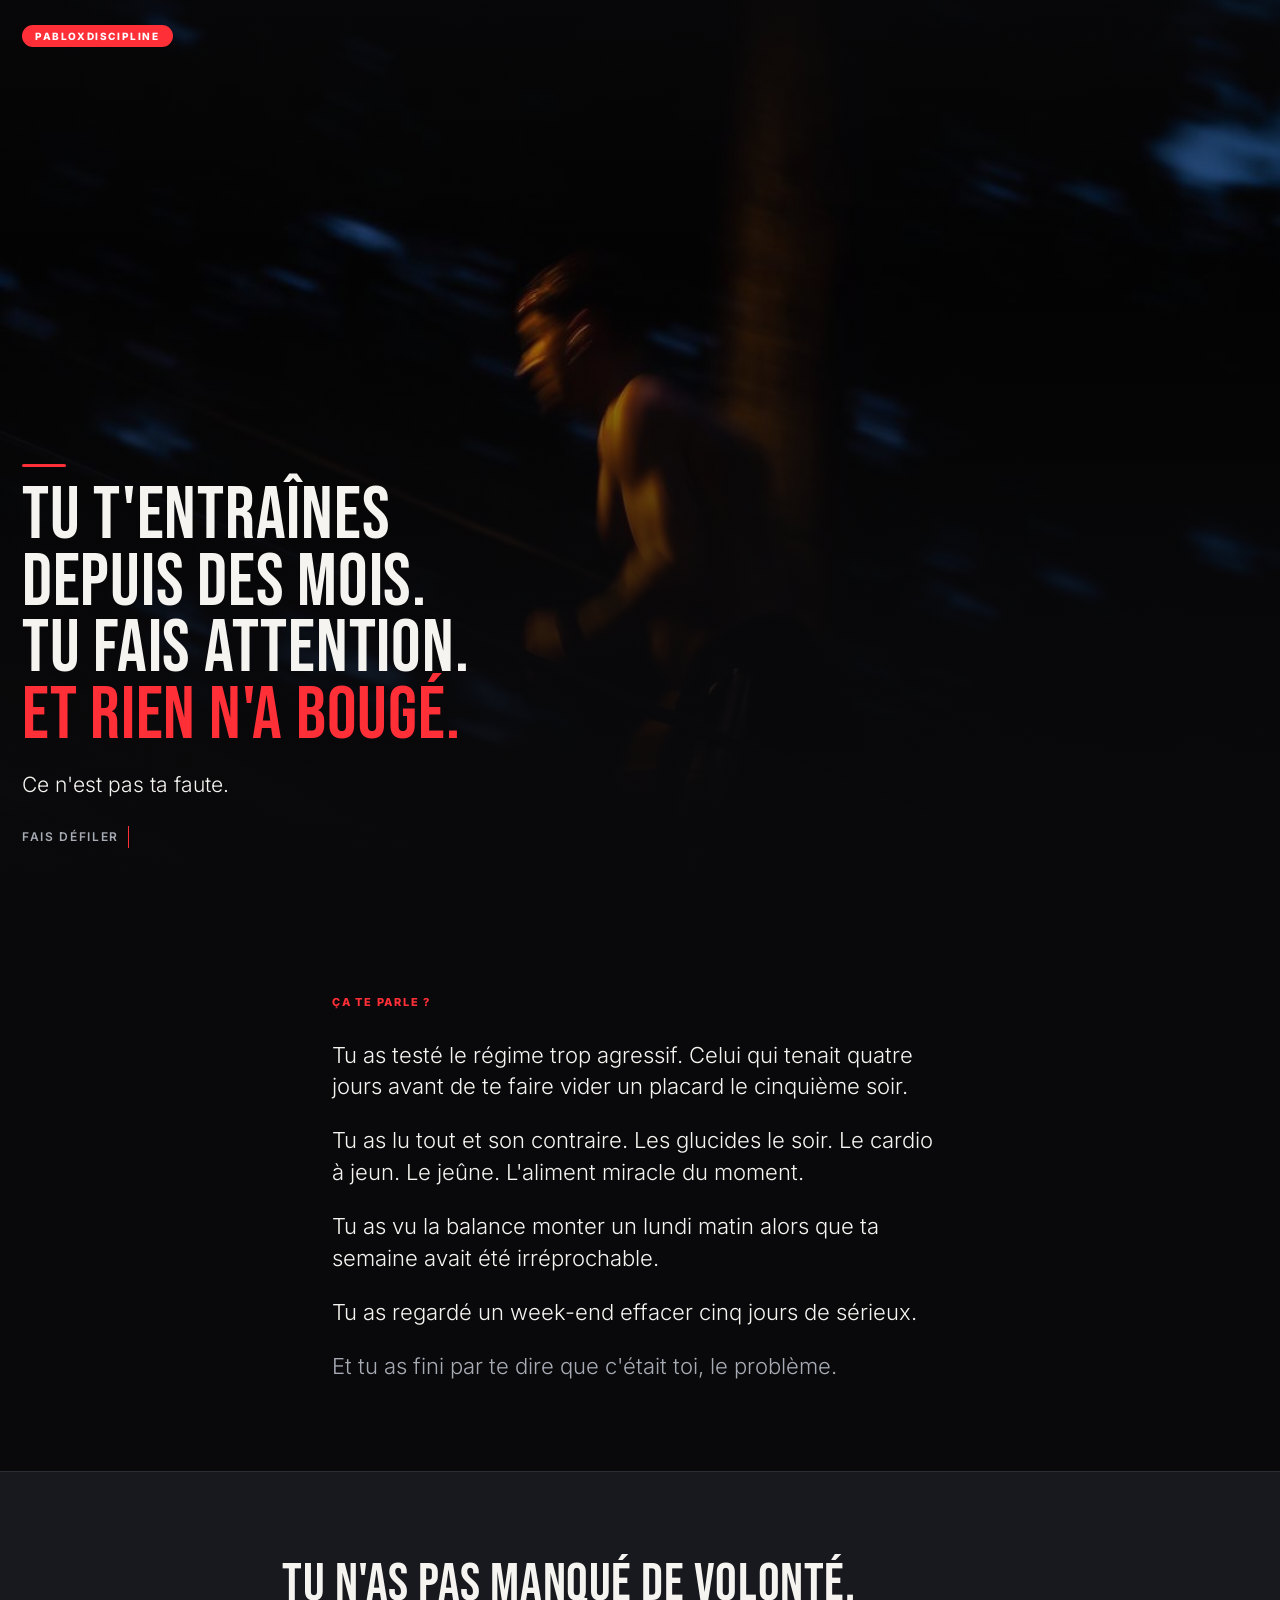
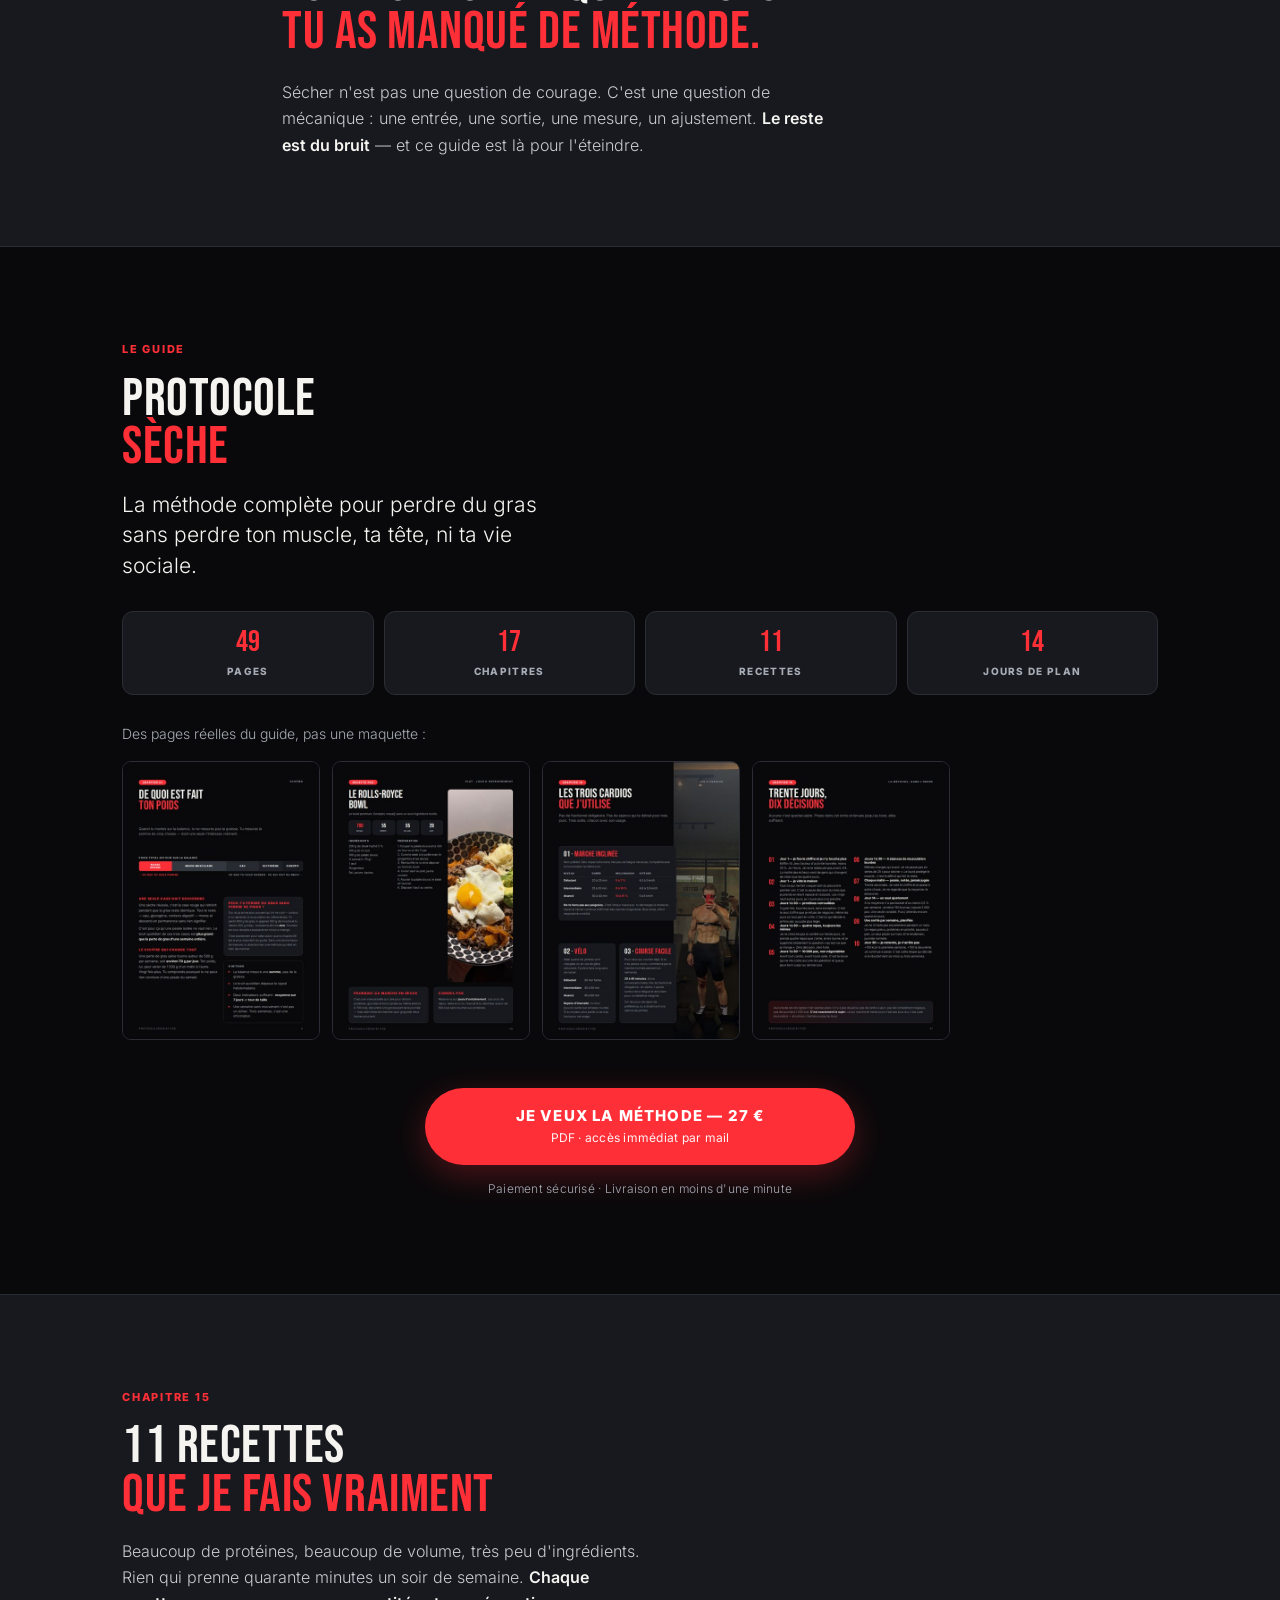
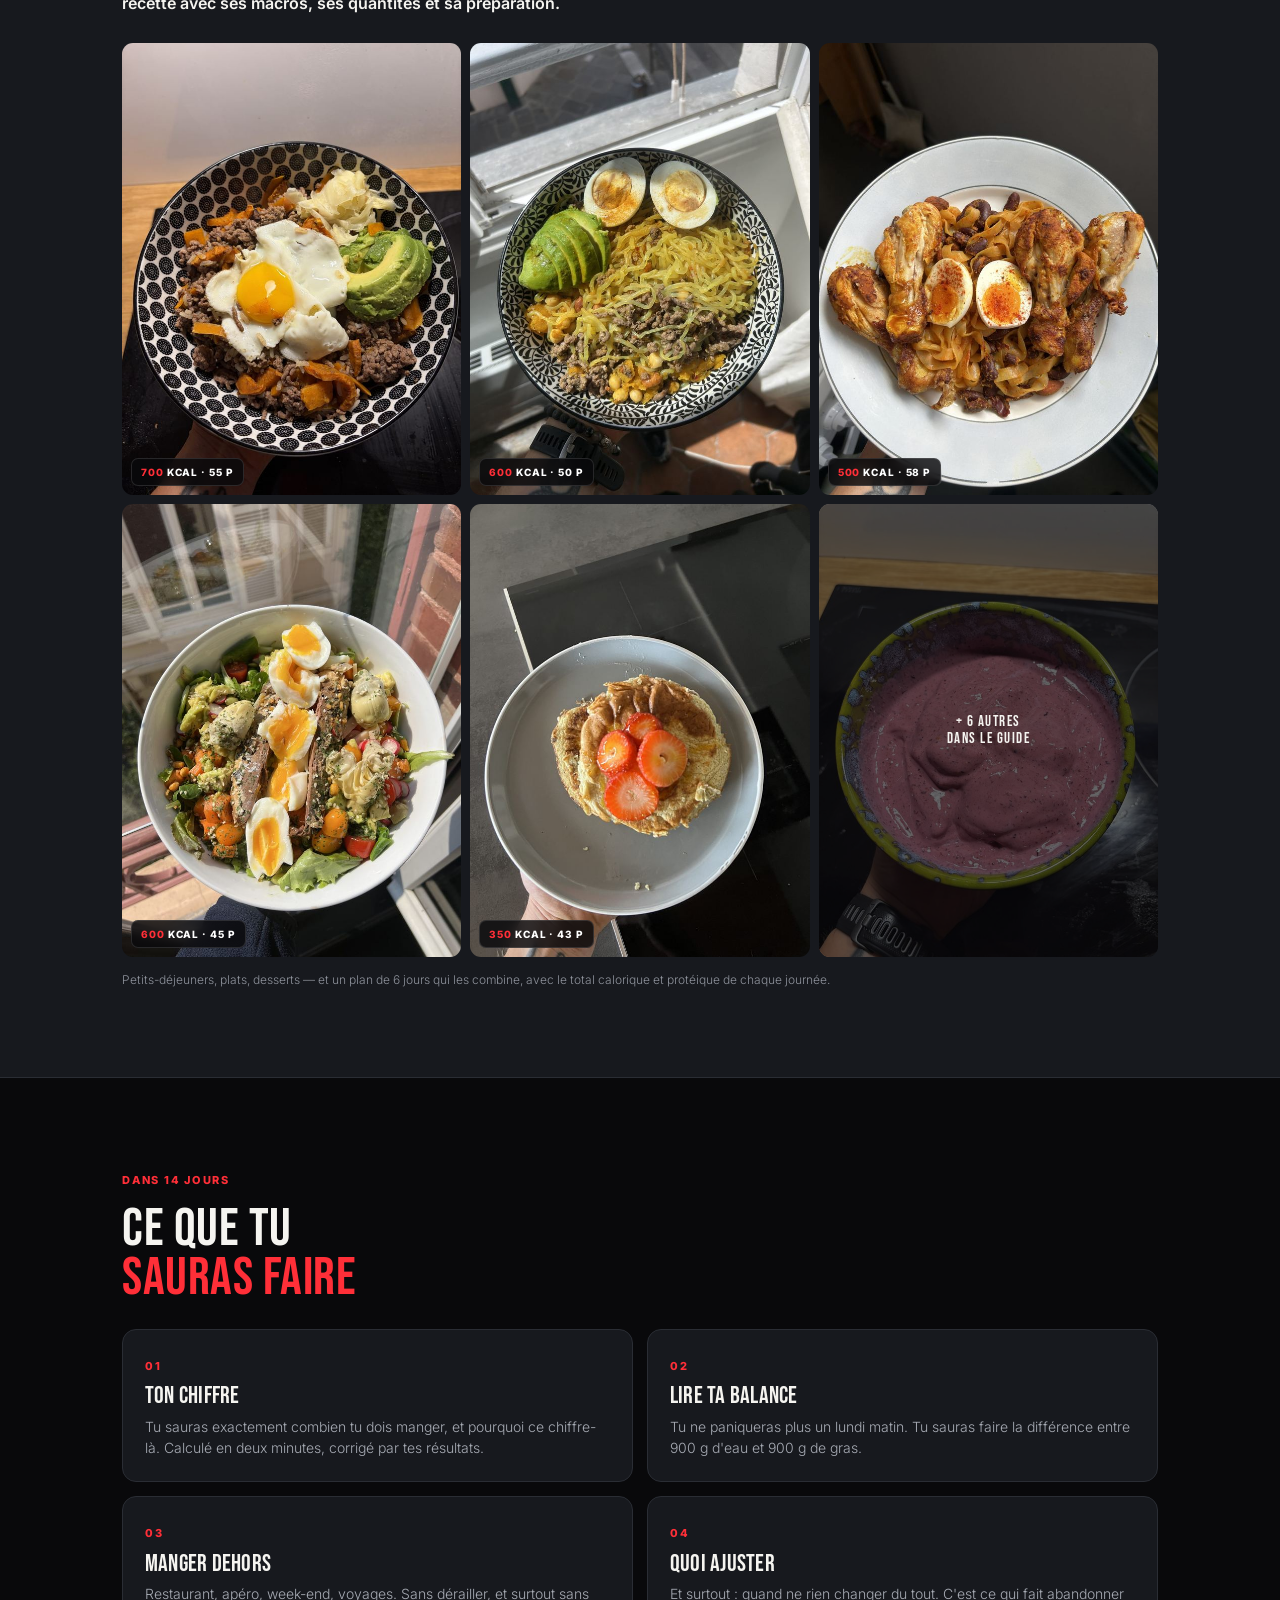
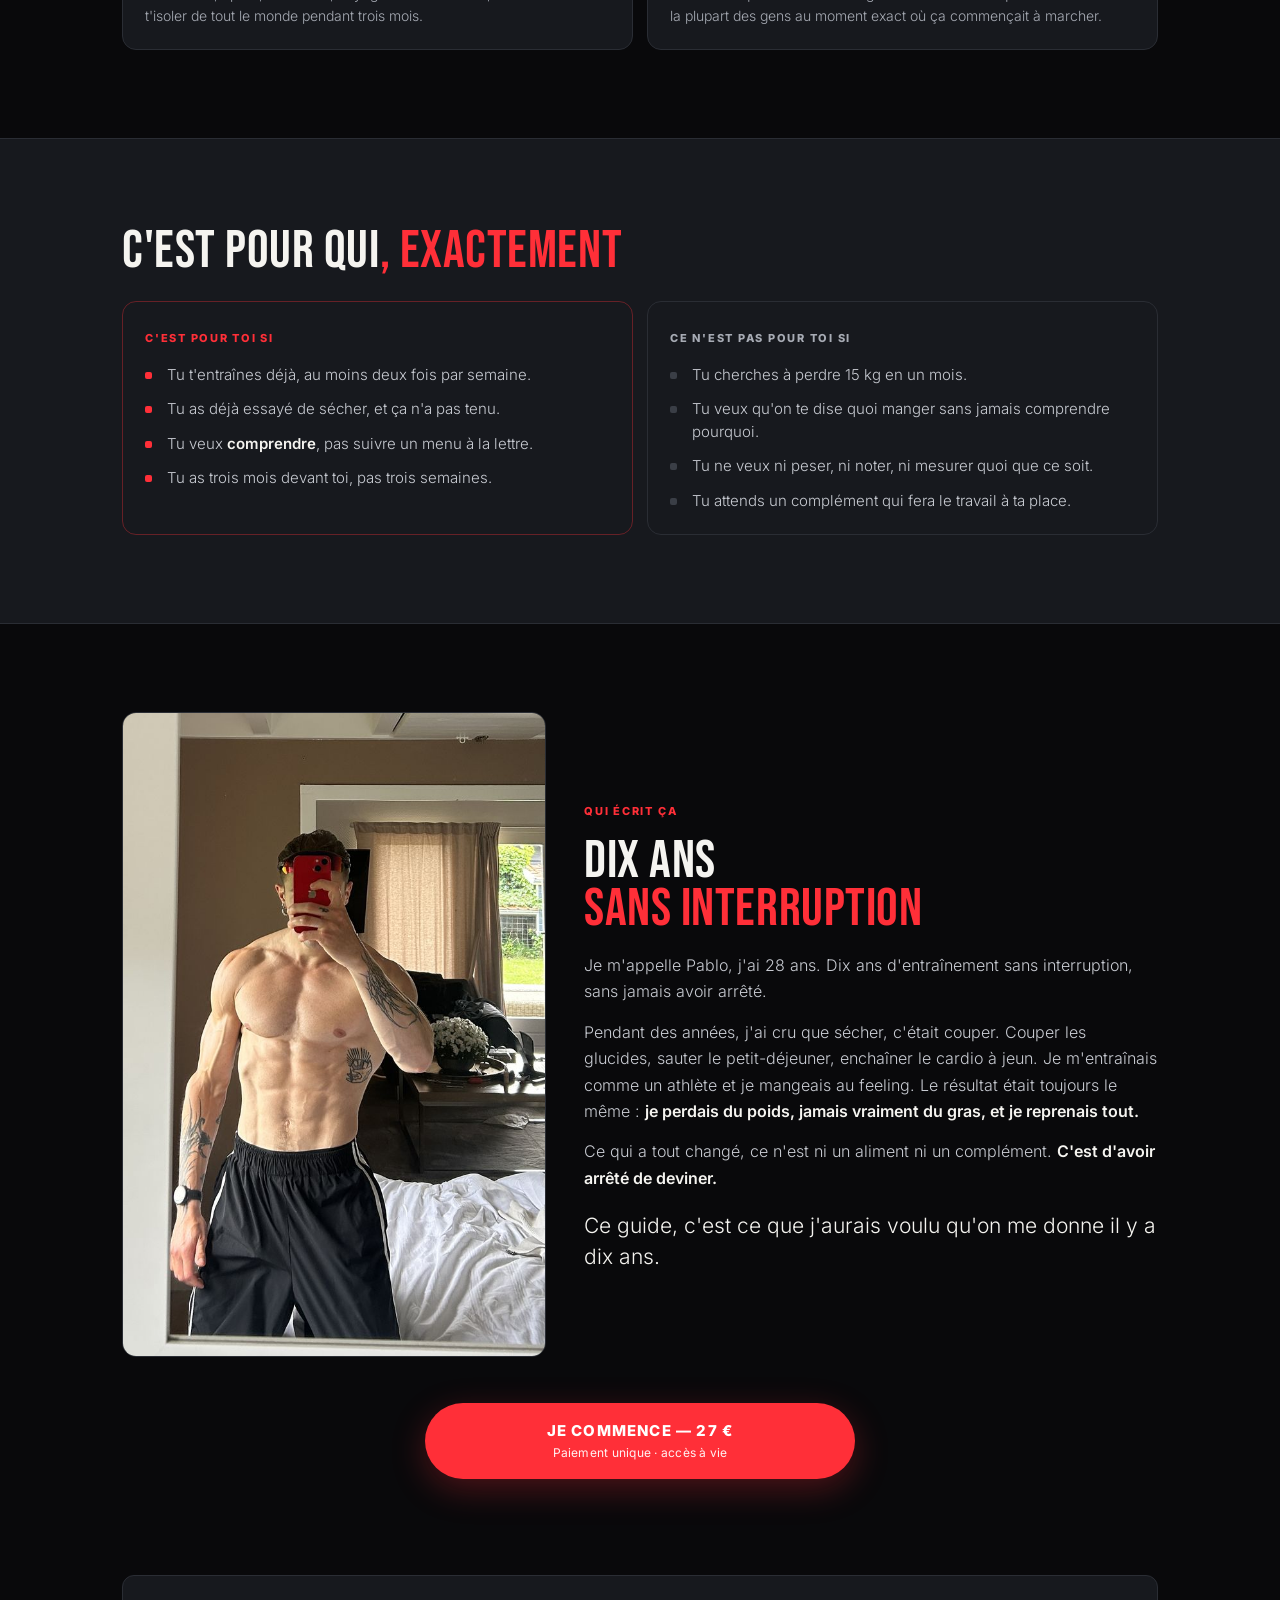
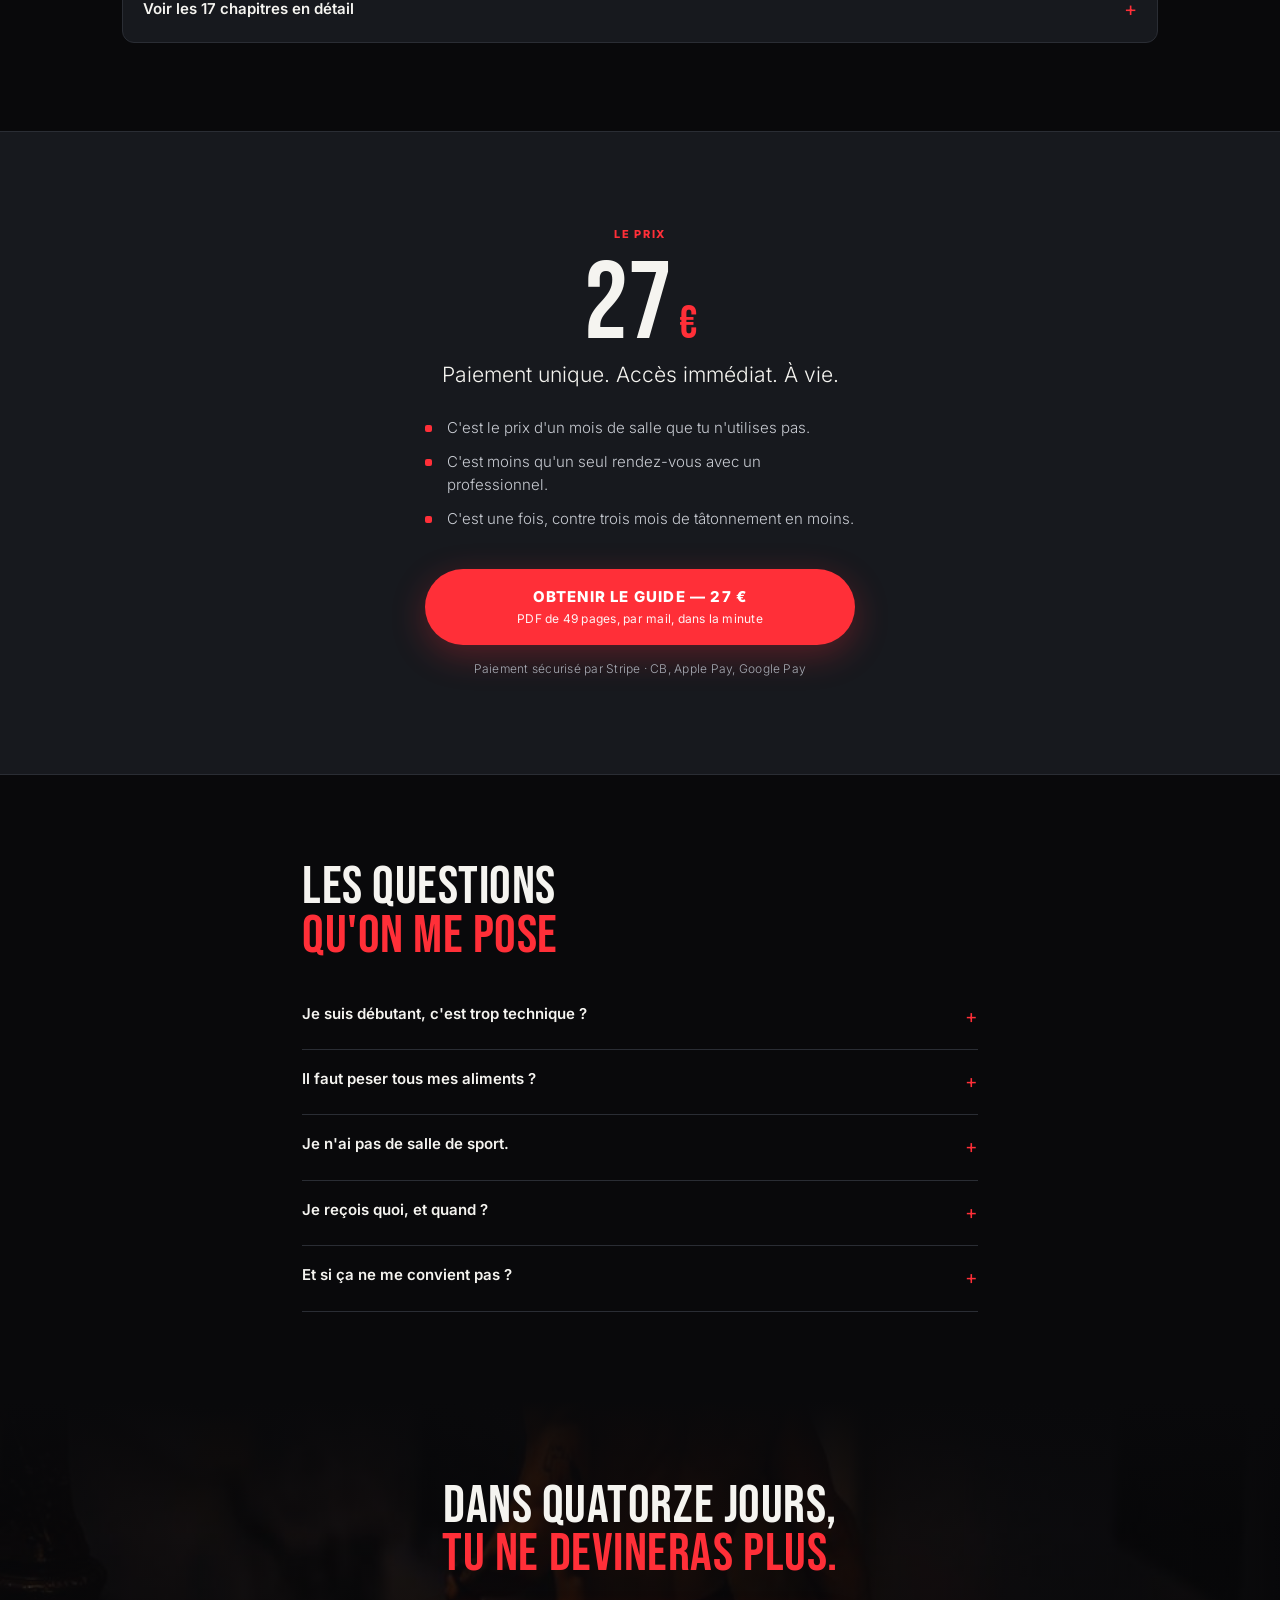
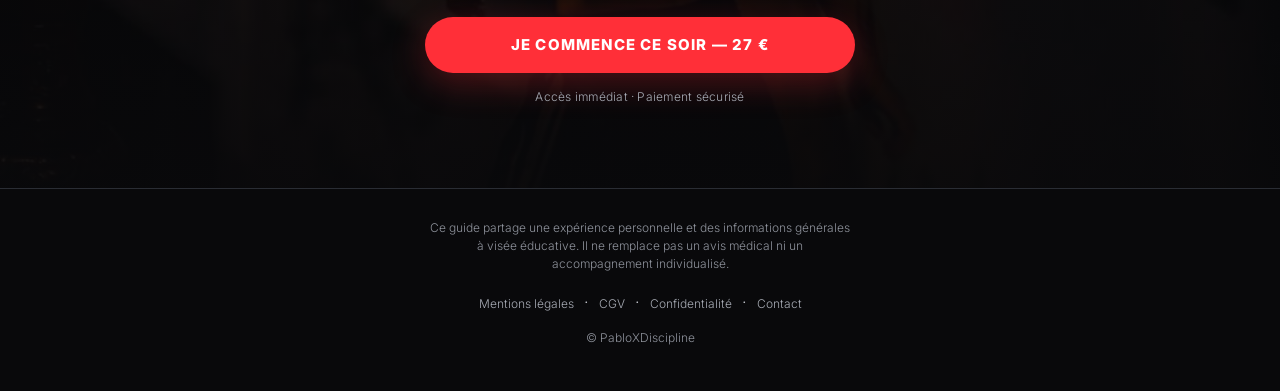
==== index.html @ 404afdab "Add files via upload" ====
<!doctype html>
<html lang="fr">
<head>
<meta charset="utf-8">
<meta name="viewport" content="width=device-width, initial-scale=1, viewport-fit=cover">
<title>Protocole Sèche — La méthode complète pour perdre du gras | PXD</title>
<meta name="description" content="49 pages, 17 chapitres, 11 recettes et un plan de 14 jours. La méthode complète pour perdre du gras sans perdre ton muscle, ta tête, ni ta vie sociale.">
<meta name="theme-color" content="#09090B">
<meta property="og:title" content="Protocole Sèche by PXD">
<meta property="og:description" content="Tu n'as pas manqué de volonté. Tu as manqué de méthode.">
<meta property="og:type" content="product">
<meta property="og:image" content="https://seche.pabloxdiscipline.com/hero.jpg">
<link rel="canonical" href="https://seche.pabloxdiscipline.com/">

<style>
/* ===================================================================
   PROTOCOLE SÈCHE — LANDING PAGE
   ⚠️  UNE SEULE CHOSE À MODIFIER : la variable STRIPE_URL en bas de page
   =================================================================== */

@font-face{font-family:'Bebas';src:url('bebas-neue-latin-400-normal.woff2') format('woff2');font-weight:400;font-display:swap}
@font-face{font-family:'Inter';src:url('inter-latin-300-normal.woff2') format('woff2');font-weight:300;font-display:swap}
@font-face{font-family:'Inter';src:url('inter-latin-400-normal.woff2') format('woff2');font-weight:400;font-display:swap}
@font-face{font-family:'Inter';src:url('inter-latin-600-normal.woff2') format('woff2');font-weight:600;font-display:swap}
@font-face{font-family:'Inter';src:url('inter-latin-800-normal.woff2') format('woff2');font-weight:800;font-display:swap}

:root{
  --noir:#09090B; --anthra:#17191E; --anthra2:#1E2127; --line:#2A2D34;
  --blanc:#F5F4F0; --gris:#A7ABB4; --gris2:#C8CBD2; --rouge:#FF2F38;
  --pad:22px; --max:1080px;
}
*{margin:0;padding:0;box-sizing:border-box}
html{scroll-behavior:smooth;-webkit-text-size-adjust:100%}
body{background:var(--noir);color:var(--gris2);font-family:'Inter',system-ui,sans-serif;
  font-weight:300;line-height:1.6;overflow-x:hidden}
img{display:block;max-width:100%;height:auto}
a{color:inherit}

.wrap{max-width:var(--max);margin:0 auto;padding-left:var(--pad);padding-right:var(--pad)}
section{padding:64px 0}
.pill{display:inline-block;background:var(--rouge);color:#fff;font-weight:800;font-size:10px;
  letter-spacing:.16em;text-transform:uppercase;padding:6px 13px;border-radius:100px;line-height:1}
.pill.ghost{background:transparent;border:1px solid var(--line);color:var(--gris)}
.rule{width:44px;height:3px;background:var(--rouge);border-radius:2px}

h1,h2,h3.big{font-family:'Bebas',Impact,sans-serif;font-weight:400;text-transform:uppercase;
  color:var(--blanc);line-height:.9;letter-spacing:.01em}
h1{font-size:clamp(38px,10.5vw,74px)}
h2{font-size:clamp(31px,8vw,54px)}
.red{color:var(--rouge)}
p{font-size:16px;line-height:1.65}
.lede{font-size:clamp(17px,4.4vw,21px);line-height:1.45;color:var(--blanc);font-weight:300}
.small{font-size:14px;line-height:1.55;color:var(--gris)}
.tiny{font-size:12px;line-height:1.5;color:#8E929B}
.kicker{font-size:11px;font-weight:800;letter-spacing:.16em;text-transform:uppercase;color:var(--rouge)}
.kicker.g{color:var(--gris)}
strong{font-weight:600;color:var(--blanc)}

/* ---------- HERO ---------- */
.hero{position:relative;min-height:100svh;display:flex;flex-direction:column;
  justify-content:flex-end;padding:0;overflow:hidden}
.hero img.bg{position:absolute;inset:0;width:100%;height:100%;object-fit:cover;object-position:60% 40%}
.hero .veil{position:absolute;inset:0;background:
  linear-gradient(to bottom,rgba(9,9,11,.72) 0%,rgba(9,9,11,.30) 30%,rgba(9,9,11,.86) 72%,#09090B 100%)}
.hero .top{position:absolute;top:0;left:0;right:0;padding:22px var(--pad) 0;z-index:2}
.hero .inner{position:relative;z-index:2;padding:0 var(--pad) 52px}
.hero h1{margin-top:16px}
.hero .scroll{margin-top:26px;font-size:12px;letter-spacing:.14em;text-transform:uppercase;
  color:var(--gris);font-weight:600;display:flex;align-items:center;gap:9px}
.hero .scroll:after{content:"";width:1px;height:22px;background:var(--rouge);display:block}

/* ---------- MIROIR ---------- */
.mirror p{font-size:clamp(17px,4.6vw,22px);line-height:1.45;color:var(--blanc);font-weight:300}
.mirror p+p{margin-top:22px}
.mirror .last{color:var(--gris)}

/* ---------- TURN ---------- */
.turn{background:var(--anthra);border-top:1px solid var(--line);border-bottom:1px solid var(--line)}

/* ---------- CARTES ---------- */
.card{background:var(--anthra);border:1px solid var(--line);border-radius:14px;padding:22px}
.card.flat{background:transparent}
.grid{display:grid;gap:14px}
@media(min-width:760px){
  .grid.g2{grid-template-columns:1fr 1fr}
  .grid.g3{grid-template-columns:repeat(3,1fr)}
  .grid.g4{grid-template-columns:repeat(4,1fr)}
  section{padding:88px 0}
}

/* ---------- SPECS ---------- */
.specs{display:grid;grid-template-columns:repeat(2,1fr);gap:10px}
@media(min-width:560px){.specs{grid-template-columns:repeat(4,1fr)}}
.spec{background:var(--anthra);border:1px solid var(--line);border-radius:11px;padding:15px 10px;text-align:center}
.spec .v{font-family:'Bebas',sans-serif;font-size:30px;color:var(--rouge);line-height:1}
.spec .l{font-size:10px;font-weight:800;letter-spacing:.13em;text-transform:uppercase;
  color:var(--gris);margin-top:6px}

/* ---------- CAROUSEL PAGES ---------- */
.rail{display:flex;gap:12px;overflow-x:auto;padding:4px 0 14px;
  scroll-snap-type:x mandatory;-webkit-overflow-scrolling:touch;
  margin-left:calc(var(--pad)*-1);margin-right:calc(var(--pad)*-1);
  padding-left:var(--pad);padding-right:var(--pad);scrollbar-width:none}
.rail::-webkit-scrollbar{display:none}
.rail>*{flex:0 0 auto;scroll-snap-align:center}
.rail img{width:198px;border-radius:9px;border:1px solid var(--line)}

/* ---------- RECETTES ---------- */
.recgrid{display:grid;grid-template-columns:1fr 1fr;gap:9px}
@media(min-width:760px){.recgrid{grid-template-columns:repeat(3,1fr)}}
.rec{position:relative;border-radius:11px;overflow:hidden;aspect-ratio:3/4;background:#000}
.rec img{width:100%;height:100%;object-fit:cover}
.rec .tag{position:absolute;left:9px;bottom:9px;background:rgba(9,9,11,.82);
  backdrop-filter:blur(6px);border:1px solid rgba(255,255,255,.12);border-radius:7px;
  padding:5px 9px;font-size:10px;font-weight:800;letter-spacing:.09em;color:#fff}
.rec .tag b{color:var(--rouge)}
.rec .lock{position:absolute;inset:0;display:flex;align-items:center;justify-content:center;
  background:rgba(9,9,11,.62);font-family:'Bebas',sans-serif;font-size:15px;letter-spacing:.1em;
  color:var(--blanc);text-align:center;padding:14px;line-height:1.1}

/* ---------- LISTES ---------- */
ul.pxd{list-style:none}
ul.pxd li{position:relative;padding-left:22px;font-size:15px;line-height:1.5}
ul.pxd li+li{margin-top:12px}
ul.pxd li:before{content:"";position:absolute;left:0;top:8px;width:7px;height:7px;
  background:var(--rouge);border-radius:2px}
ul.pxd.no li:before{background:#3A3E46}

/* ---------- CTA ---------- */
.ctabox{text-align:center;padding:8px 0}
.btn{display:block;width:100%;max-width:430px;margin:0 auto;background:var(--rouge);color:#fff;
  text-decoration:none;border-radius:100px;padding:19px 22px;font-weight:800;font-size:15px;
  letter-spacing:.08em;text-transform:uppercase;line-height:1.2;
  box-shadow:0 10px 34px rgba(255,47,56,.28);transition:transform .12s ease}
.btn:active{transform:scale(.985)}
.btn .u{display:block;font-weight:400;font-size:12px;letter-spacing:.02em;
  text-transform:none;margin-top:6px;opacity:.94}
.rea{margin-top:14px;font-size:12px;color:var(--gris);letter-spacing:.02em}

/* ---------- QUI ---------- */
.who{display:grid;gap:24px}
@media(min-width:760px){.who{grid-template-columns:0.85fr 1.15fr;align-items:center;gap:38px}}
.who img{width:100%;border-radius:14px;border:1px solid var(--line)}

/* ---------- SOMMAIRE ---------- */
details.toc{border:1px solid var(--line);border-radius:12px;background:var(--anthra);overflow:hidden}
details.toc summary{padding:17px 20px;cursor:pointer;list-style:none;font-weight:600;
  color:var(--blanc);font-size:15px;display:flex;justify-content:space-between;align-items:center}
details.toc summary::-webkit-details-marker{display:none}
details.toc summary:after{content:"+";color:var(--rouge);font-size:20px;font-weight:400}
details.toc[open] summary:after{content:"–"}
.tocbody{padding:0 20px 20px}
.tocline{display:flex;gap:13px;padding:11px 0;border-top:1px solid #202329}
.tocline .n{font-family:'Bebas',sans-serif;color:var(--rouge);font-size:16px;min-width:22px;line-height:1.3}
.tocline .t b{display:block;color:var(--blanc);font-size:14px;font-weight:600}
.tocline .t span{font-size:13px;color:var(--gris)}

/* ---------- PRIX ---------- */
.price{font-family:'Bebas',sans-serif;font-size:clamp(64px,17vw,110px);color:var(--blanc);line-height:.86}
.price small{font-size:.42em;color:var(--rouge)}

/* ---------- FAQ ---------- */
details.faq{border-bottom:1px solid var(--line)}
details.faq summary{padding:17px 0;cursor:pointer;list-style:none;font-weight:600;
  color:var(--blanc);font-size:15px;display:flex;justify-content:space-between;gap:14px;align-items:flex-start}
details.faq summary::-webkit-details-marker{display:none}
details.faq summary:after{content:"+";color:var(--rouge);font-size:19px;font-weight:400;flex:0 0 auto}
details.faq[open] summary:after{content:"–"}
details.faq .a{padding:0 0 18px;font-size:14.5px;color:var(--gris2);line-height:1.6}

/* ---------- FINAL ---------- */
.final{position:relative;overflow:hidden;padding:0}
.final img.bg{position:absolute;inset:0;width:100%;height:100%;object-fit:cover}
.final .veil{position:absolute;inset:0;background:linear-gradient(to bottom,#09090B 0%,rgba(9,9,11,.72) 34%,rgba(9,9,11,.93) 100%)}
.final .inner{position:relative;z-index:2;padding:82px var(--pad) 74px;text-align:center}

footer{border-top:1px solid var(--line);padding:30px 0 44px;text-align:center}
footer a{color:var(--gris);text-decoration:none;font-size:12px}

/* ---------- BARRE STICKY MOBILE ---------- */
.sticky{position:fixed;left:0;right:0;bottom:0;z-index:60;padding:11px 14px calc(11px + env(safe-area-inset-bottom));
  background:rgba(9,9,11,.93);backdrop-filter:blur(14px);border-top:1px solid var(--line);
  display:flex;align-items:center;gap:12px;transform:translateY(110%);transition:transform .28s ease}
.sticky.on{transform:translateY(0)}
.sticky .lab{flex:1;min-width:0}
.sticky .lab b{display:block;color:var(--blanc);font-size:13px;font-weight:600;
  white-space:nowrap;overflow:hidden;text-overflow:ellipsis}
.sticky .lab span{font-size:11px;color:var(--gris)}
.sticky a{background:var(--rouge);color:#fff;text-decoration:none;border-radius:100px;
  padding:13px 20px;font-weight:800;font-size:13px;letter-spacing:.06em;text-transform:uppercase;flex:0 0 auto}
@media(min-width:900px){.sticky{display:none}}
@media(max-width:899px){body{padding-bottom:78px}}
</style>
</head>
<body>

<!-- ==================== 1 · ACCROCHE ==================== -->
<header class="hero">
  <img class="bg" src="hero.jpg" width="1068" height="1600" alt="">
  <div class="veil"></div>
  <div class="top"><span class="pill">PabloXDiscipline</span></div>
  <div class="inner">
    <div class="rule"></div>
    <h1>Tu t'entraînes<br>depuis des mois.<br>Tu fais attention.<br><span class="red">Et rien n'a bougé.</span></h1>
    <p class="lede" style="margin-top:20px;max-width:30ch">Ce n'est pas ta faute.</p>
    <div class="scroll">Fais défiler</div>
  </div>
</header>

<!-- ==================== 2 · LE MIROIR ==================== -->
<section class="mirror">
  <div class="wrap" style="max-width:660px">
    <span class="kicker">Ça te parle&nbsp;?</span>
    <div style="margin-top:26px">
      <p>Tu as testé le régime trop agressif. Celui qui tenait quatre jours avant de te faire vider un placard le cinquième soir.</p>
      <p>Tu as lu tout et son contraire. Les glucides le soir. Le cardio à jeun. Le jeûne. L'aliment miracle du moment.</p>
      <p>Tu as vu la balance monter un lundi matin alors que ta semaine avait été irréprochable.</p>
      <p>Tu as regardé un week-end effacer cinq jours de sérieux.</p>
      <p class="last">Et tu as fini par te dire que c'était toi, le problème.</p>
    </div>
  </div>
</section>

<!-- ==================== 3 · LE RETOURNEMENT ==================== -->
<section class="turn">
  <div class="wrap" style="max-width:760px">
    <h2>Tu n'as pas manqué de volonté.<br><span class="red">Tu as manqué de méthode.</span></h2>
    <p style="margin-top:22px;max-width:56ch">Sécher n'est pas une question de courage. C'est une question de
    mécanique : une entrée, une sortie, une mesure, un ajustement. <strong>Le reste est du bruit</strong> — et
    ce guide est là pour l'éteindre.</p>
  </div>
</section>

<!-- ==================== 4 · CE QUE C'EST ==================== -->
<section>
  <div class="wrap">
    <span class="kicker">Le guide</span>
    <h2 style="margin-top:14px">Protocole<br><span class="red">Sèche</span></h2>
    <p class="lede" style="margin-top:18px;max-width:34ch">La méthode complète pour perdre du gras sans perdre
    ton muscle, ta tête, ni ta vie sociale.</p>

    <div class="specs" style="margin-top:30px">
      <div class="spec"><div class="v">49</div><div class="l">Pages</div></div>
      <div class="spec"><div class="v">17</div><div class="l">Chapitres</div></div>
      <div class="spec"><div class="v">11</div><div class="l">Recettes</div></div>
      <div class="spec"><div class="v">14</div><div class="l">Jours de plan</div></div>
    </div>

    <p class="small" style="margin-top:28px">Des pages réelles du guide, pas une maquette&nbsp;:</p>
    <div class="rail" style="margin-top:12px">
      <img src="pg1.jpg" width="620" height="875" alt="Page : de quoi est fait ton poids" loading="lazy">
      <img src="pg3.jpg" width="620" height="875" alt="Page recette" loading="lazy">
      <img src="pg2.jpg" width="620" height="875" alt="Page : les trois cardios" loading="lazy">
      <img src="pg4.jpg" width="620" height="875" alt="Page : sécher en 30 jours" loading="lazy">
    </div>

    <div class="ctabox" style="margin-top:26px">
      <a class="btn" href="#acheter" data-buy>Je veux la méthode — 27 €<span class="u">PDF · accès immédiat par mail</span></a>
      <div class="rea">Paiement sécurisé · Livraison en moins d'une minute</div>
    </div>
  </div>
</section>

<!-- ==================== 5 · LES RECETTES ==================== -->
<section style="background:var(--anthra);border-top:1px solid var(--line);border-bottom:1px solid var(--line)">
  <div class="wrap">
    <span class="kicker">Chapitre 15</span>
    <h2 style="margin-top:14px">11 recettes<br><span class="red">que je fais vraiment</span></h2>
    <p style="margin-top:18px;max-width:52ch">Beaucoup de protéines, beaucoup de volume, très peu d'ingrédients.
    Rien qui prenne quarante minutes un soir de semaine. <strong>Chaque recette avec ses macros, ses quantités
    et sa préparation.</strong></p>

    <div class="recgrid" style="margin-top:26px">
      <div class="rec"><img src="r1.jpg" width="675" height="900" alt="" loading="lazy"><div class="tag"><b>700</b> KCAL · 55 P</div></div>
      <div class="rec"><img src="r2.jpg" width="675" height="900" alt="" loading="lazy"><div class="tag"><b>600</b> KCAL · 50 P</div></div>
      <div class="rec"><img src="r6.jpg" width="675" height="900" alt="" loading="lazy"><div class="tag"><b>500</b> KCAL · 58 P</div></div>
      <div class="rec"><img src="r3.jpg" width="675" height="900" alt="" loading="lazy"><div class="tag"><b>600</b> KCAL · 45 P</div></div>
      <div class="rec"><img src="r4.jpg" width="675" height="900" alt="" loading="lazy"><div class="tag"><b>350</b> KCAL · 43 P</div></div>
      <div class="rec"><img src="r5.jpg" width="675" height="900" alt="" loading="lazy">
        <div class="lock">+ 6 AUTRES<br>DANS LE GUIDE</div></div>
    </div>
    <p class="tiny" style="margin-top:14px">Petits-déjeuners, plats, desserts — et un plan de 6 jours qui les
    combine, avec le total calorique et protéique de chaque journée.</p>
  </div>
</section>

<!-- ==================== 6 · CE QUE TU SAURAS FAIRE ==================== -->
<section>
  <div class="wrap">
    <span class="kicker">Dans 14 jours</span>
    <h2 style="margin-top:14px">Ce que tu<br><span class="red">sauras faire</span></h2>
    <div class="grid g2" style="margin-top:26px">
      <div class="card">
        <span class="kicker">01</span>
        <h3 class="big" style="font-size:24px;margin-top:8px">Ton chiffre</h3>
        <p class="small" style="margin-top:9px">Tu sauras exactement combien tu dois manger, et pourquoi ce
        chiffre-là. Calculé en deux minutes, corrigé par tes résultats.</p>
      </div>
      <div class="card">
        <span class="kicker">02</span>
        <h3 class="big" style="font-size:24px;margin-top:8px">Lire ta balance</h3>
        <p class="small" style="margin-top:9px">Tu ne paniqueras plus un lundi matin. Tu sauras faire la
        différence entre 900 g d'eau et 900 g de gras.</p>
      </div>
      <div class="card">
        <span class="kicker">03</span>
        <h3 class="big" style="font-size:24px;margin-top:8px">Manger dehors</h3>
        <p class="small" style="margin-top:9px">Restaurant, apéro, week-end, voyages. Sans dérailler, et surtout
        sans t'isoler de tout le monde pendant trois mois.</p>
      </div>
      <div class="card">
        <span class="kicker">04</span>
        <h3 class="big" style="font-size:24px;margin-top:8px">Quoi ajuster</h3>
        <p class="small" style="margin-top:9px">Et surtout : quand ne rien changer du tout. C'est ce qui fait
        abandonner la plupart des gens au moment exact où ça commençait à marcher.</p>
      </div>
    </div>
  </div>
</section>

<!-- ==================== 7 · POUR QUI ==================== -->
<section style="background:var(--anthra);border-top:1px solid var(--line);border-bottom:1px solid var(--line)">
  <div class="wrap">
    <h2>C'est pour qui<span class="red">, exactement</span></h2>
    <div class="grid g2" style="margin-top:26px">
      <div class="card flat" style="border-color:rgba(255,47,56,.34)">
        <span class="kicker">C'est pour toi si</span>
        <ul class="pxd" style="margin-top:14px">
          <li>Tu t'entraînes déjà, au moins deux fois par semaine.</li>
          <li>Tu as déjà essayé de sécher, et ça n'a pas tenu.</li>
          <li>Tu veux <strong>comprendre</strong>, pas suivre un menu à la lettre.</li>
          <li>Tu as trois mois devant toi, pas trois semaines.</li>
        </ul>
      </div>
      <div class="card flat">
        <span class="kicker g">Ce n'est pas pour toi si</span>
        <ul class="pxd no" style="margin-top:14px">
          <li>Tu cherches à perdre 15 kg en un mois.</li>
          <li>Tu veux qu'on te dise quoi manger sans jamais comprendre pourquoi.</li>
          <li>Tu ne veux ni peser, ni noter, ni mesurer quoi que ce soit.</li>
          <li>Tu attends un complément qui fera le travail à ta place.</li>
        </ul>
      </div>
    </div>
  </div>
</section>

<!-- ==================== 8 · QUI JE SUIS ==================== -->
<section>
  <div class="wrap">
    <div class="who">
      <img src="pablo.jpg" width="657" height="1000" alt="Pablo — Protocole Sèche" fetchpriority="high">
      <div>
        <span class="kicker">Qui écrit ça</span>
        <h2 style="margin-top:14px">Dix ans<br><span class="red">sans interruption</span></h2>
        <p style="margin-top:18px">Je m'appelle Pablo, j'ai 28 ans. Dix ans d'entraînement sans
        interruption, sans jamais avoir arrêté.</p>
        <p style="margin-top:14px">Pendant des années, j'ai cru que sécher, c'était couper. Couper les glucides,
        sauter le petit-déjeuner, enchaîner le cardio à jeun. Je m'entraînais comme un athlète et je mangeais au
        feeling. Le résultat était toujours le même : <strong>je perdais du poids, jamais vraiment du gras, et
        je reprenais tout.</strong></p>
        <p style="margin-top:14px">Ce qui a tout changé, ce n'est ni un aliment ni un complément.
        <strong>C'est d'avoir arrêté de deviner.</strong></p>
        <p class="lede" style="margin-top:20px">Ce guide, c'est ce que j'aurais voulu qu'on me donne il y a dix ans.</p>
      </div>
    </div>
    <div class="ctabox" style="margin-top:38px">
      <a class="btn" href="#acheter" data-buy>Je commence — 27 €<span class="u">Paiement unique · accès à vie</span></a>
    </div>
  </div>
</section>

<!-- ==================== 9 · LE SOMMAIRE ==================== -->
<section style="padding-top:0">
  <div class="wrap">
    <details class="toc">
      <summary>Voir les 17 chapitres en détail</summary>
      <div class="tocbody">
        <div class="tocline"><div class="n">01</div><div class="t"><b>Comprendre la sèche</b><span>Ce qui se passe vraiment quand la balance bouge.</span></div></div>
        <div class="tocline"><div class="n">02</div><div class="t"><b>Déficit &amp; calories</b><span>Calcule ton chiffre de départ en 2 minutes.</span></div></div>
        <div class="tocline"><div class="n">03</div><div class="t"><b>À quelle vitesse perdre</b><span>Le chiffre que personne ne te donne jamais.</span></div></div>
        <div class="tocline"><div class="n">04</div><div class="t"><b>Protéines, glucides, lipides</b><span>Combien exactement, et pourquoi.</span></div></div>
        <div class="tocline"><div class="n">05</div><div class="t"><b>Construire ton assiette</b><span>Manger juste sans rien peser.</span></div></div>
        <div class="tocline"><div class="n">06</div><div class="t"><b>Mesurer tes progrès</b><span>Pourquoi ta pesée du samedi te ment.</span></div></div>
        <div class="tocline"><div class="n">07</div><div class="t"><b>Pourquoi tu ne perds pas</b><span>Les calories fantômes que tu ne comptes pas.</span></div></div>
        <div class="tocline"><div class="n">08</div><div class="t"><b>Pourquoi tu craques</b><span>Faim, sucre, sommeil — et le plan d'urgence.</span></div></div>
        <div class="tocline"><div class="n">09</div><div class="t"><b>Vraie vie</b><span>Resto, apéro, voyages, imprévus.</span></div></div>
        <div class="tocline"><div class="n">10</div><div class="t"><b>Bouger plus</b><span>10 000 pas et les 3 cardios que j'utilise.</span></div></div>
        <div class="tocline"><div class="n">11</div><div class="t"><b>Protéger ta masse musculaire</b><span>Les quatre leviers qui font la différence.</span></div></div>
        <div class="tocline"><div class="n">12</div><div class="t"><b>Mes compléments</b><span>Leur utilité réelle et ce que j'utilise.</span></div></div>
        <div class="tocline"><div class="n">13</div><div class="t"><b>Ton poids ne descend plus</b><span>La checklist avant de paniquer.</span></div></div>
        <div class="tocline"><div class="n">14</div><div class="t"><b>Sortir de sèche</b><span>L'étape que tout le monde rate.</span></div></div>
        <div class="tocline"><div class="n">15</div><div class="t"><b>Les recettes PXD</b><span>11 repas simples, spécial sèche, avec leurs macros.</span></div></div>
        <div class="tocline"><div class="n">16</div><div class="t"><b>Si je devais sécher en 30 jours</b><span>Ce que je ferais, exactement, dans l'ordre.</span></div></div>
        <div class="tocline"><div class="n">17</div><div class="t"><b>Tes 14 premiers jours</b><span>Ton plan d'action, à partir de ce soir.</span></div></div>
      </div>
    </details>
  </div>
</section>

<!-- ==================== 10 · PRIX ==================== -->
<section id="acheter" style="background:var(--anthra);border-top:1px solid var(--line);border-bottom:1px solid var(--line)">
  <div class="wrap" style="text-align:center">
    <span class="kicker">Le prix</span>
    <div class="price" style="margin-top:12px">27<small>&nbsp;€</small></div>
    <p class="lede" style="margin-top:8px">Paiement unique. Accès immédiat. À vie.</p>
    <div style="max-width:430px;margin:26px auto 0;text-align:left">
      <ul class="pxd">
        <li>C'est le prix d'un mois de salle que tu n'utilises pas.</li>
        <li>C'est moins qu'un seul rendez-vous avec un professionnel.</li>
        <li>C'est une fois, contre trois mois de tâtonnement en moins.</li>
      </ul>
    </div>
    <div class="ctabox" style="margin-top:30px">
      <a class="btn" href="#acheter" data-buy>Obtenir le guide — 27 €<span class="u">PDF de 49 pages, par mail, dans la minute</span></a>
      <div class="rea">Paiement sécurisé par Stripe · CB, Apple&nbsp;Pay, Google&nbsp;Pay</div>
    </div>
  </div>
</section>

<!-- ==================== 11 · FAQ ==================== -->
<section>
  <div class="wrap" style="max-width:720px">
    <h2>Les questions<br><span class="red">qu'on me pose</span></h2>
    <div style="margin-top:24px">
      <details class="faq"><summary>Je suis débutant, c'est trop technique ?</summary>
        <div class="a">Non. Tout est expliqué depuis zéro, sans jargon. Si tu sais faire une multiplication,
        tu sais calculer ton chiffre. Le chapitre 02 déroule même un exemple complet avec un cas concret.</div></details>
      <details class="faq"><summary>Il faut peser tous mes aliments ?</summary>
        <div class="a">Deux semaines, le temps de calibrer ton œil. Ensuite, le chapitre 05 t'apprend à construire
        une assiette correcte sans balance — c'est justement l'objectif final de la méthode.</div></details>
      <details class="faq"><summary>Je n'ai pas de salle de sport.</summary>
        <div class="a">Le guide est à 80 % nutritionnel. La partie mouvement repose d'abord sur la marche
        quotidienne, qui ne demande aucun matériel. Les séances proposées s'adaptent au poids de corps.</div></details>
      <details class="faq"><summary>Je reçois quoi, et quand ?</summary>
        <div class="a">Un PDF de 49 pages, envoyé par mail dans la minute qui suit ton paiement. Tu le gardes
        à vie, sur tous tes appareils. Pas d'abonnement, pas de plateforme à rejoindre.</div></details>
      <details class="faq"><summary>Et si ça ne me convient pas ?</summary>
        <div class="a">C'est un produit numérique livré immédiatement : en validant ta commande, tu acceptes
        l'exécution immédiate et tu renonces de ce fait à ton droit de rétractation. C'est précisément pour ça
        que le bloc « c'est pour qui » est plus haut sur cette page — lis-le avant d'acheter.</div></details>
    </div>
  </div>
</section>

<!-- ==================== 12 · CLÔTURE ==================== -->
<section class="final">
  <img class="bg" src="final.jpg" width="935" height="1400" alt="" loading="lazy">
  <div class="veil"></div>
  <div class="inner">
    <h2>Dans quatorze jours,<br><span class="red">tu ne devineras plus.</span></h2>
    <div class="ctabox" style="margin-top:30px">
      <a class="btn" href="#acheter" data-buy>Je commence ce soir — 27 €</a>
      <div class="rea">Accès immédiat · Paiement sécurisé</div>
    </div>
  </div>
</section>

<footer>
  <div class="wrap">
    <p class="tiny" style="max-width:60ch;margin:0 auto 16px">Ce guide partage une expérience personnelle et des
    informations générales à visée éducative. Il ne remplace pas un avis médical ni un accompagnement
    individualisé.</p>
    <p><a href="/mentions-legales">Mentions légales</a> &nbsp;·&nbsp;
       <a href="/cgv">CGV</a> &nbsp;·&nbsp;
       <a href="/confidentialite">Confidentialité</a> &nbsp;·&nbsp;
       <a href="mailto:contact@pabloxdiscipline.com">Contact</a></p>
    <p class="tiny" style="margin-top:14px">© PabloXDiscipline</p>
  </div>
</footer>

<!-- ==================== BARRE STICKY MOBILE ==================== -->
<div class="sticky" id="sticky">
  <div class="lab"><b>Protocole Sèche</b><span>49 pages · accès immédiat</span></div>
  <a href="#acheter" data-buy>27 € — J'achète</a>
</div>

<script>
/* ===================================================================
   ⚠️  REMPLACE LA LIGNE CI-DESSOUS PAR TON LIEN DE PAIEMENT STRIPE
   Exemple : const STRIPE_URL = "https://buy.stripe.com/xxxxxxxxxxxx";
   Tant que la valeur reste vide, les boutons font défiler vers le bloc prix.
   =================================================================== */
const STRIPE_URL = "https://buy.stripe.com/5kQ00j2qn0N9f0R1b03F61e";

(function () {
  if (STRIPE_URL) {
    document.querySelectorAll('[data-buy]').forEach(function (a) {
      a.setAttribute('href', STRIPE_URL);
      a.setAttribute('rel', 'noopener');
    });
  }
  // barre sticky : apparaît après le premier écran, disparaît sur le bloc prix
  var bar = document.getElementById('sticky');
  var buy = document.getElementById('acheter');
  window.addEventListener('scroll', function () {
    var past = window.scrollY > window.innerHeight * 0.9;
    var atBuy = buy.getBoundingClientRect().top < window.innerHeight &&
                buy.getBoundingClientRect().bottom > 0;
    bar.classList.toggle('on', past && !atBuy);
  }, { passive: true });
})();
</script>
</body>
</html>
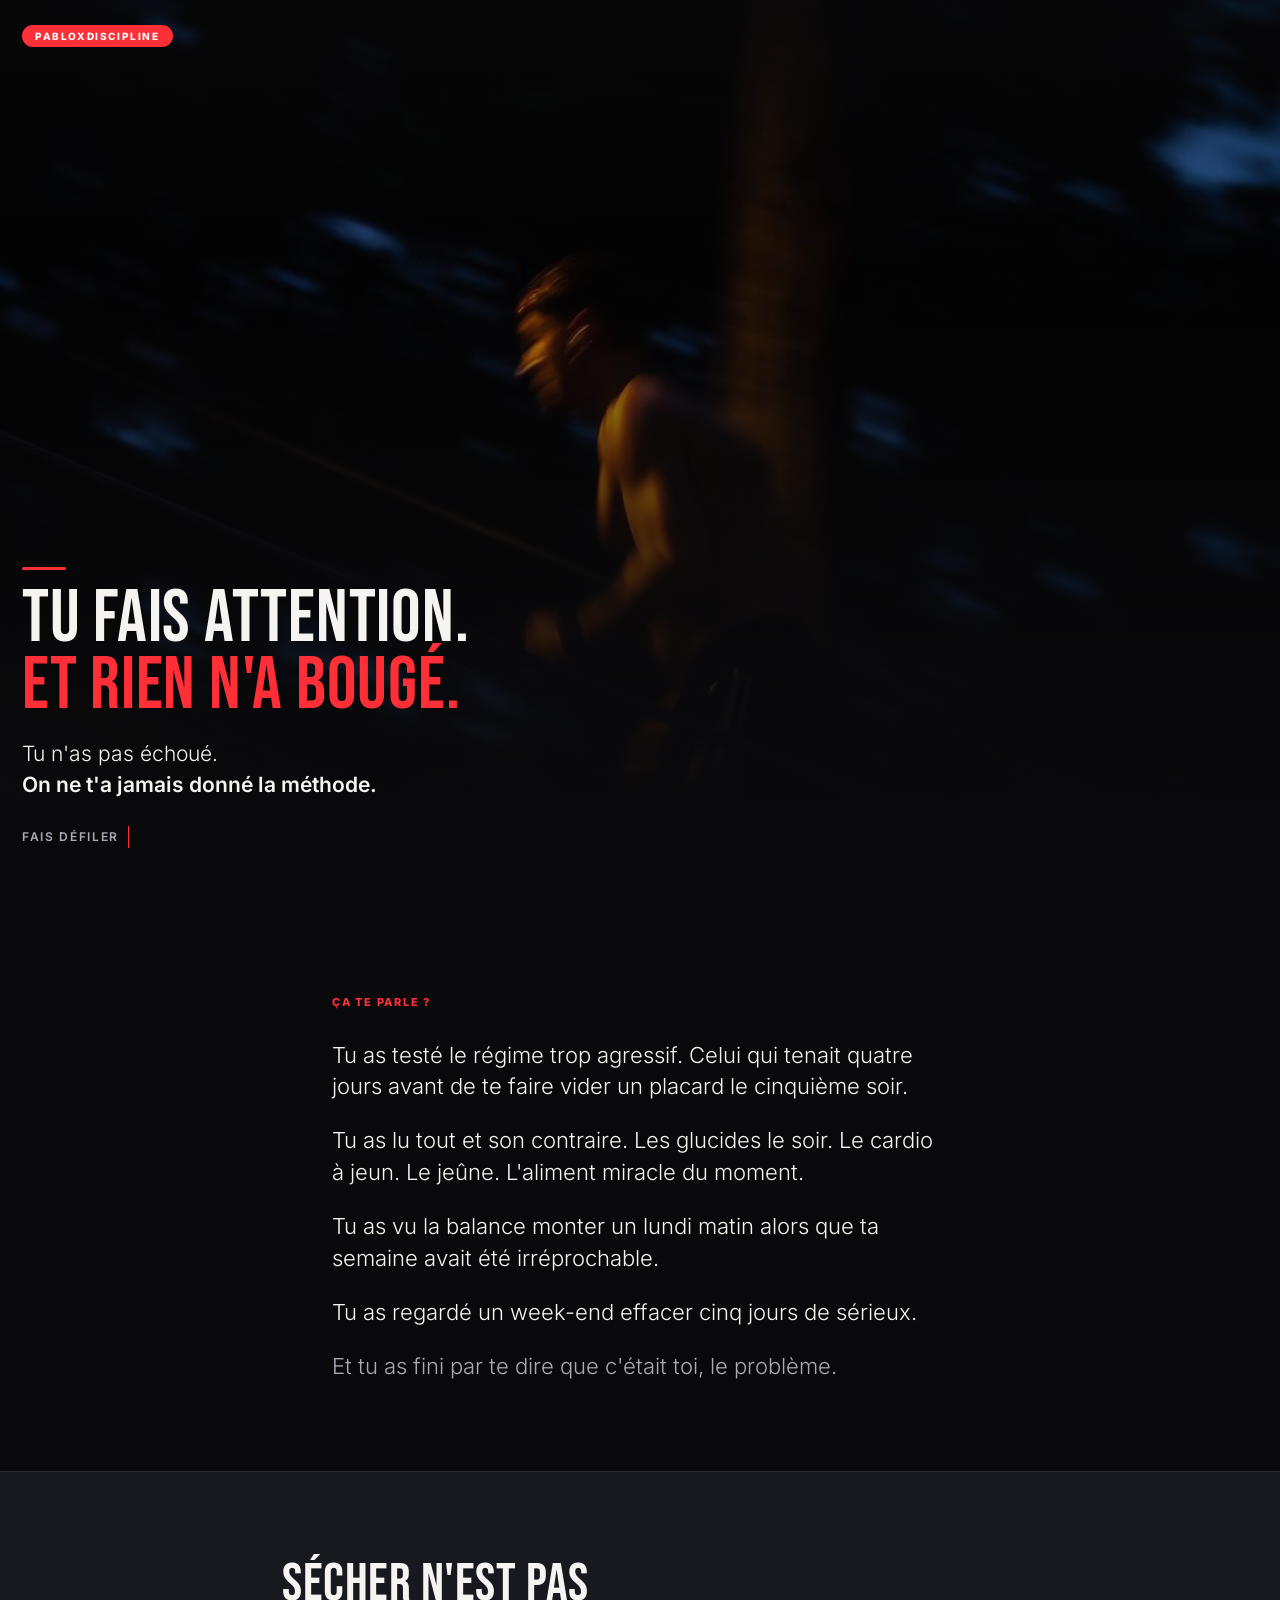
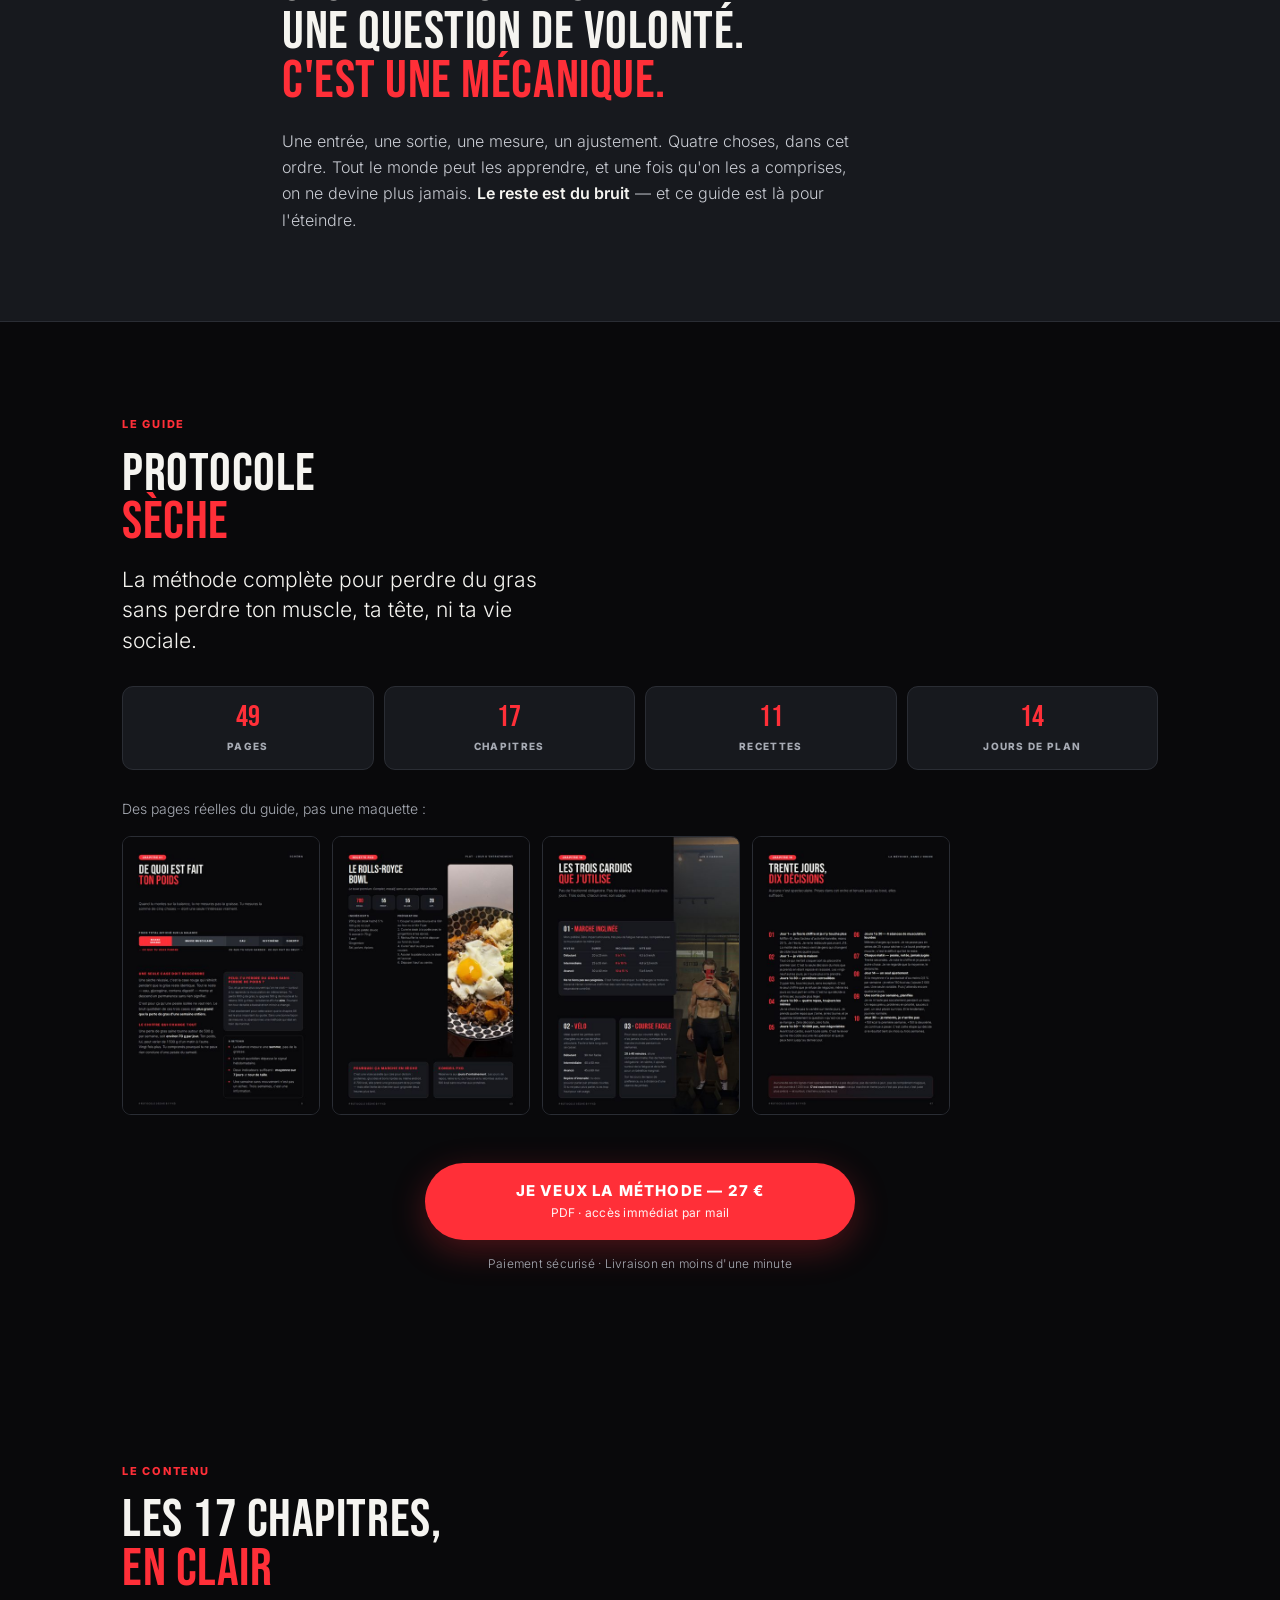
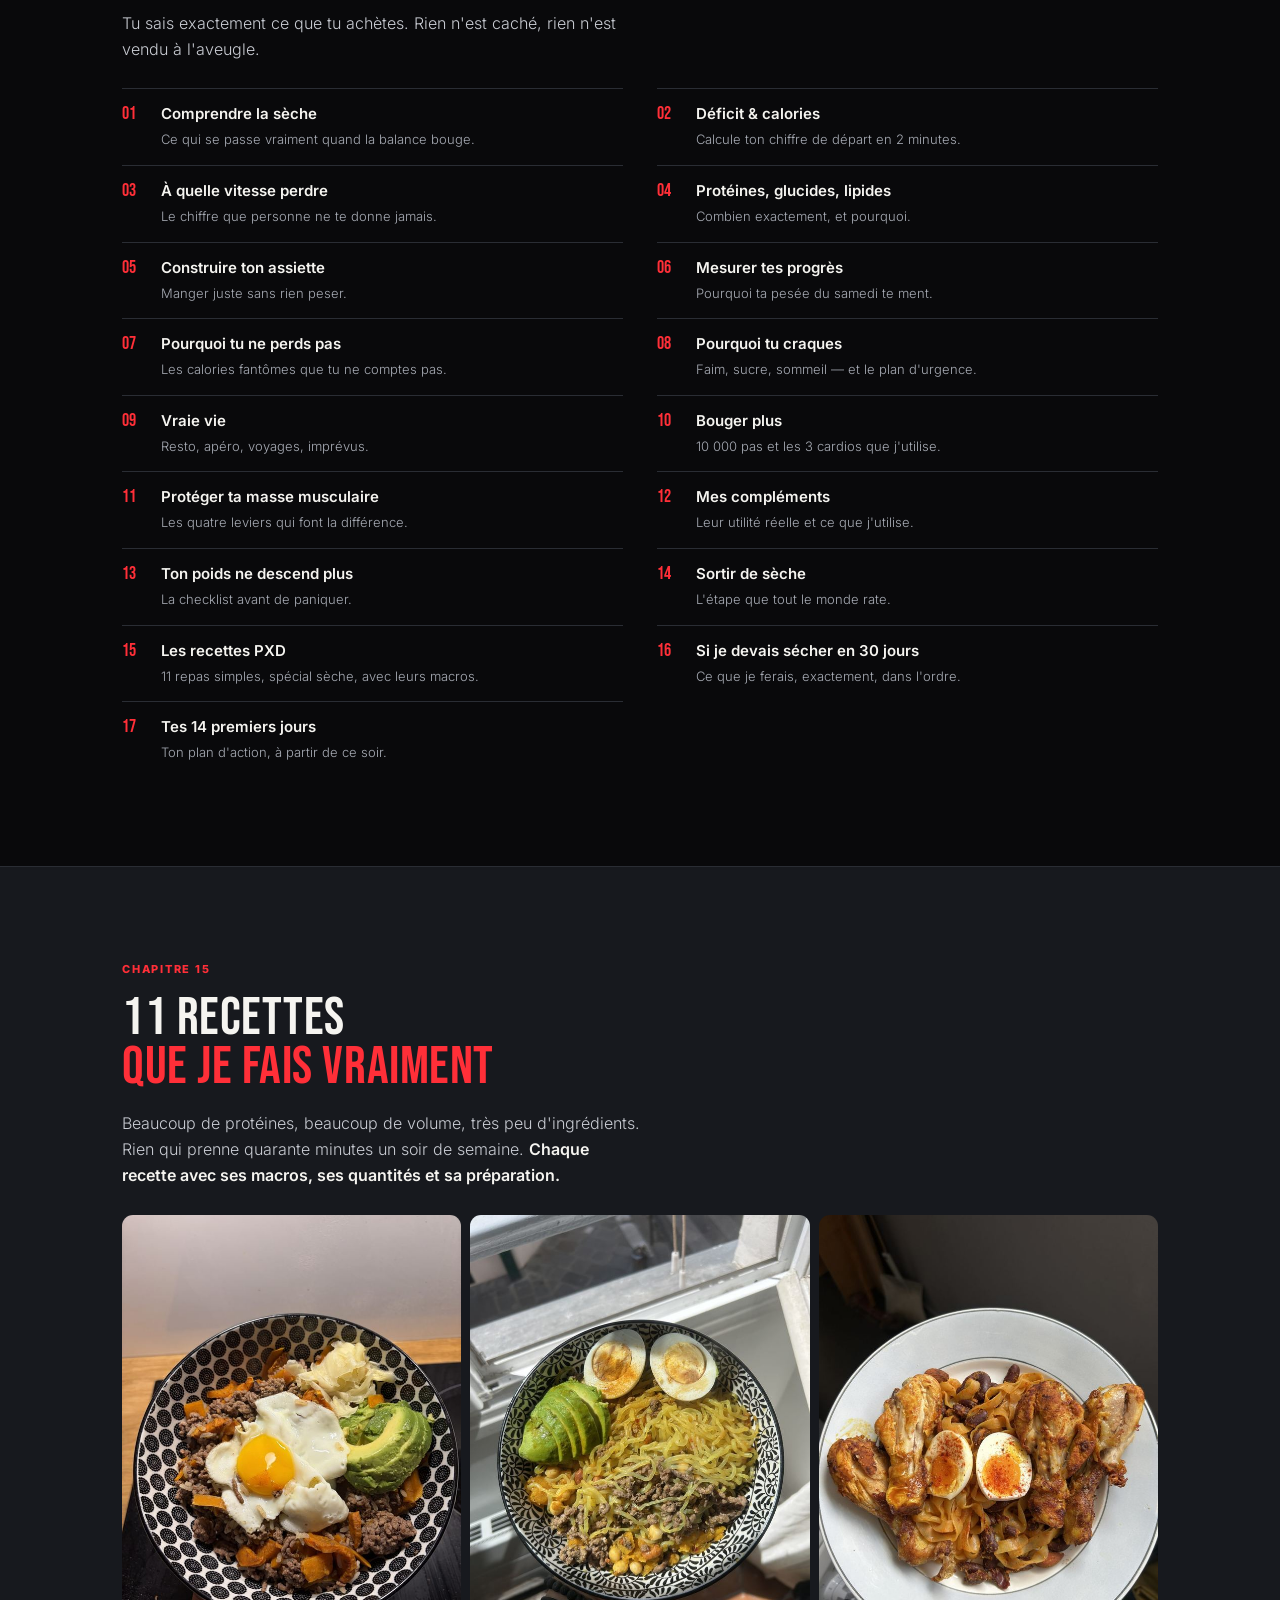
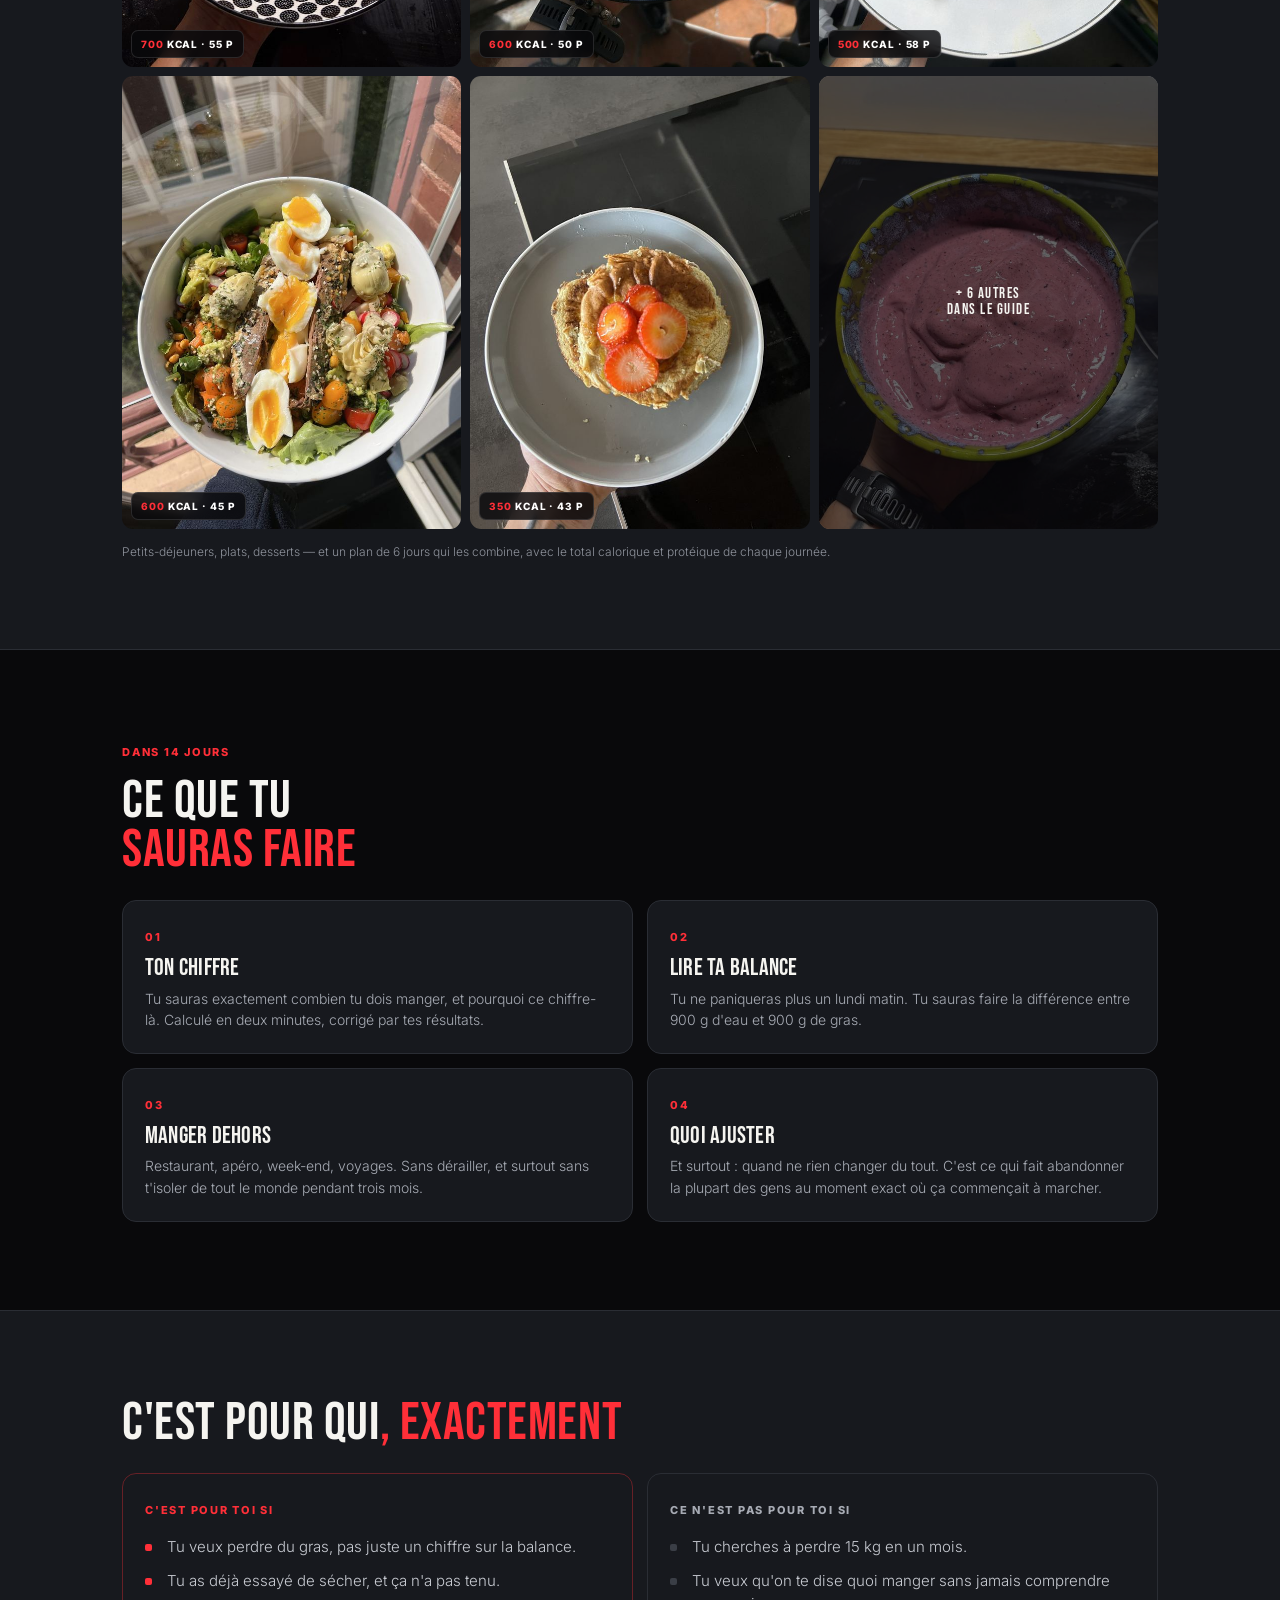
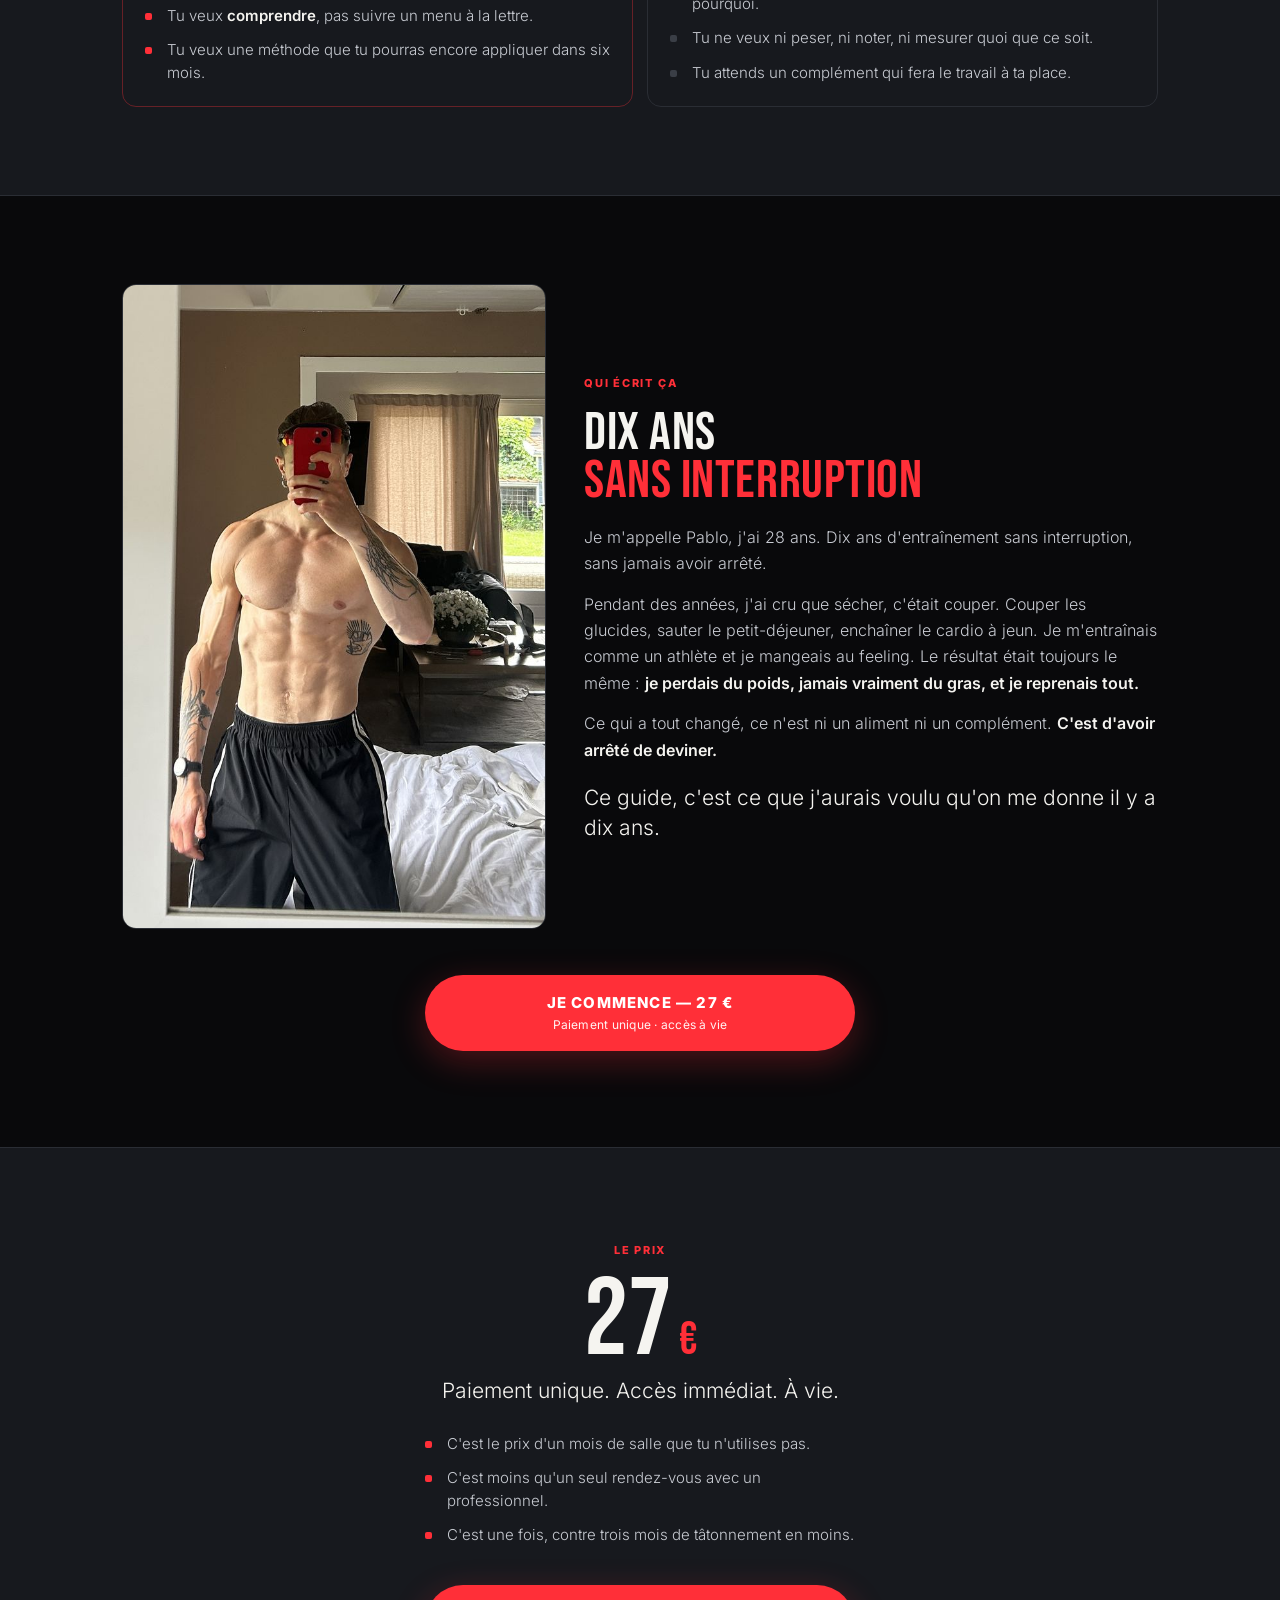
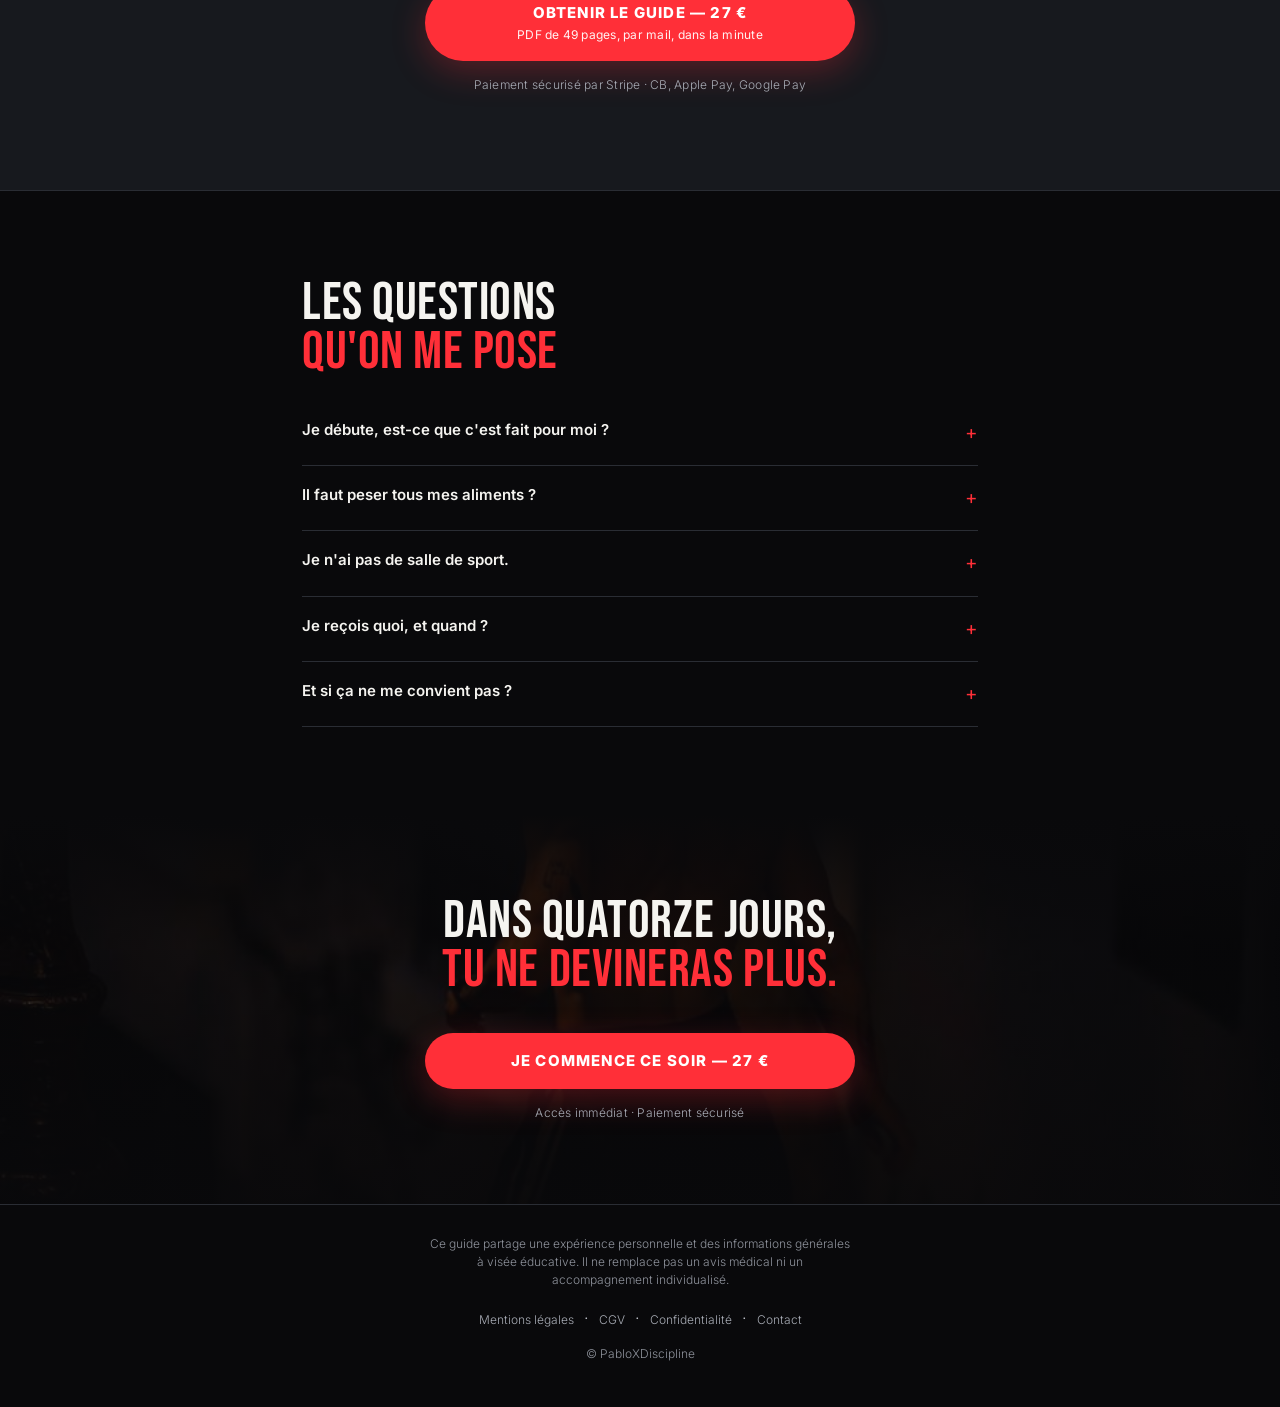
==== commit e876fe81: "Add files via upload" ====
--- a/index.html
+++ b/index.html
@@ -154,6 +154,11 @@
 .tocline .n{font-family:'Bebas',sans-serif;color:var(--rouge);font-size:16px;min-width:22px;line-height:1.3}
 .tocline .t b{display:block;color:var(--blanc);font-size:14px;font-weight:600}
 .tocline .t span{font-size:13px;color:var(--gris)}
+.toclist{display:grid;gap:0}
+@media(min-width:760px){.toclist{grid-template-columns:1fr 1fr;column-gap:34px}}
+.toclist .tocline{padding:13px 0;border-top:1px solid var(--line)}
+.toclist .tocline .n{font-size:18px;min-width:26px}
+.toclist .tocline .t b{font-size:15px}
 
 /* ---------- PRIX ---------- */
 .price{font-family:'Bebas',sans-serif;font-size:clamp(64px,17vw,110px);color:var(--blanc);line-height:.86}
@@ -201,8 +206,9 @@
   <div class="top"><span class="pill">PabloXDiscipline</span></div>
   <div class="inner">
     <div class="rule"></div>
-    <h1>Tu t'entraînes<br>depuis des mois.<br>Tu fais attention.<br><span class="red">Et rien n'a bougé.</span></h1>
-    <p class="lede" style="margin-top:20px;max-width:30ch">Ce n'est pas ta faute.</p>
+    <h1>Tu fais attention.<br><span class="red">Et rien n'a bougé.</span></h1>
+    <p class="lede" style="margin-top:20px;max-width:34ch">Tu n'as pas échoué.<br>
+    <strong>On ne t'a jamais donné la méthode.</strong></p>
     <div class="scroll">Fais défiler</div>
   </div>
 </header>
@@ -224,10 +230,10 @@
 <!-- ==================== 3 · LE RETOURNEMENT ==================== -->
 <section class="turn">
   <div class="wrap" style="max-width:760px">
-    <h2>Tu n'as pas manqué de volonté.<br><span class="red">Tu as manqué de méthode.</span></h2>
-    <p style="margin-top:22px;max-width:56ch">Sécher n'est pas une question de courage. C'est une question de
-    mécanique : une entrée, une sortie, une mesure, un ajustement. <strong>Le reste est du bruit</strong> — et
-    ce guide est là pour l'éteindre.</p>
+    <h2>Sécher n'est pas<br>une question de volonté.<br><span class="red">C'est une mécanique.</span></h2>
+    <p style="margin-top:22px;max-width:58ch">Une entrée, une sortie, une mesure, un ajustement. Quatre choses,
+    dans cet ordre. Tout le monde peut les apprendre, et une fois qu'on les a comprises, on ne devine plus
+    jamais. <strong>Le reste est du bruit</strong> — et ce guide est là pour l'éteindre.</p>
   </div>
 </section>
 
@@ -261,121 +267,14 @@
   </div>
 </section>
 
-<!-- ==================== 5 · LES RECETTES ==================== -->
-<section style="background:var(--anthra);border-top:1px solid var(--line);border-bottom:1px solid var(--line)">
-  <div class="wrap">
-    <span class="kicker">Chapitre 15</span>
-    <h2 style="margin-top:14px">11 recettes<br><span class="red">que je fais vraiment</span></h2>
-    <p style="margin-top:18px;max-width:52ch">Beaucoup de protéines, beaucoup de volume, très peu d'ingrédients.
-    Rien qui prenne quarante minutes un soir de semaine. <strong>Chaque recette avec ses macros, ses quantités
-    et sa préparation.</strong></p>
-
-    <div class="recgrid" style="margin-top:26px">
-      <div class="rec"><img src="r1.jpg" width="675" height="900" alt="" loading="lazy"><div class="tag"><b>700</b> KCAL · 55 P</div></div>
-      <div class="rec"><img src="r2.jpg" width="675" height="900" alt="" loading="lazy"><div class="tag"><b>600</b> KCAL · 50 P</div></div>
-      <div class="rec"><img src="r6.jpg" width="675" height="900" alt="" loading="lazy"><div class="tag"><b>500</b> KCAL · 58 P</div></div>
-      <div class="rec"><img src="r3.jpg" width="675" height="900" alt="" loading="lazy"><div class="tag"><b>600</b> KCAL · 45 P</div></div>
-      <div class="rec"><img src="r4.jpg" width="675" height="900" alt="" loading="lazy"><div class="tag"><b>350</b> KCAL · 43 P</div></div>
-      <div class="rec"><img src="r5.jpg" width="675" height="900" alt="" loading="lazy">
-        <div class="lock">+ 6 AUTRES<br>DANS LE GUIDE</div></div>
-    </div>
-    <p class="tiny" style="margin-top:14px">Petits-déjeuners, plats, desserts — et un plan de 6 jours qui les
-    combine, avec le total calorique et protéique de chaque journée.</p>
-  </div>
-</section>
-
-<!-- ==================== 6 · CE QUE TU SAURAS FAIRE ==================== -->
-<section>
-  <div class="wrap">
-    <span class="kicker">Dans 14 jours</span>
-    <h2 style="margin-top:14px">Ce que tu<br><span class="red">sauras faire</span></h2>
-    <div class="grid g2" style="margin-top:26px">
-      <div class="card">
-        <span class="kicker">01</span>
-        <h3 class="big" style="font-size:24px;margin-top:8px">Ton chiffre</h3>
-        <p class="small" style="margin-top:9px">Tu sauras exactement combien tu dois manger, et pourquoi ce
-        chiffre-là. Calculé en deux minutes, corrigé par tes résultats.</p>
-      </div>
-      <div class="card">
-        <span class="kicker">02</span>
-        <h3 class="big" style="font-size:24px;margin-top:8px">Lire ta balance</h3>
-        <p class="small" style="margin-top:9px">Tu ne paniqueras plus un lundi matin. Tu sauras faire la
-        différence entre 900 g d'eau et 900 g de gras.</p>
-      </div>
-      <div class="card">
-        <span class="kicker">03</span>
-        <h3 class="big" style="font-size:24px;margin-top:8px">Manger dehors</h3>
-        <p class="small" style="margin-top:9px">Restaurant, apéro, week-end, voyages. Sans dérailler, et surtout
-        sans t'isoler de tout le monde pendant trois mois.</p>
-      </div>
-      <div class="card">
-        <span class="kicker">04</span>
-        <h3 class="big" style="font-size:24px;margin-top:8px">Quoi ajuster</h3>
-        <p class="small" style="margin-top:9px">Et surtout : quand ne rien changer du tout. C'est ce qui fait
-        abandonner la plupart des gens au moment exact où ça commençait à marcher.</p>
-      </div>
-    </div>
-  </div>
-</section>
-
-<!-- ==================== 7 · POUR QUI ==================== -->
-<section style="background:var(--anthra);border-top:1px solid var(--line);border-bottom:1px solid var(--line)">
-  <div class="wrap">
-    <h2>C'est pour qui<span class="red">, exactement</span></h2>
-    <div class="grid g2" style="margin-top:26px">
-      <div class="card flat" style="border-color:rgba(255,47,56,.34)">
-        <span class="kicker">C'est pour toi si</span>
-        <ul class="pxd" style="margin-top:14px">
-          <li>Tu t'entraînes déjà, au moins deux fois par semaine.</li>
-          <li>Tu as déjà essayé de sécher, et ça n'a pas tenu.</li>
-          <li>Tu veux <strong>comprendre</strong>, pas suivre un menu à la lettre.</li>
-          <li>Tu as trois mois devant toi, pas trois semaines.</li>
-        </ul>
-      </div>
-      <div class="card flat">
-        <span class="kicker g">Ce n'est pas pour toi si</span>
-        <ul class="pxd no" style="margin-top:14px">
-          <li>Tu cherches à perdre 15 kg en un mois.</li>
-          <li>Tu veux qu'on te dise quoi manger sans jamais comprendre pourquoi.</li>
-          <li>Tu ne veux ni peser, ni noter, ni mesurer quoi que ce soit.</li>
-          <li>Tu attends un complément qui fera le travail à ta place.</li>
-        </ul>
-      </div>
-    </div>
-  </div>
-</section>
-
-<!-- ==================== 8 · QUI JE SUIS ==================== -->
-<section>
-  <div class="wrap">
-    <div class="who">
-      <img src="pablo.jpg" width="657" height="1000" alt="Pablo — Protocole Sèche" fetchpriority="high">
-      <div>
-        <span class="kicker">Qui écrit ça</span>
-        <h2 style="margin-top:14px">Dix ans<br><span class="red">sans interruption</span></h2>
-        <p style="margin-top:18px">Je m'appelle Pablo, j'ai 28 ans. Dix ans d'entraînement sans
-        interruption, sans jamais avoir arrêté.</p>
-        <p style="margin-top:14px">Pendant des années, j'ai cru que sécher, c'était couper. Couper les glucides,
-        sauter le petit-déjeuner, enchaîner le cardio à jeun. Je m'entraînais comme un athlète et je mangeais au
-        feeling. Le résultat était toujours le même : <strong>je perdais du poids, jamais vraiment du gras, et
-        je reprenais tout.</strong></p>
-        <p style="margin-top:14px">Ce qui a tout changé, ce n'est ni un aliment ni un complément.
-        <strong>C'est d'avoir arrêté de deviner.</strong></p>
-        <p class="lede" style="margin-top:20px">Ce guide, c'est ce que j'aurais voulu qu'on me donne il y a dix ans.</p>
-      </div>
-    </div>
-    <div class="ctabox" style="margin-top:38px">
-      <a class="btn" href="#acheter" data-buy>Je commence — 27 €<span class="u">Paiement unique · accès à vie</span></a>
-    </div>
-  </div>
-</section>
-
-<!-- ==================== 9 · LE SOMMAIRE ==================== -->
-<section style="padding-top:0">
-  <div class="wrap">
-    <details class="toc">
-      <summary>Voir les 17 chapitres en détail</summary>
-      <div class="tocbody">
+<!-- ==================== 5 · CE QU'IL Y A DEDANS ==================== -->
+<section id="contenu">
+  <div class="wrap">
+    <span class="kicker">Le contenu</span>
+    <h2 style="margin-top:14px">Les 17 chapitres,<br><span class="red">en clair</span></h2>
+    <p style="margin-top:16px;max-width:52ch">Tu sais exactement ce que tu achètes. Rien n'est caché,
+    rien n'est vendu à l'aveugle.</p>
+    <div class="toclist" style="margin-top:26px">
         <div class="tocline"><div class="n">01</div><div class="t"><b>Comprendre la sèche</b><span>Ce qui se passe vraiment quand la balance bouge.</span></div></div>
         <div class="tocline"><div class="n">02</div><div class="t"><b>Déficit &amp; calories</b><span>Calcule ton chiffre de départ en 2 minutes.</span></div></div>
         <div class="tocline"><div class="n">03</div><div class="t"><b>À quelle vitesse perdre</b><span>Le chiffre que personne ne te donne jamais.</span></div></div>
@@ -393,8 +292,116 @@
         <div class="tocline"><div class="n">15</div><div class="t"><b>Les recettes PXD</b><span>11 repas simples, spécial sèche, avec leurs macros.</span></div></div>
         <div class="tocline"><div class="n">16</div><div class="t"><b>Si je devais sécher en 30 jours</b><span>Ce que je ferais, exactement, dans l'ordre.</span></div></div>
         <div class="tocline"><div class="n">17</div><div class="t"><b>Tes 14 premiers jours</b><span>Ton plan d'action, à partir de ce soir.</span></div></div>
-      </div>
-    </details>
+    </div>
+  </div>
+</section>
+
+<!-- ==================== 6 · LES RECETTES ==================== -->
+<section style="background:var(--anthra);border-top:1px solid var(--line);border-bottom:1px solid var(--line)">
+  <div class="wrap">
+    <span class="kicker">Chapitre 15</span>
+    <h2 style="margin-top:14px">11 recettes<br><span class="red">que je fais vraiment</span></h2>
+    <p style="margin-top:18px;max-width:52ch">Beaucoup de protéines, beaucoup de volume, très peu d'ingrédients.
+    Rien qui prenne quarante minutes un soir de semaine. <strong>Chaque recette avec ses macros, ses quantités
+    et sa préparation.</strong></p>
+
+    <div class="recgrid" style="margin-top:26px">
+      <div class="rec"><img src="r1.jpg" width="675" height="900" alt="" loading="lazy"><div class="tag"><b>700</b> KCAL · 55 P</div></div>
+      <div class="rec"><img src="r2.jpg" width="675" height="900" alt="" loading="lazy"><div class="tag"><b>600</b> KCAL · 50 P</div></div>
+      <div class="rec"><img src="r6.jpg" width="675" height="900" alt="" loading="lazy"><div class="tag"><b>500</b> KCAL · 58 P</div></div>
+      <div class="rec"><img src="r3.jpg" width="675" height="900" alt="" loading="lazy"><div class="tag"><b>600</b> KCAL · 45 P</div></div>
+      <div class="rec"><img src="r4.jpg" width="675" height="900" alt="" loading="lazy"><div class="tag"><b>350</b> KCAL · 43 P</div></div>
+      <div class="rec"><img src="r5.jpg" width="675" height="900" alt="" loading="lazy">
+        <div class="lock">+ 6 AUTRES<br>DANS LE GUIDE</div></div>
+    </div>
+    <p class="tiny" style="margin-top:14px">Petits-déjeuners, plats, desserts — et un plan de 6 jours qui les
+    combine, avec le total calorique et protéique de chaque journée.</p>
+  </div>
+</section>
+
+<!-- ==================== 7 · CE QUE TU SAURAS FAIRE ==================== -->
+<section>
+  <div class="wrap">
+    <span class="kicker">Dans 14 jours</span>
+    <h2 style="margin-top:14px">Ce que tu<br><span class="red">sauras faire</span></h2>
+    <div class="grid g2" style="margin-top:26px">
+      <div class="card">
+        <span class="kicker">01</span>
+        <h3 class="big" style="font-size:24px;margin-top:8px">Ton chiffre</h3>
+        <p class="small" style="margin-top:9px">Tu sauras exactement combien tu dois manger, et pourquoi ce
+        chiffre-là. Calculé en deux minutes, corrigé par tes résultats.</p>
+      </div>
+      <div class="card">
+        <span class="kicker">02</span>
+        <h3 class="big" style="font-size:24px;margin-top:8px">Lire ta balance</h3>
+        <p class="small" style="margin-top:9px">Tu ne paniqueras plus un lundi matin. Tu sauras faire la
+        différence entre 900 g d'eau et 900 g de gras.</p>
+      </div>
+      <div class="card">
+        <span class="kicker">03</span>
+        <h3 class="big" style="font-size:24px;margin-top:8px">Manger dehors</h3>
+        <p class="small" style="margin-top:9px">Restaurant, apéro, week-end, voyages. Sans dérailler, et surtout
+        sans t'isoler de tout le monde pendant trois mois.</p>
+      </div>
+      <div class="card">
+        <span class="kicker">04</span>
+        <h3 class="big" style="font-size:24px;margin-top:8px">Quoi ajuster</h3>
+        <p class="small" style="margin-top:9px">Et surtout : quand ne rien changer du tout. C'est ce qui fait
+        abandonner la plupart des gens au moment exact où ça commençait à marcher.</p>
+      </div>
+    </div>
+  </div>
+</section>
+
+<!-- ==================== 8 · POUR QUI ==================== -->
+<section style="background:var(--anthra);border-top:1px solid var(--line);border-bottom:1px solid var(--line)">
+  <div class="wrap">
+    <h2>C'est pour qui<span class="red">, exactement</span></h2>
+    <div class="grid g2" style="margin-top:26px">
+      <div class="card flat" style="border-color:rgba(255,47,56,.34)">
+        <span class="kicker">C'est pour toi si</span>
+        <ul class="pxd" style="margin-top:14px">
+          <li>Tu veux perdre du gras, pas juste un chiffre sur la balance.</li>
+          <li>Tu as déjà essayé de sécher, et ça n'a pas tenu.</li>
+          <li>Tu veux <strong>comprendre</strong>, pas suivre un menu à la lettre.</li>
+          <li>Tu veux une méthode que tu pourras encore appliquer dans six mois.</li>
+        </ul>
+      </div>
+      <div class="card flat">
+        <span class="kicker g">Ce n'est pas pour toi si</span>
+        <ul class="pxd no" style="margin-top:14px">
+          <li>Tu cherches à perdre 15 kg en un mois.</li>
+          <li>Tu veux qu'on te dise quoi manger sans jamais comprendre pourquoi.</li>
+          <li>Tu ne veux ni peser, ni noter, ni mesurer quoi que ce soit.</li>
+          <li>Tu attends un complément qui fera le travail à ta place.</li>
+        </ul>
+      </div>
+    </div>
+  </div>
+</section>
+
+<!-- ==================== 9 · QUI JE SUIS ==================== -->
+<section>
+  <div class="wrap">
+    <div class="who">
+      <img src="pablo.jpg" width="657" height="1000" alt="Pablo — Protocole Sèche" fetchpriority="high">
+      <div>
+        <span class="kicker">Qui écrit ça</span>
+        <h2 style="margin-top:14px">Dix ans<br><span class="red">sans interruption</span></h2>
+        <p style="margin-top:18px">Je m'appelle Pablo, j'ai 28 ans. Dix ans d'entraînement sans
+        interruption, sans jamais avoir arrêté.</p>
+        <p style="margin-top:14px">Pendant des années, j'ai cru que sécher, c'était couper. Couper les glucides,
+        sauter le petit-déjeuner, enchaîner le cardio à jeun. Je m'entraînais comme un athlète et je mangeais au
+        feeling. Le résultat était toujours le même : <strong>je perdais du poids, jamais vraiment du gras, et
+        je reprenais tout.</strong></p>
+        <p style="margin-top:14px">Ce qui a tout changé, ce n'est ni un aliment ni un complément.
+        <strong>C'est d'avoir arrêté de deviner.</strong></p>
+        <p class="lede" style="margin-top:20px">Ce guide, c'est ce que j'aurais voulu qu'on me donne il y a dix ans.</p>
+      </div>
+    </div>
+    <div class="ctabox" style="margin-top:38px">
+      <a class="btn" href="#acheter" data-buy>Je commence — 27 €<span class="u">Paiement unique · accès à vie</span></a>
+    </div>
   </div>
 </section>
 
@@ -423,9 +430,10 @@
   <div class="wrap" style="max-width:720px">
     <h2>Les questions<br><span class="red">qu'on me pose</span></h2>
     <div style="margin-top:24px">
-      <details class="faq"><summary>Je suis débutant, c'est trop technique ?</summary>
-        <div class="a">Non. Tout est expliqué depuis zéro, sans jargon. Si tu sais faire une multiplication,
-        tu sais calculer ton chiffre. Le chapitre 02 déroule même un exemple complet avec un cas concret.</div></details>
+      <details class="faq"><summary>Je débute, est-ce que c'est fait pour moi ?</summary>
+        <div class="a">Oui. Chaque notion est introduite depuis le début, sans jargon et sans supposer que tu
+        connais déjà quoi que ce soit. Le chapitre 02 déroule un cas concret de bout en bout, du calcul jusqu'à
+        l'assiette — tu n'as qu'à suivre le même chemin avec tes chiffres.</div></details>
       <details class="faq"><summary>Il faut peser tous mes aliments ?</summary>
         <div class="a">Deux semaines, le temps de calibrer ton œil. Ensuite, le chapitre 05 t'apprend à construire
         une assiette correcte sans balance — c'est justement l'objectif final de la méthode.</div></details>
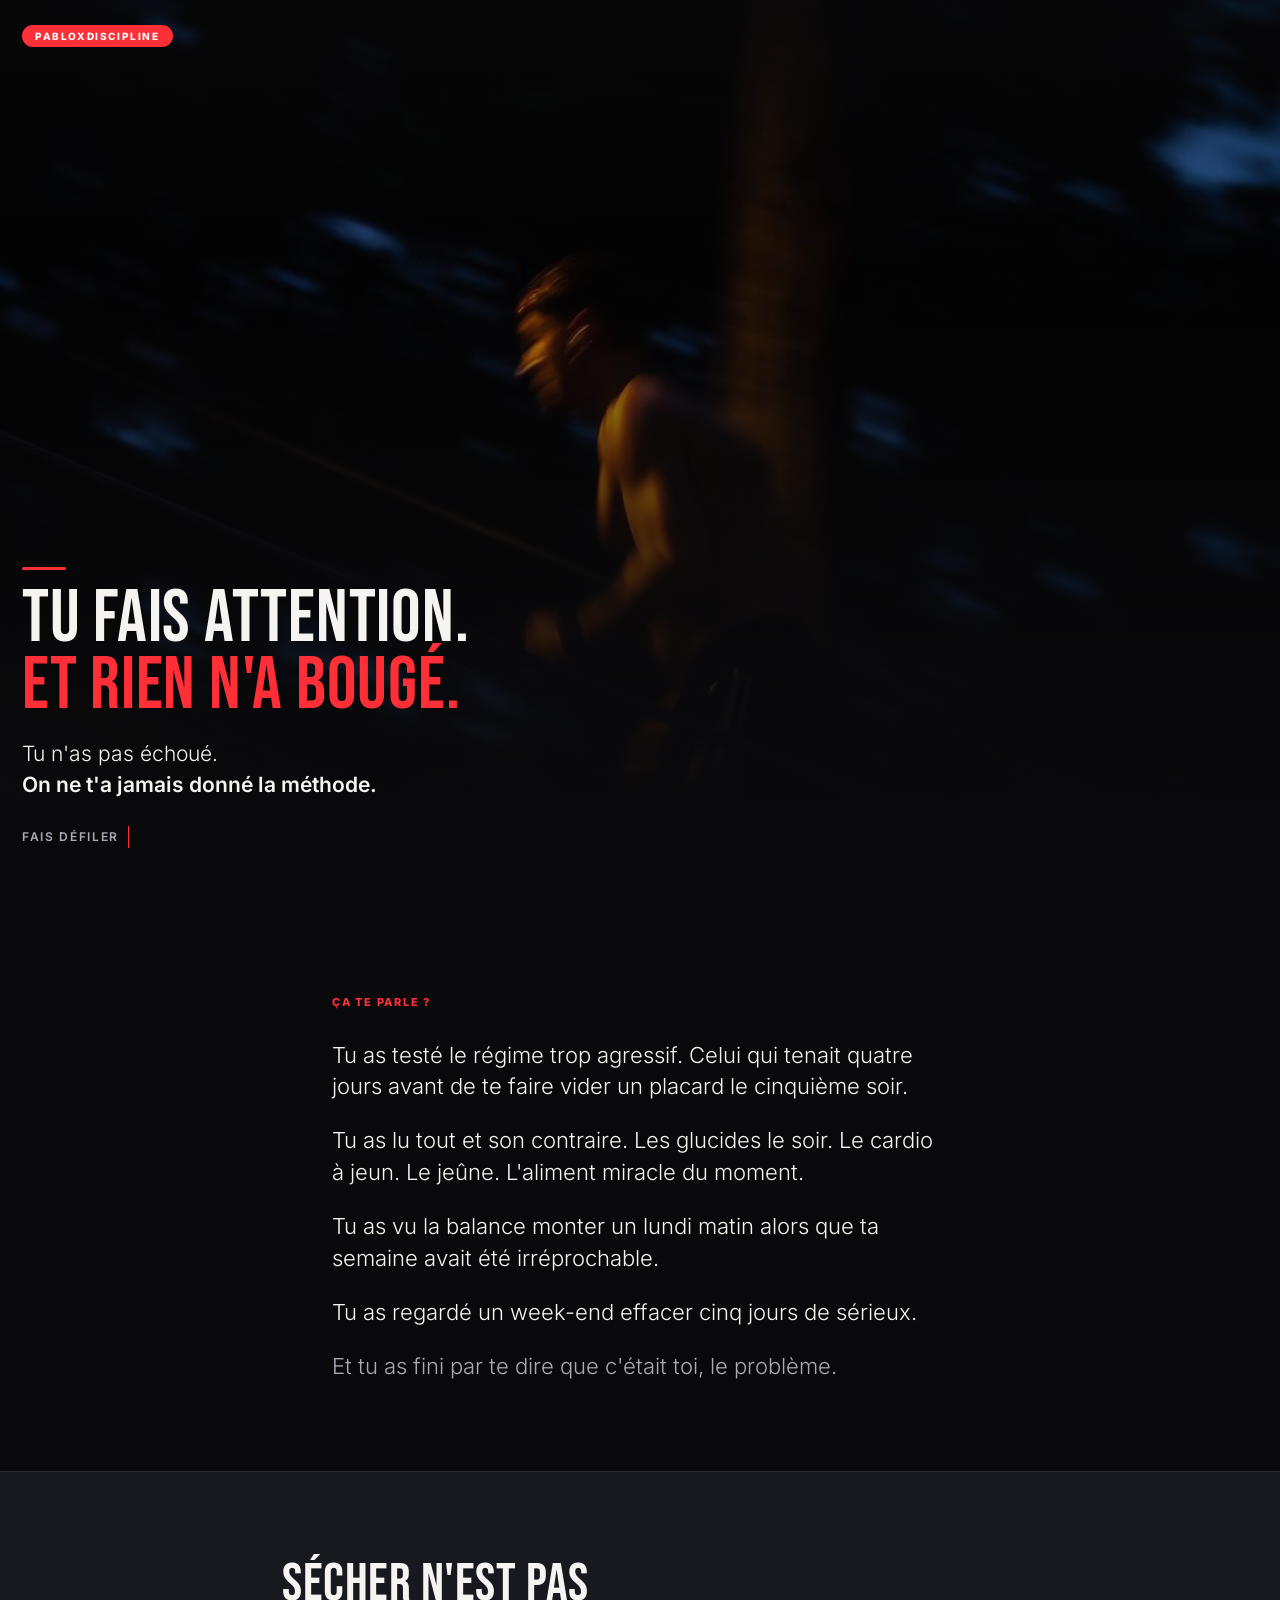
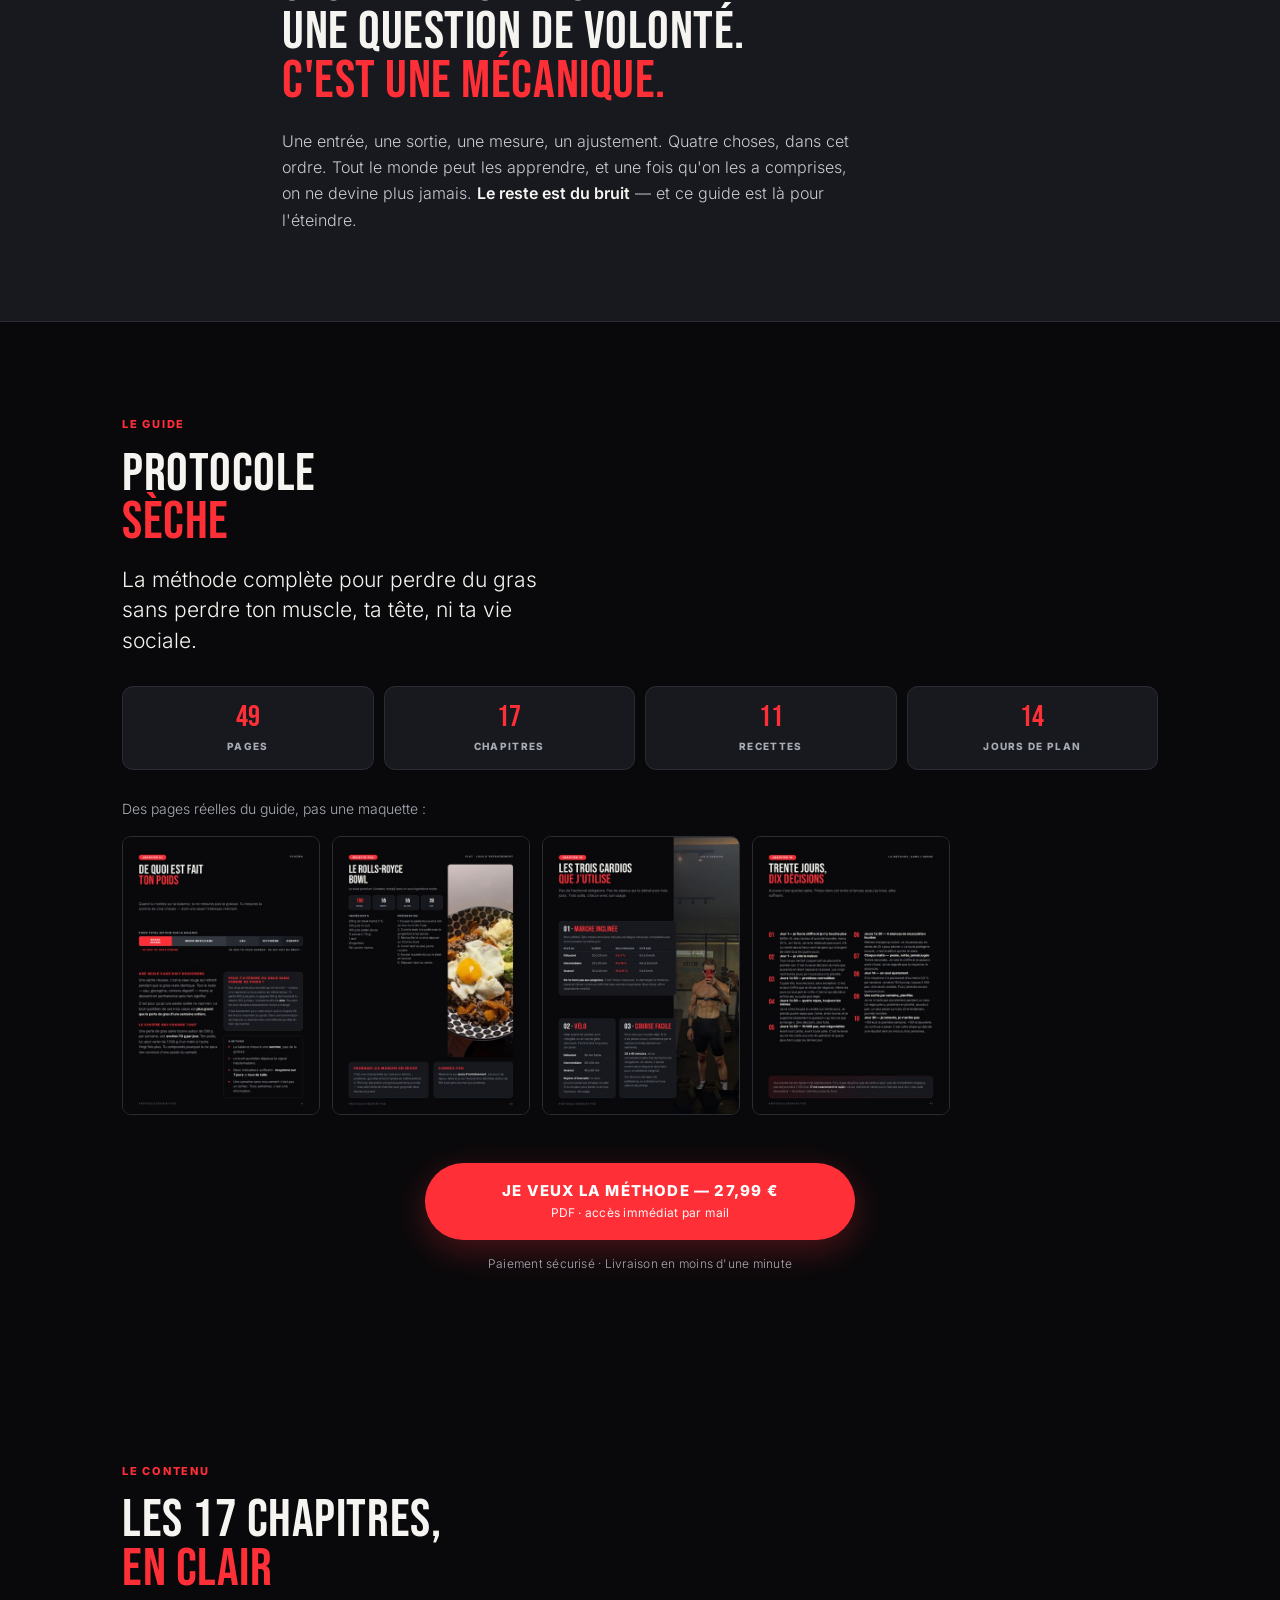
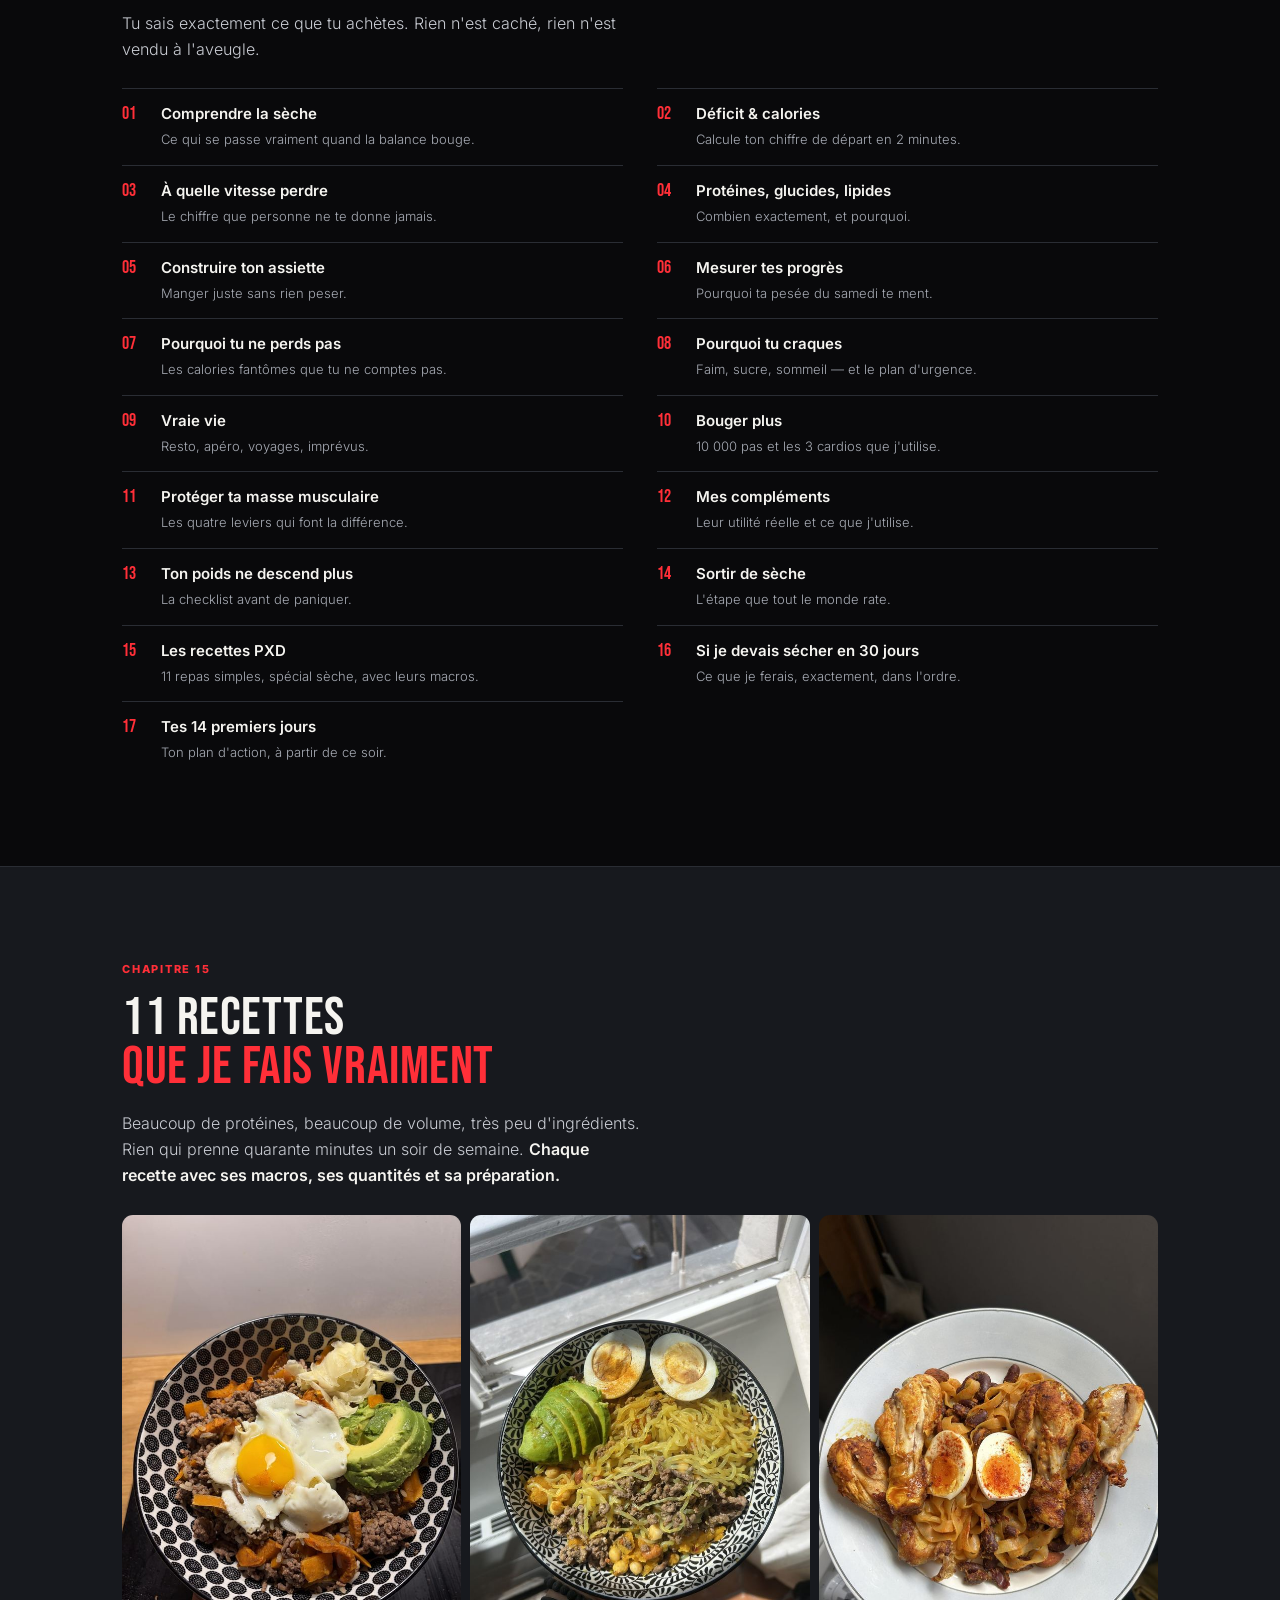
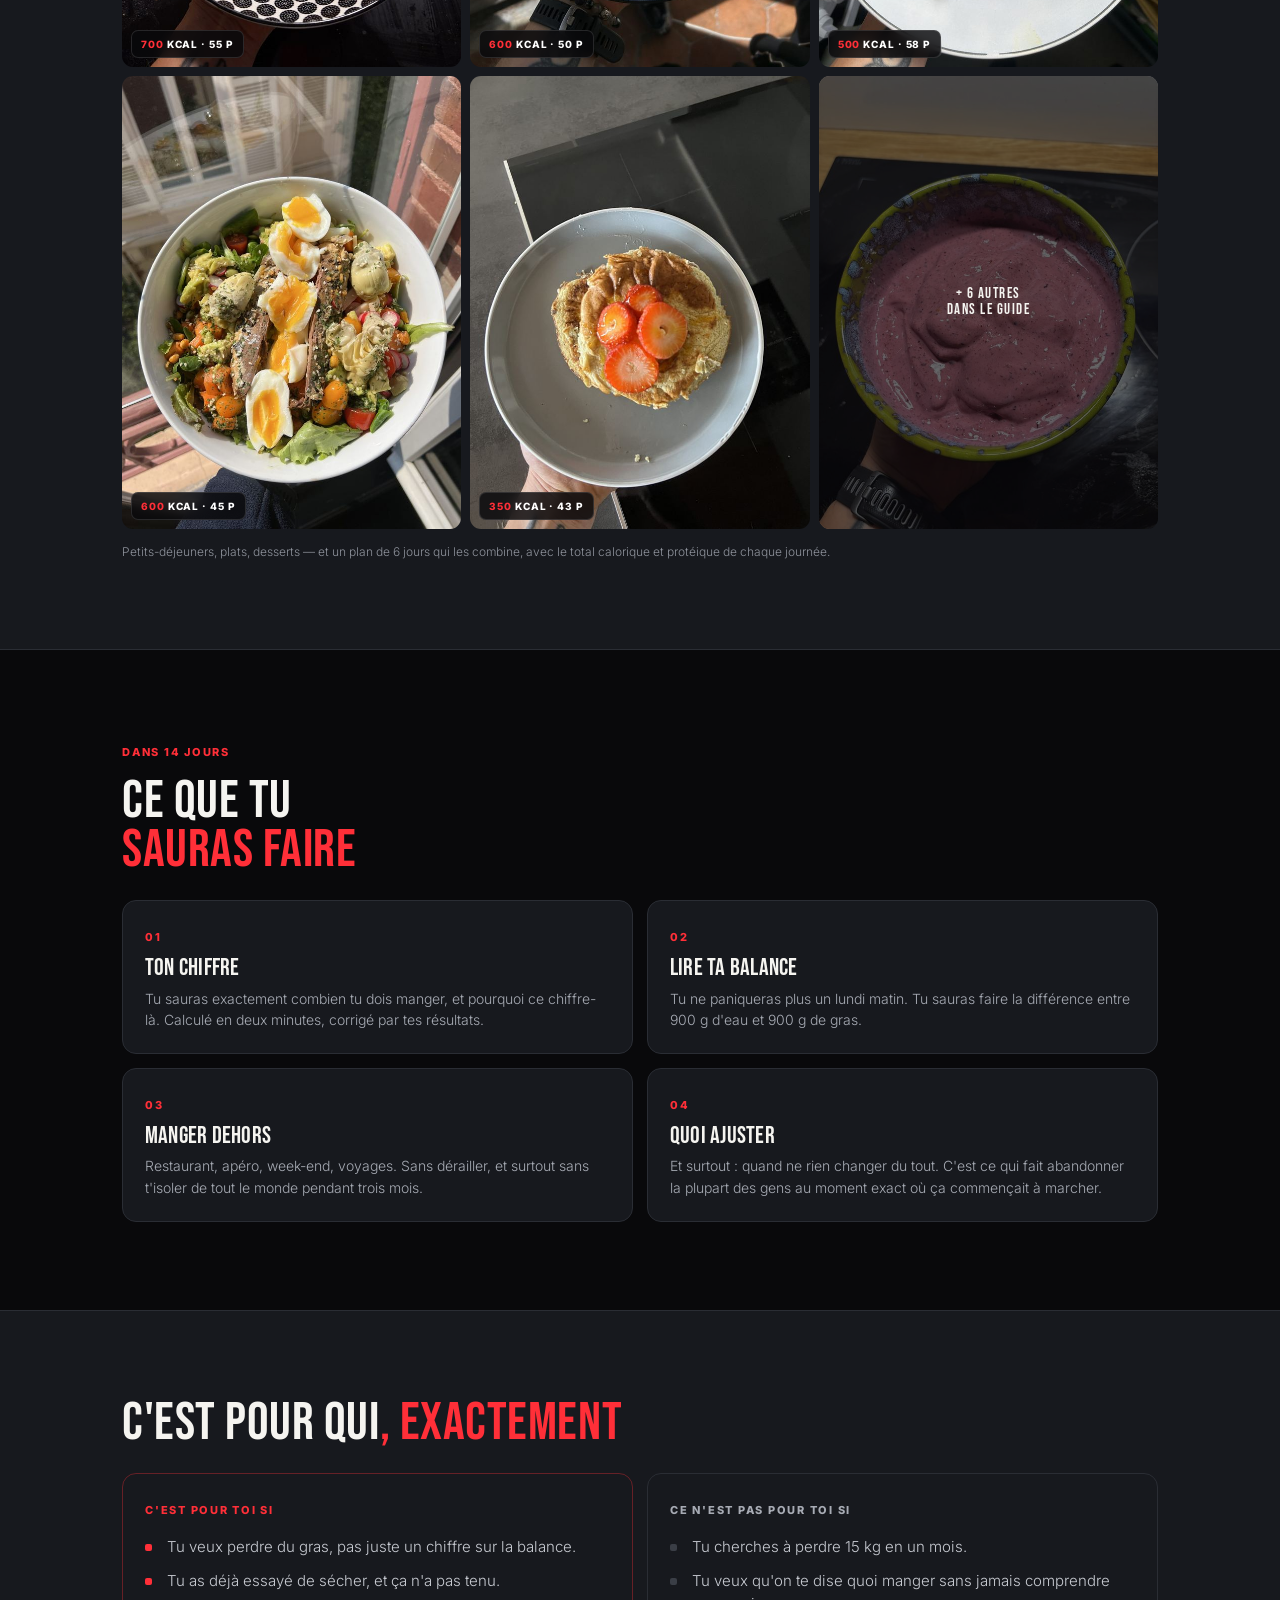
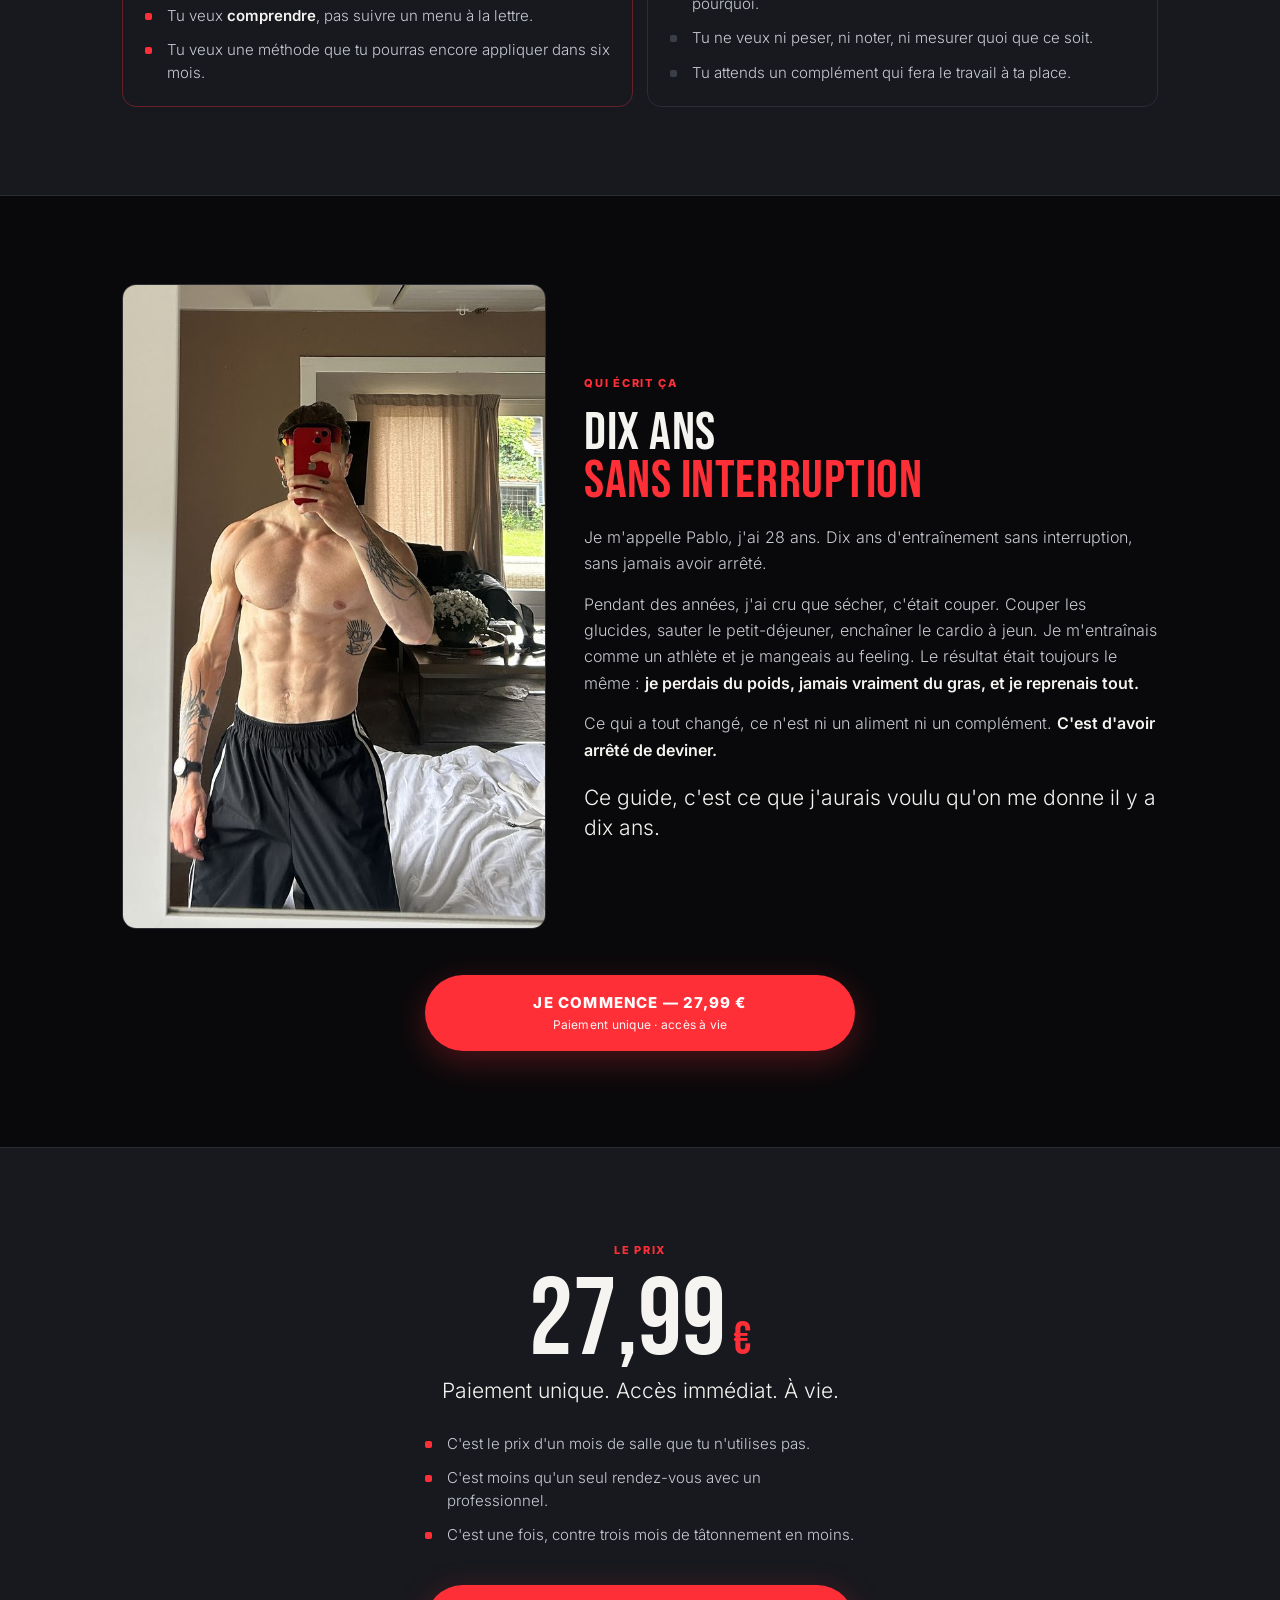
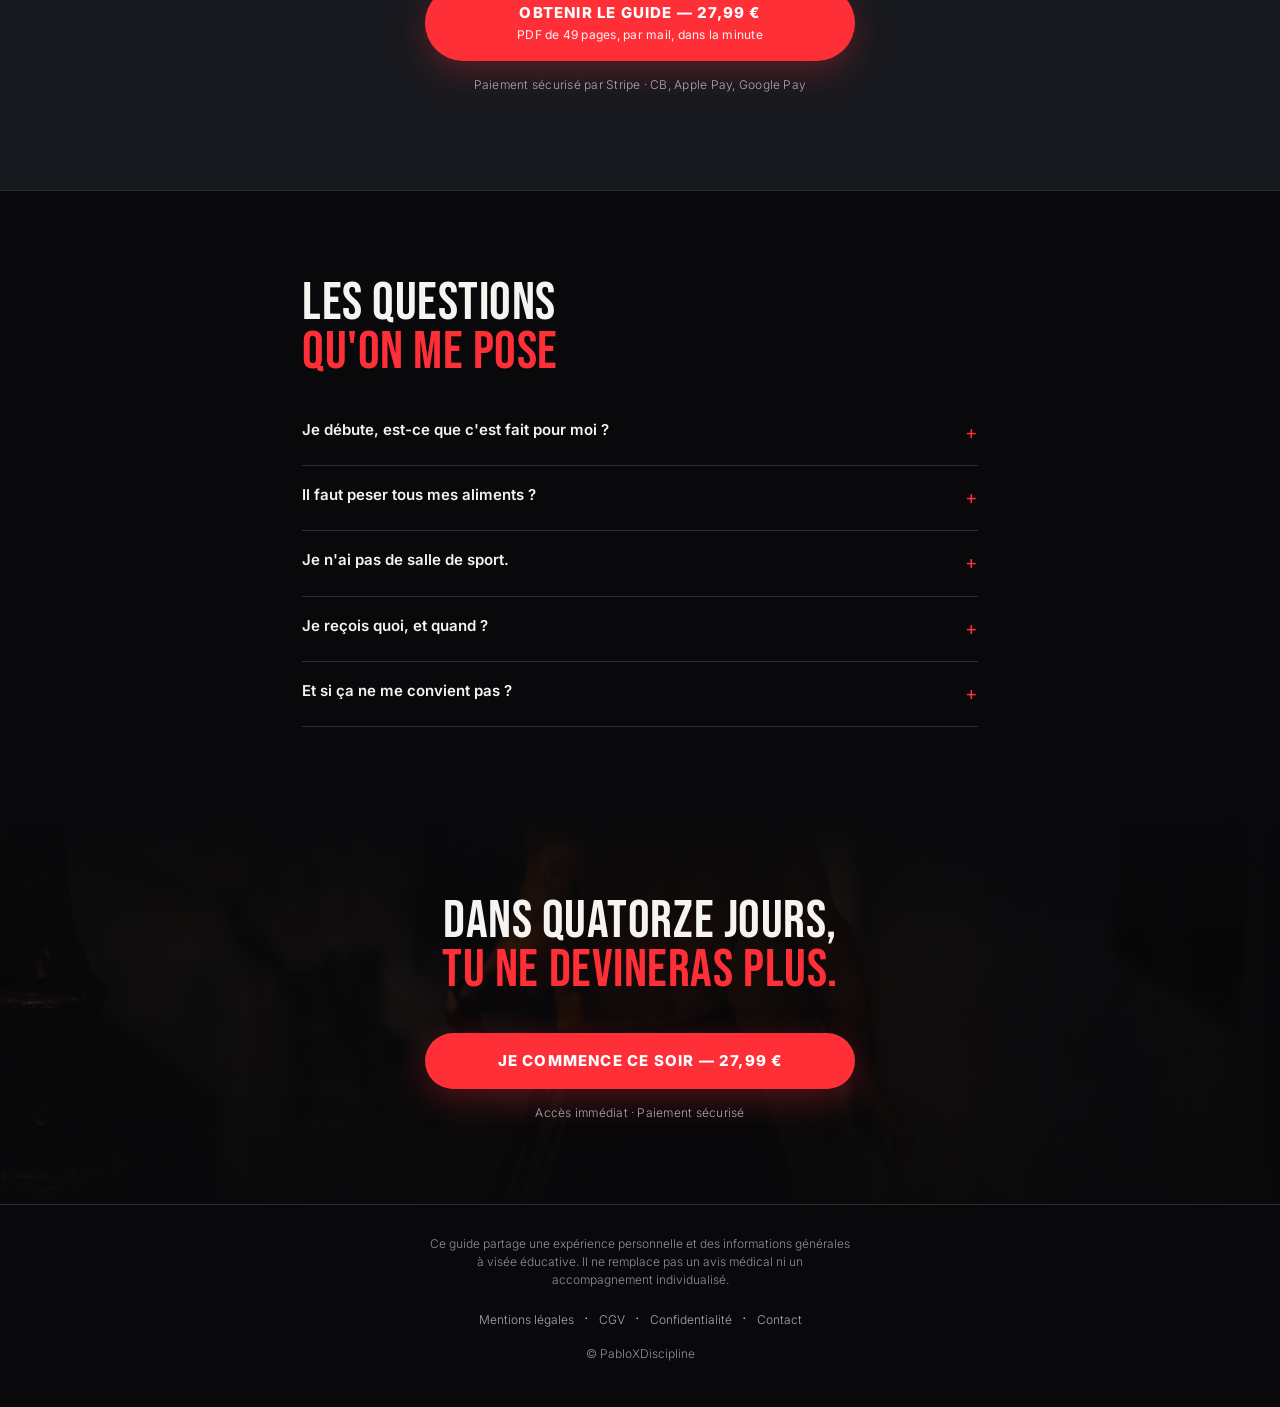
==== commit 964294cd: "Add files via upload" ====
--- a/index.html
+++ b/index.html
@@ -261,7 +261,7 @@
     </div>
 
     <div class="ctabox" style="margin-top:26px">
-      <a class="btn" href="#acheter" data-buy>Je veux la méthode — 27 €<span class="u">PDF · accès immédiat par mail</span></a>
+      <a class="btn" href="https://buy.stripe.com/5kQ00j2qn0N9f0R1b03F61e" rel="noopener" data-buy>Je veux la méthode — 27,99 €<span class="u">PDF · accès immédiat par mail</span></a>
       <div class="rea">Paiement sécurisé · Livraison en moins d'une minute</div>
     </div>
   </div>
@@ -400,7 +400,7 @@
       </div>
     </div>
     <div class="ctabox" style="margin-top:38px">
-      <a class="btn" href="#acheter" data-buy>Je commence — 27 €<span class="u">Paiement unique · accès à vie</span></a>
+      <a class="btn" href="https://buy.stripe.com/5kQ00j2qn0N9f0R1b03F61e" rel="noopener" data-buy>Je commence — 27,99 €<span class="u">Paiement unique · accès à vie</span></a>
     </div>
   </div>
 </section>
@@ -409,7 +409,7 @@
 <section id="acheter" style="background:var(--anthra);border-top:1px solid var(--line);border-bottom:1px solid var(--line)">
   <div class="wrap" style="text-align:center">
     <span class="kicker">Le prix</span>
-    <div class="price" style="margin-top:12px">27<small>&nbsp;€</small></div>
+    <div class="price" style="margin-top:12px">27,99<small>&nbsp;€</small></div>
     <p class="lede" style="margin-top:8px">Paiement unique. Accès immédiat. À vie.</p>
     <div style="max-width:430px;margin:26px auto 0;text-align:left">
       <ul class="pxd">
@@ -419,7 +419,7 @@
       </ul>
     </div>
     <div class="ctabox" style="margin-top:30px">
-      <a class="btn" href="#acheter" data-buy>Obtenir le guide — 27 €<span class="u">PDF de 49 pages, par mail, dans la minute</span></a>
+      <a class="btn" href="https://buy.stripe.com/5kQ00j2qn0N9f0R1b03F61e" rel="noopener" data-buy>Obtenir le guide — 27,99 €<span class="u">PDF de 49 pages, par mail, dans la minute</span></a>
       <div class="rea">Paiement sécurisé par Stripe · CB, Apple&nbsp;Pay, Google&nbsp;Pay</div>
     </div>
   </div>
@@ -458,7 +458,7 @@
   <div class="inner">
     <h2>Dans quatorze jours,<br><span class="red">tu ne devineras plus.</span></h2>
     <div class="ctabox" style="margin-top:30px">
-      <a class="btn" href="#acheter" data-buy>Je commence ce soir — 27 €</a>
+      <a class="btn" href="https://buy.stripe.com/5kQ00j2qn0N9f0R1b03F61e" rel="noopener" data-buy>Je commence ce soir — 27,99 €</a>
       <div class="rea">Accès immédiat · Paiement sécurisé</div>
     </div>
   </div>
@@ -469,9 +469,9 @@
     <p class="tiny" style="max-width:60ch;margin:0 auto 16px">Ce guide partage une expérience personnelle et des
     informations générales à visée éducative. Il ne remplace pas un avis médical ni un accompagnement
     individualisé.</p>
-    <p><a href="/mentions-legales">Mentions légales</a> &nbsp;·&nbsp;
-       <a href="/cgv">CGV</a> &nbsp;·&nbsp;
-       <a href="/confidentialite">Confidentialité</a> &nbsp;·&nbsp;
+    <p><a href="/mentions-legales.html">Mentions légales</a> &nbsp;·&nbsp;
+       <a href="/cgv.html">CGV</a> &nbsp;·&nbsp;
+       <a href="/confidentialite.html">Confidentialité</a> &nbsp;·&nbsp;
        <a href="mailto:contact@pabloxdiscipline.com">Contact</a></p>
     <p class="tiny" style="margin-top:14px">© PabloXDiscipline</p>
   </div>
@@ -480,7 +480,7 @@
 <!-- ==================== BARRE STICKY MOBILE ==================== -->
 <div class="sticky" id="sticky">
   <div class="lab"><b>Protocole Sèche</b><span>49 pages · accès immédiat</span></div>
-  <a href="#acheter" data-buy>27 € — J'achète</a>
+  <a href="https://buy.stripe.com/5kQ00j2qn0N9f0R1b03F61e" rel="noopener" data-buy>27,99 € — J'achète</a>
 </div>
 
 <script>
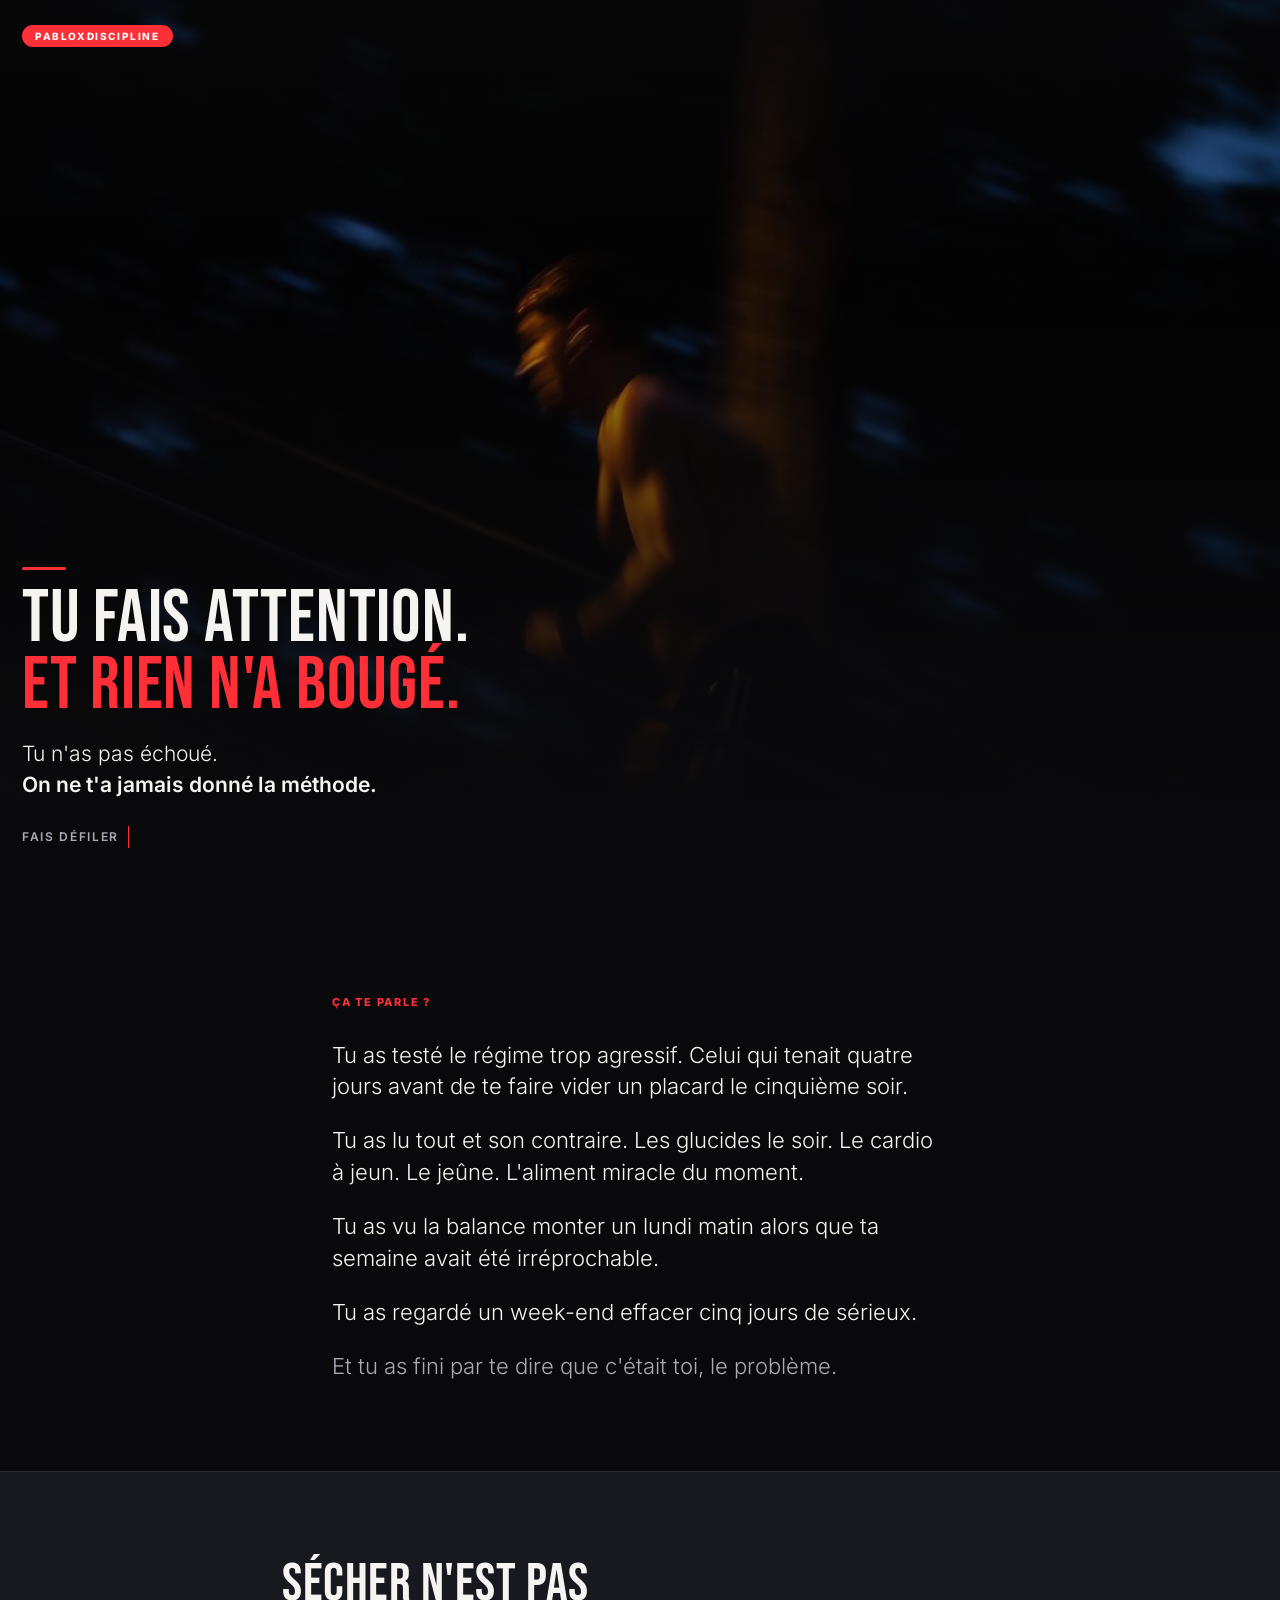
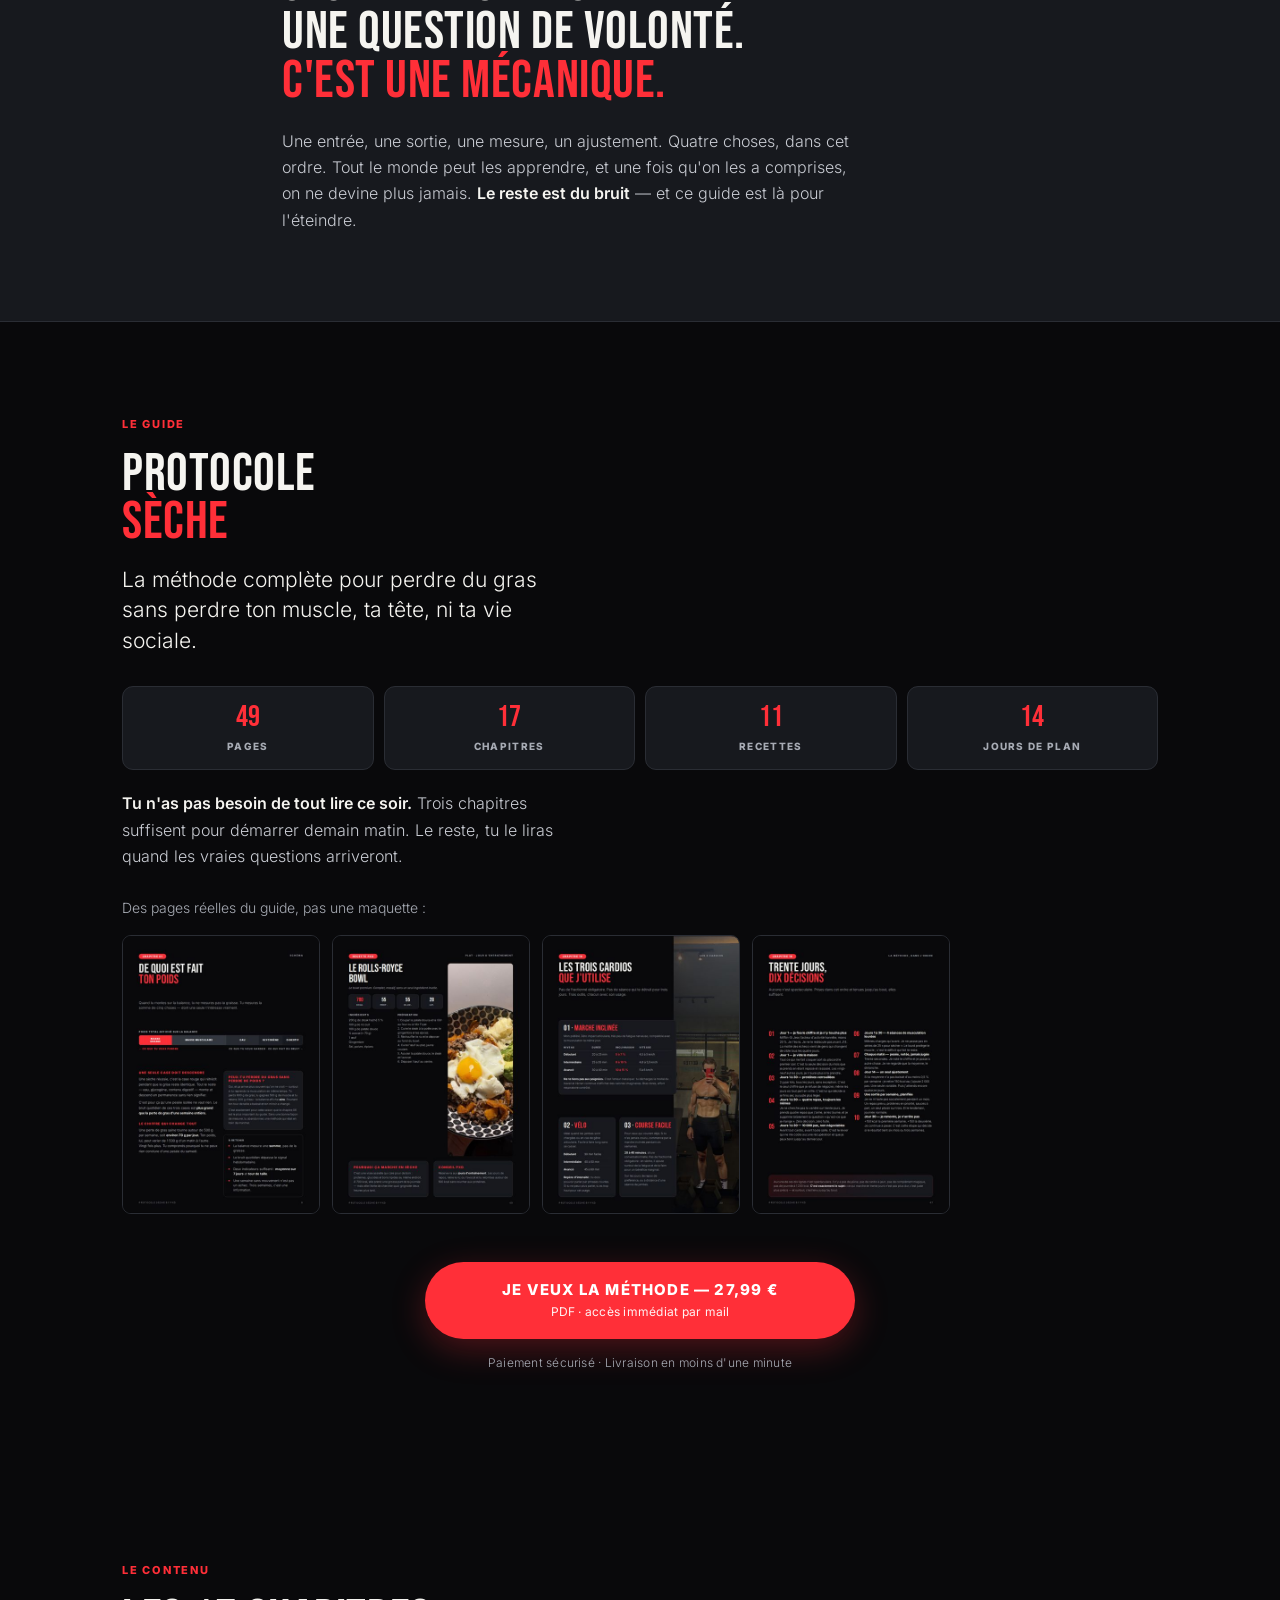
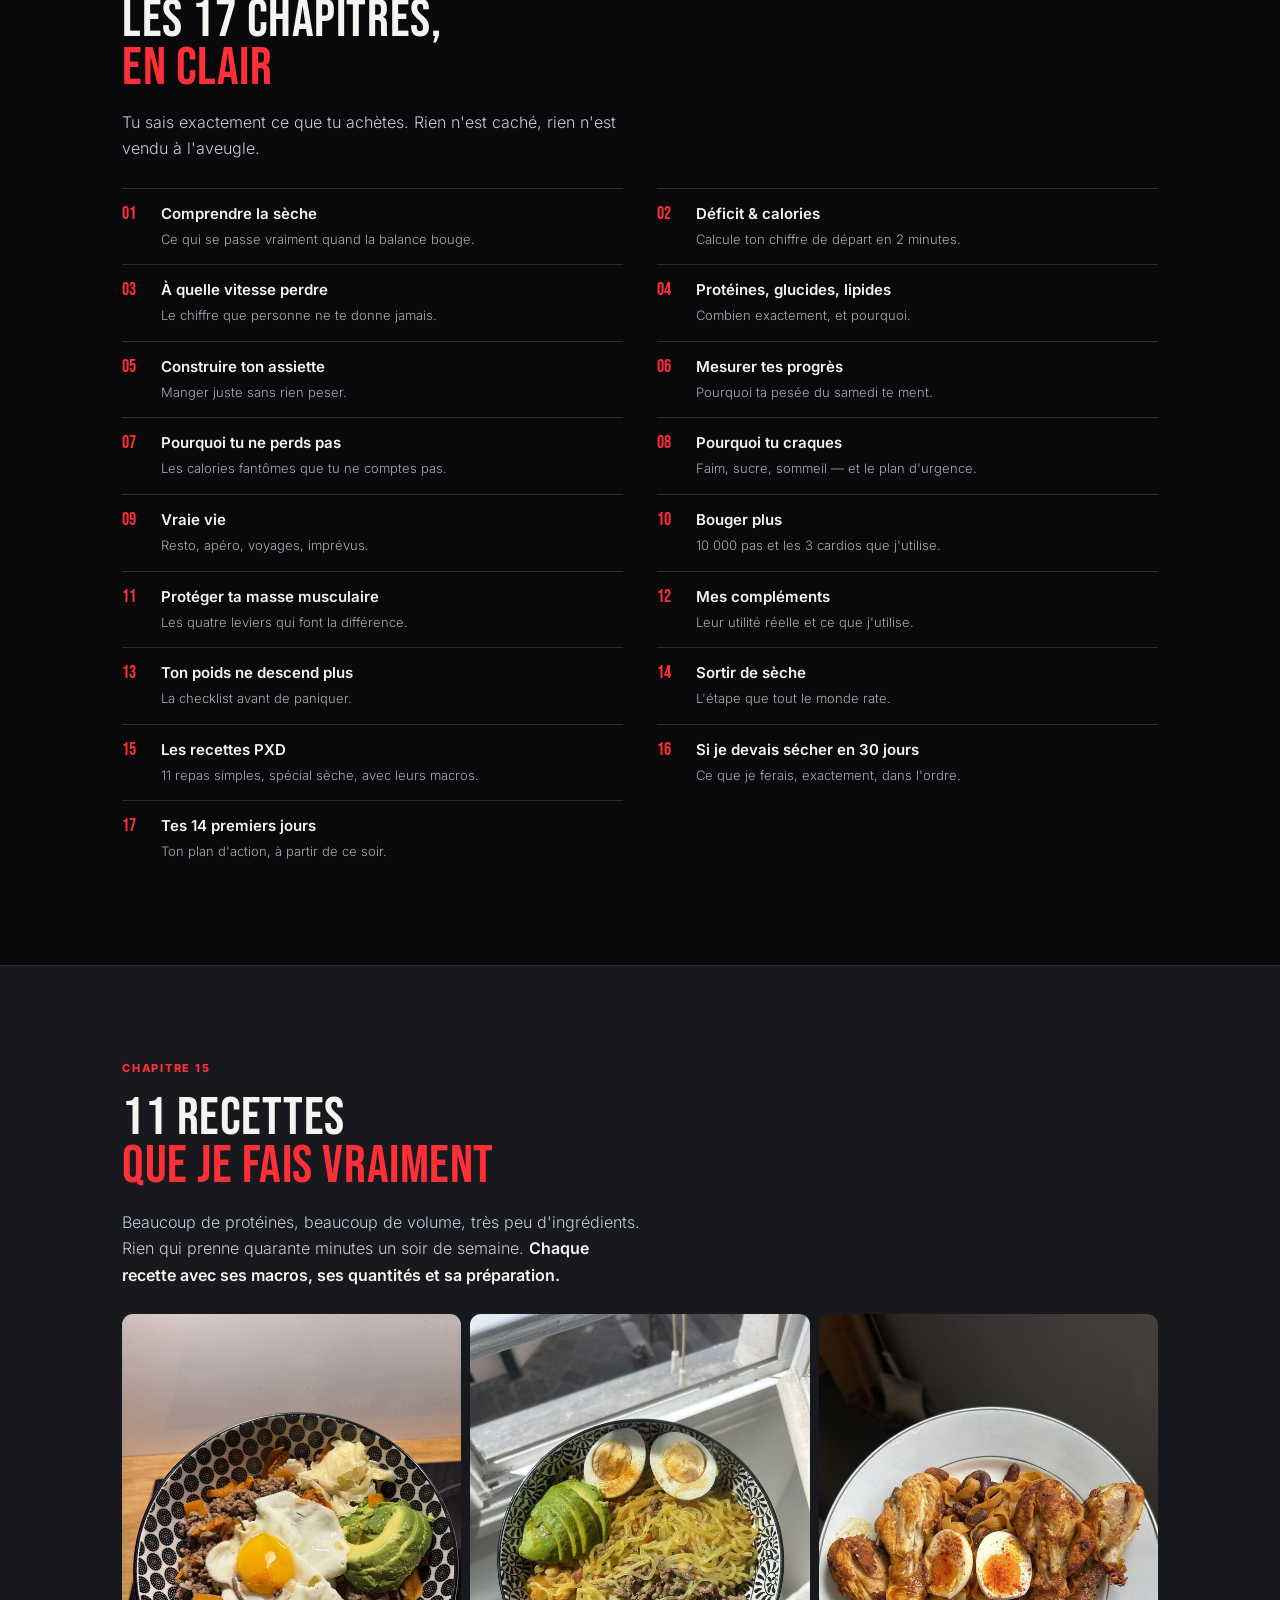
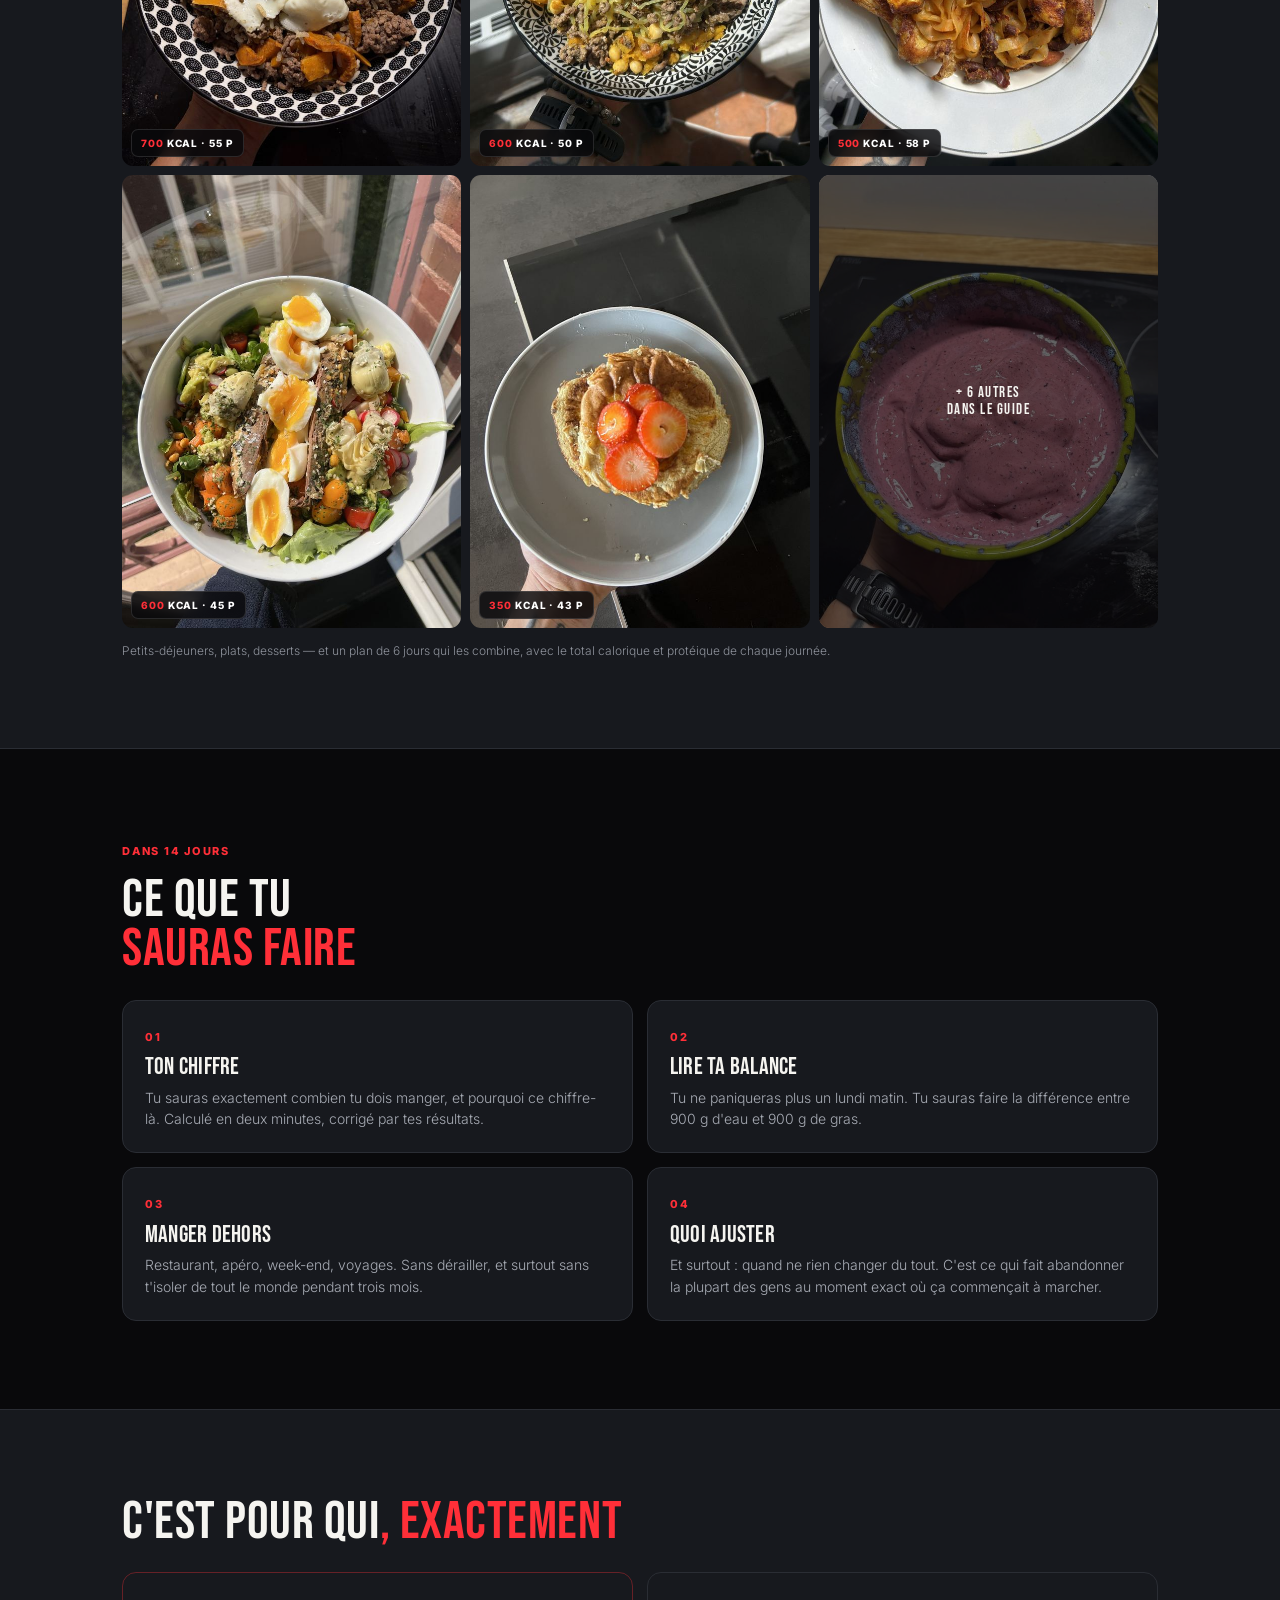
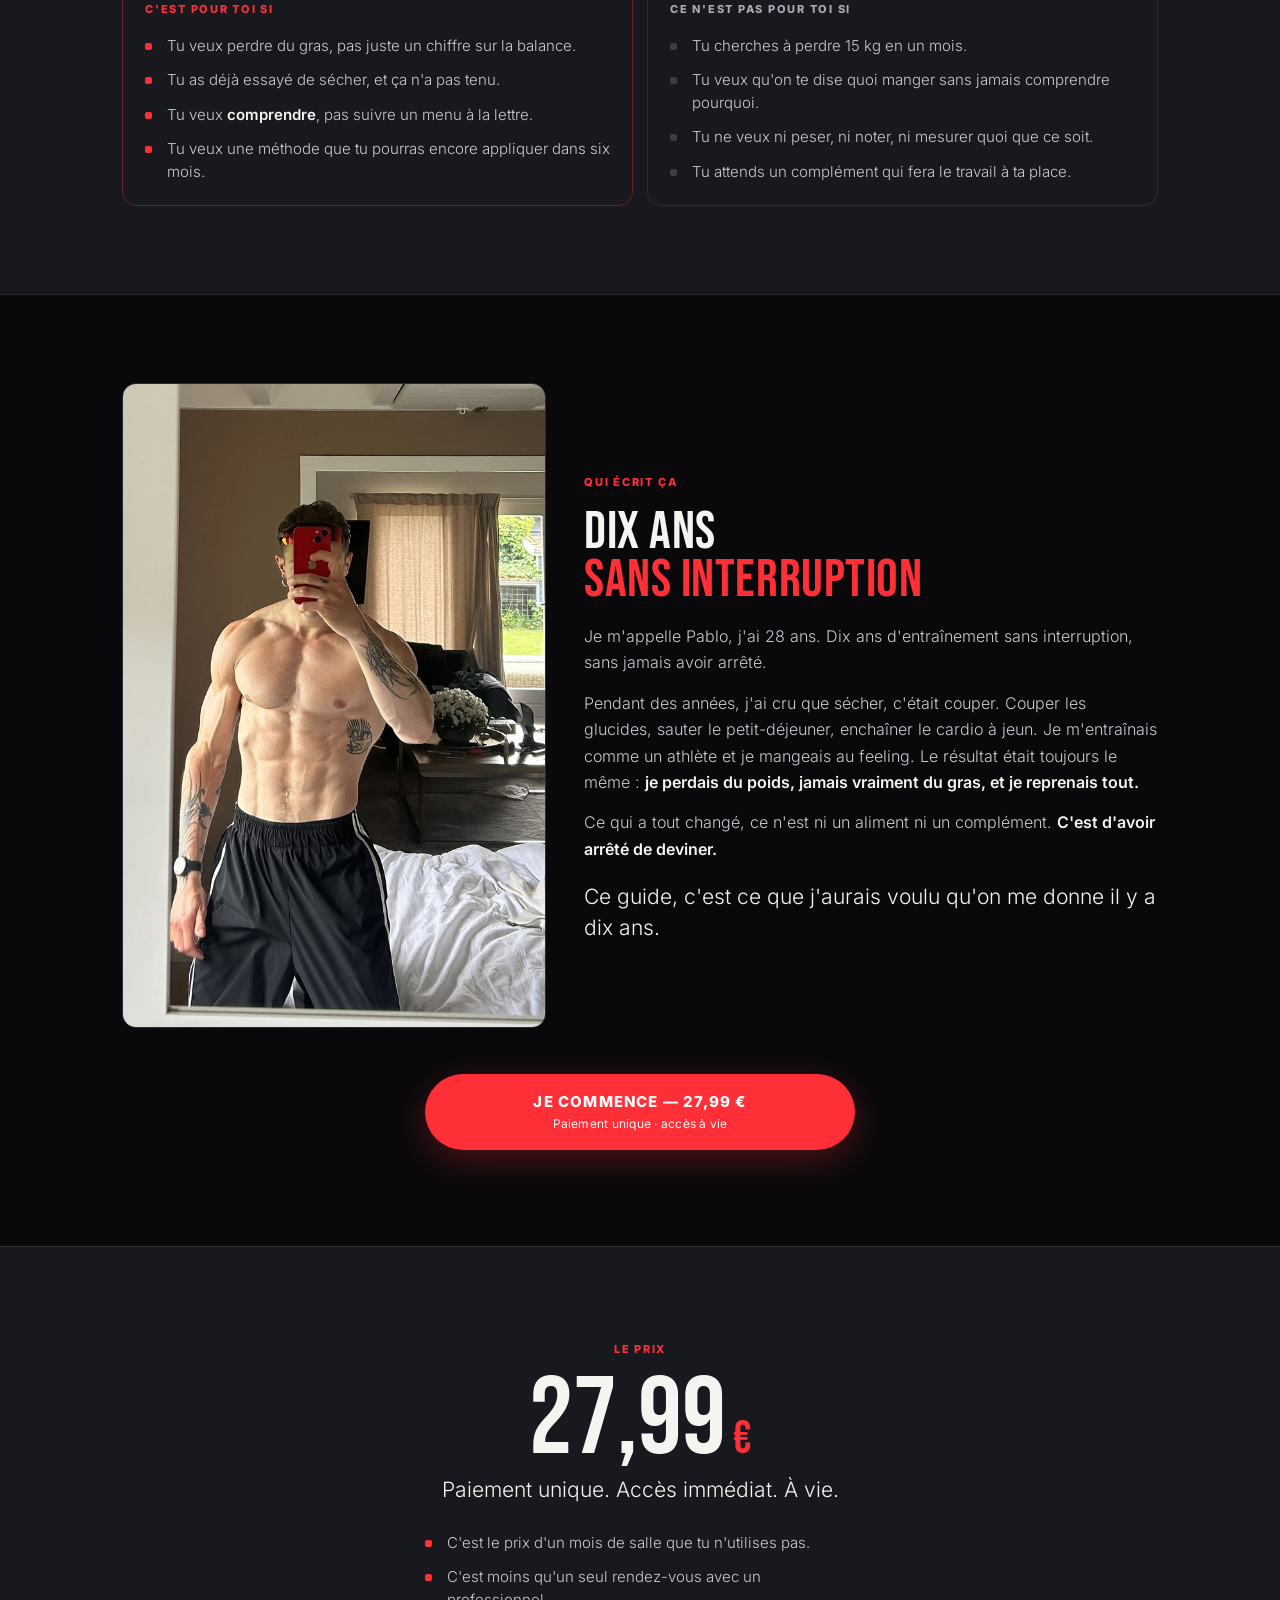
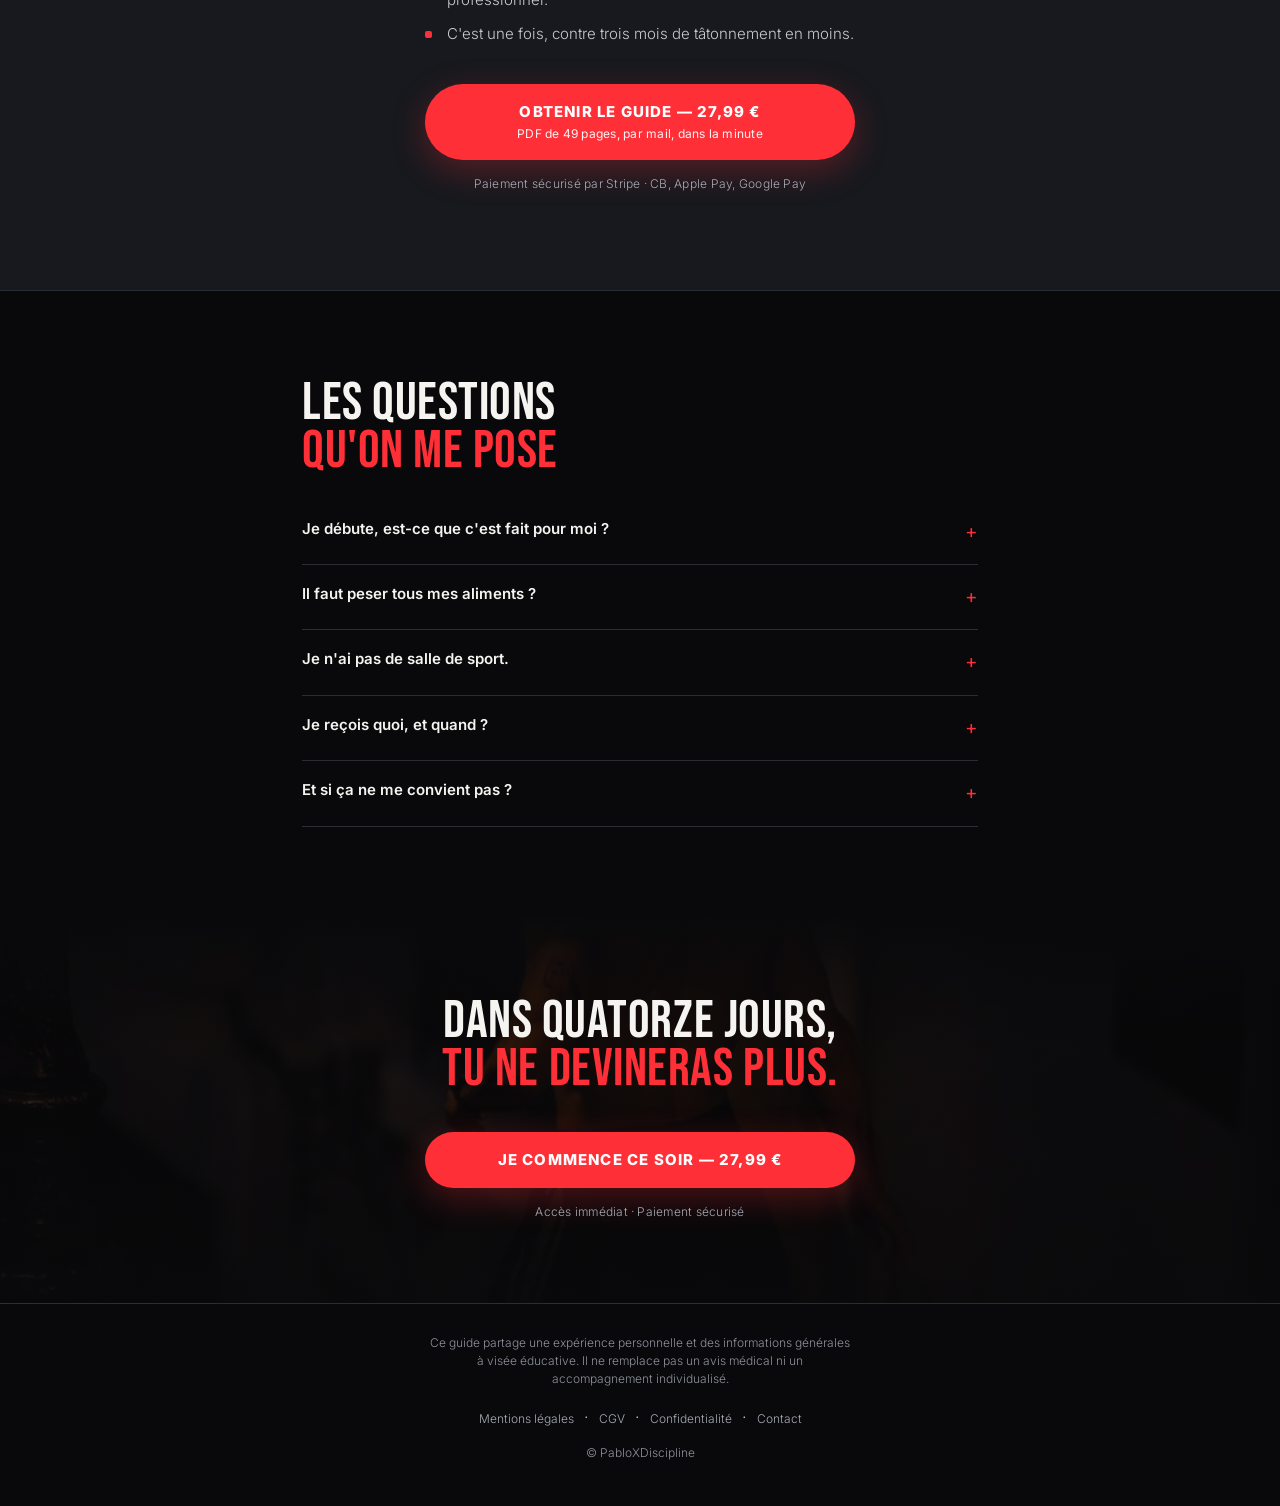
==== commit 5bf72270: "Add files via upload" ====
--- a/index.html
+++ b/index.html
@@ -252,6 +252,10 @@
       <div class="spec"><div class="v">14</div><div class="l">Jours de plan</div></div>
     </div>
 
+      <p style="margin-top:20px;max-width:44ch"><strong>Tu n'as pas besoin de tout lire ce
+      soir.</strong> Trois chapitres suffisent pour démarrer demain matin. Le reste, tu le liras
+      quand les vraies questions arriveront.</p>
+
     <p class="small" style="margin-top:28px">Des pages réelles du guide, pas une maquette&nbsp;:</p>
     <div class="rail" style="margin-top:12px">
       <img src="pg1.jpg" width="620" height="875" alt="Page : de quoi est fait ton poids" loading="lazy">
@@ -261,7 +265,7 @@
     </div>
 
     <div class="ctabox" style="margin-top:26px">
-      <a class="btn" href="https://buy.stripe.com/5kQ00j2qn0N9f0R1b03F61e" rel="noopener" data-buy>Je veux la méthode — 27,99 €<span class="u">PDF · accès immédiat par mail</span></a>
+      <a class="btn" href="https://buy.stripe.com/eVqcN51mj3ZlcSJg5U3F61g" rel="noopener" data-buy>Je veux la méthode — 27,99 €<span class="u">PDF · accès immédiat par mail</span></a>
       <div class="rea">Paiement sécurisé · Livraison en moins d'une minute</div>
     </div>
   </div>
@@ -400,7 +404,7 @@
       </div>
     </div>
     <div class="ctabox" style="margin-top:38px">
-      <a class="btn" href="https://buy.stripe.com/5kQ00j2qn0N9f0R1b03F61e" rel="noopener" data-buy>Je commence — 27,99 €<span class="u">Paiement unique · accès à vie</span></a>
+      <a class="btn" href="https://buy.stripe.com/eVqcN51mj3ZlcSJg5U3F61g" rel="noopener" data-buy>Je commence — 27,99 €<span class="u">Paiement unique · accès à vie</span></a>
     </div>
   </div>
 </section>
@@ -419,7 +423,7 @@
       </ul>
     </div>
     <div class="ctabox" style="margin-top:30px">
-      <a class="btn" href="https://buy.stripe.com/5kQ00j2qn0N9f0R1b03F61e" rel="noopener" data-buy>Obtenir le guide — 27,99 €<span class="u">PDF de 49 pages, par mail, dans la minute</span></a>
+      <a class="btn" href="https://buy.stripe.com/eVqcN51mj3ZlcSJg5U3F61g" rel="noopener" data-buy>Obtenir le guide — 27,99 €<span class="u">PDF de 49 pages, par mail, dans la minute</span></a>
       <div class="rea">Paiement sécurisé par Stripe · CB, Apple&nbsp;Pay, Google&nbsp;Pay</div>
     </div>
   </div>
@@ -458,7 +462,7 @@
   <div class="inner">
     <h2>Dans quatorze jours,<br><span class="red">tu ne devineras plus.</span></h2>
     <div class="ctabox" style="margin-top:30px">
-      <a class="btn" href="https://buy.stripe.com/5kQ00j2qn0N9f0R1b03F61e" rel="noopener" data-buy>Je commence ce soir — 27,99 €</a>
+      <a class="btn" href="https://buy.stripe.com/eVqcN51mj3ZlcSJg5U3F61g" rel="noopener" data-buy>Je commence ce soir — 27,99 €</a>
       <div class="rea">Accès immédiat · Paiement sécurisé</div>
     </div>
   </div>
@@ -480,7 +484,7 @@
 <!-- ==================== BARRE STICKY MOBILE ==================== -->
 <div class="sticky" id="sticky">
   <div class="lab"><b>Protocole Sèche</b><span>49 pages · accès immédiat</span></div>
-  <a href="https://buy.stripe.com/5kQ00j2qn0N9f0R1b03F61e" rel="noopener" data-buy>27,99 € — J'achète</a>
+  <a href="https://buy.stripe.com/eVqcN51mj3ZlcSJg5U3F61g" rel="noopener" data-buy>27,99 € — J'achète</a>
 </div>
 
 <script>
@@ -489,7 +493,7 @@
    Exemple : const STRIPE_URL = "https://buy.stripe.com/xxxxxxxxxxxx";
    Tant que la valeur reste vide, les boutons font défiler vers le bloc prix.
    =================================================================== */
-const STRIPE_URL = "https://buy.stripe.com/5kQ00j2qn0N9f0R1b03F61e";
+const STRIPE_URL = "https://buy.stripe.com/eVqcN51mj3ZlcSJg5U3F61g";
 
 (function () {
   if (STRIPE_URL) {
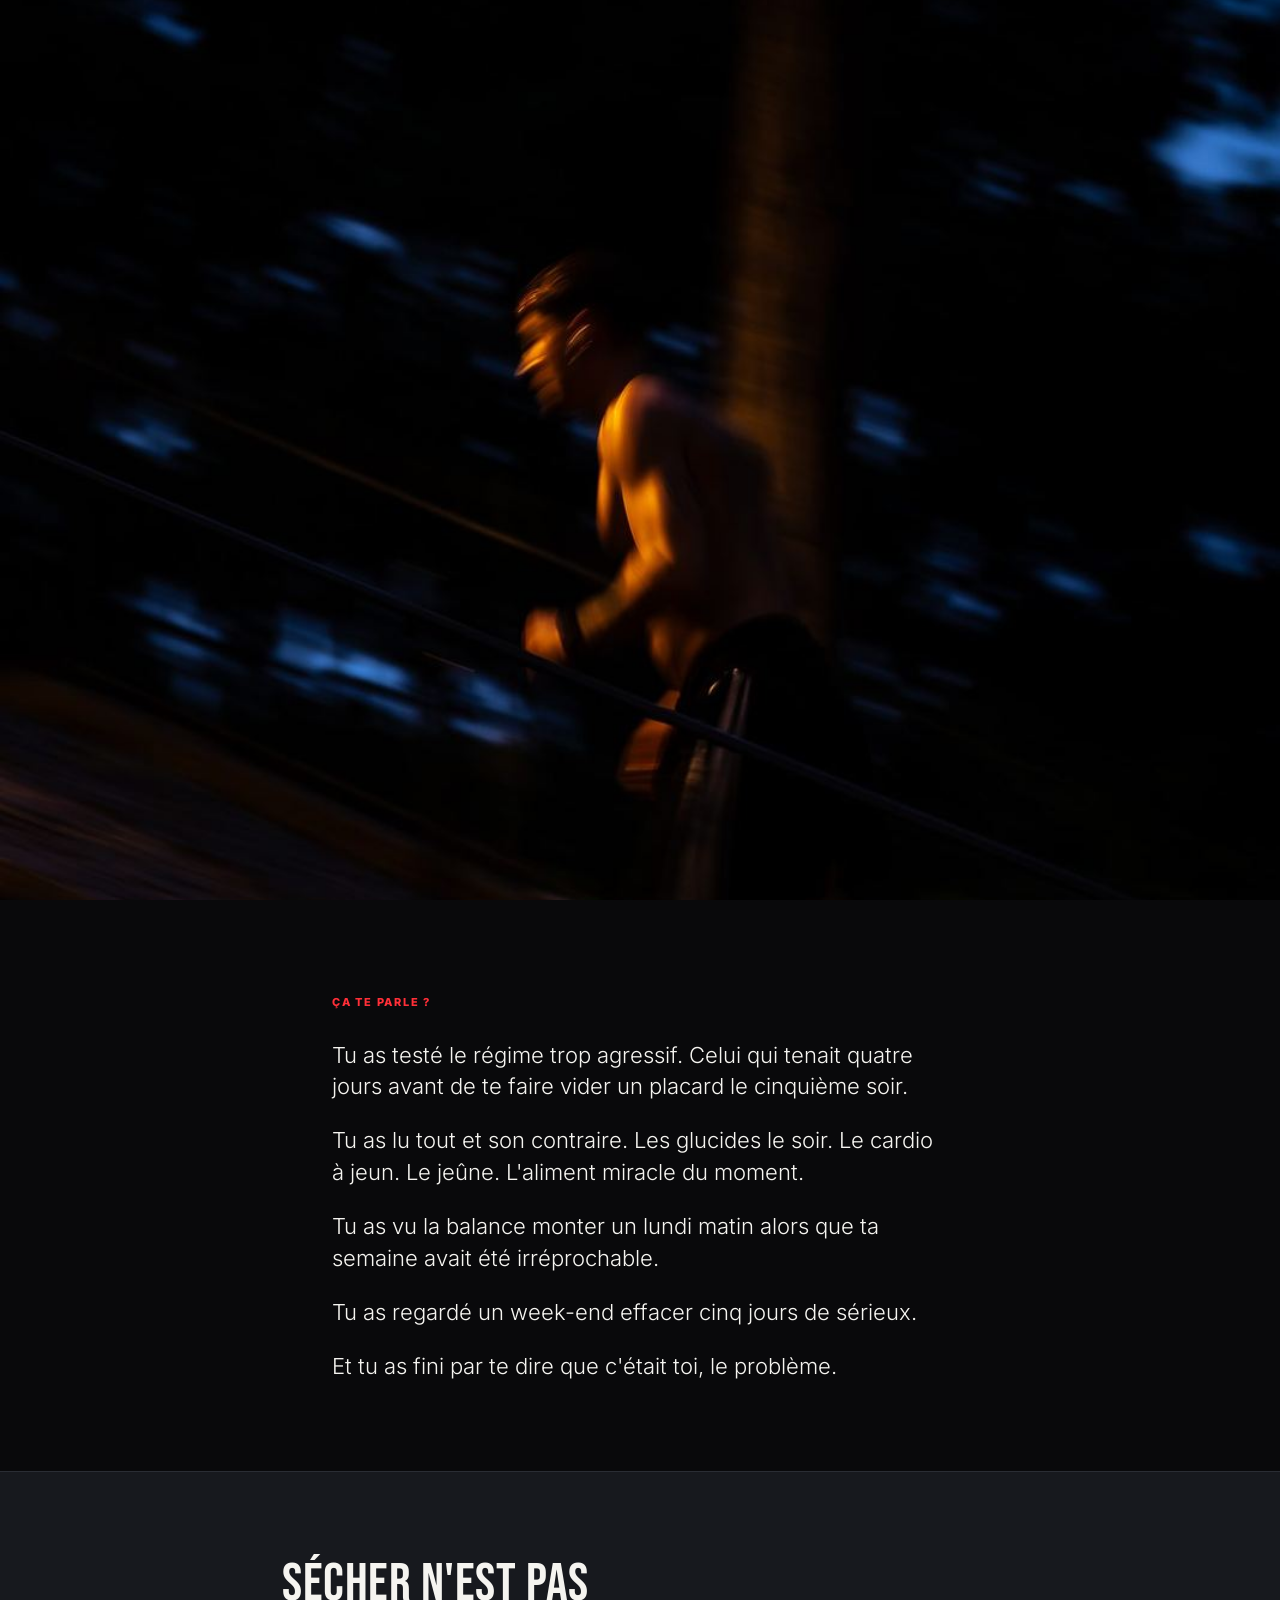
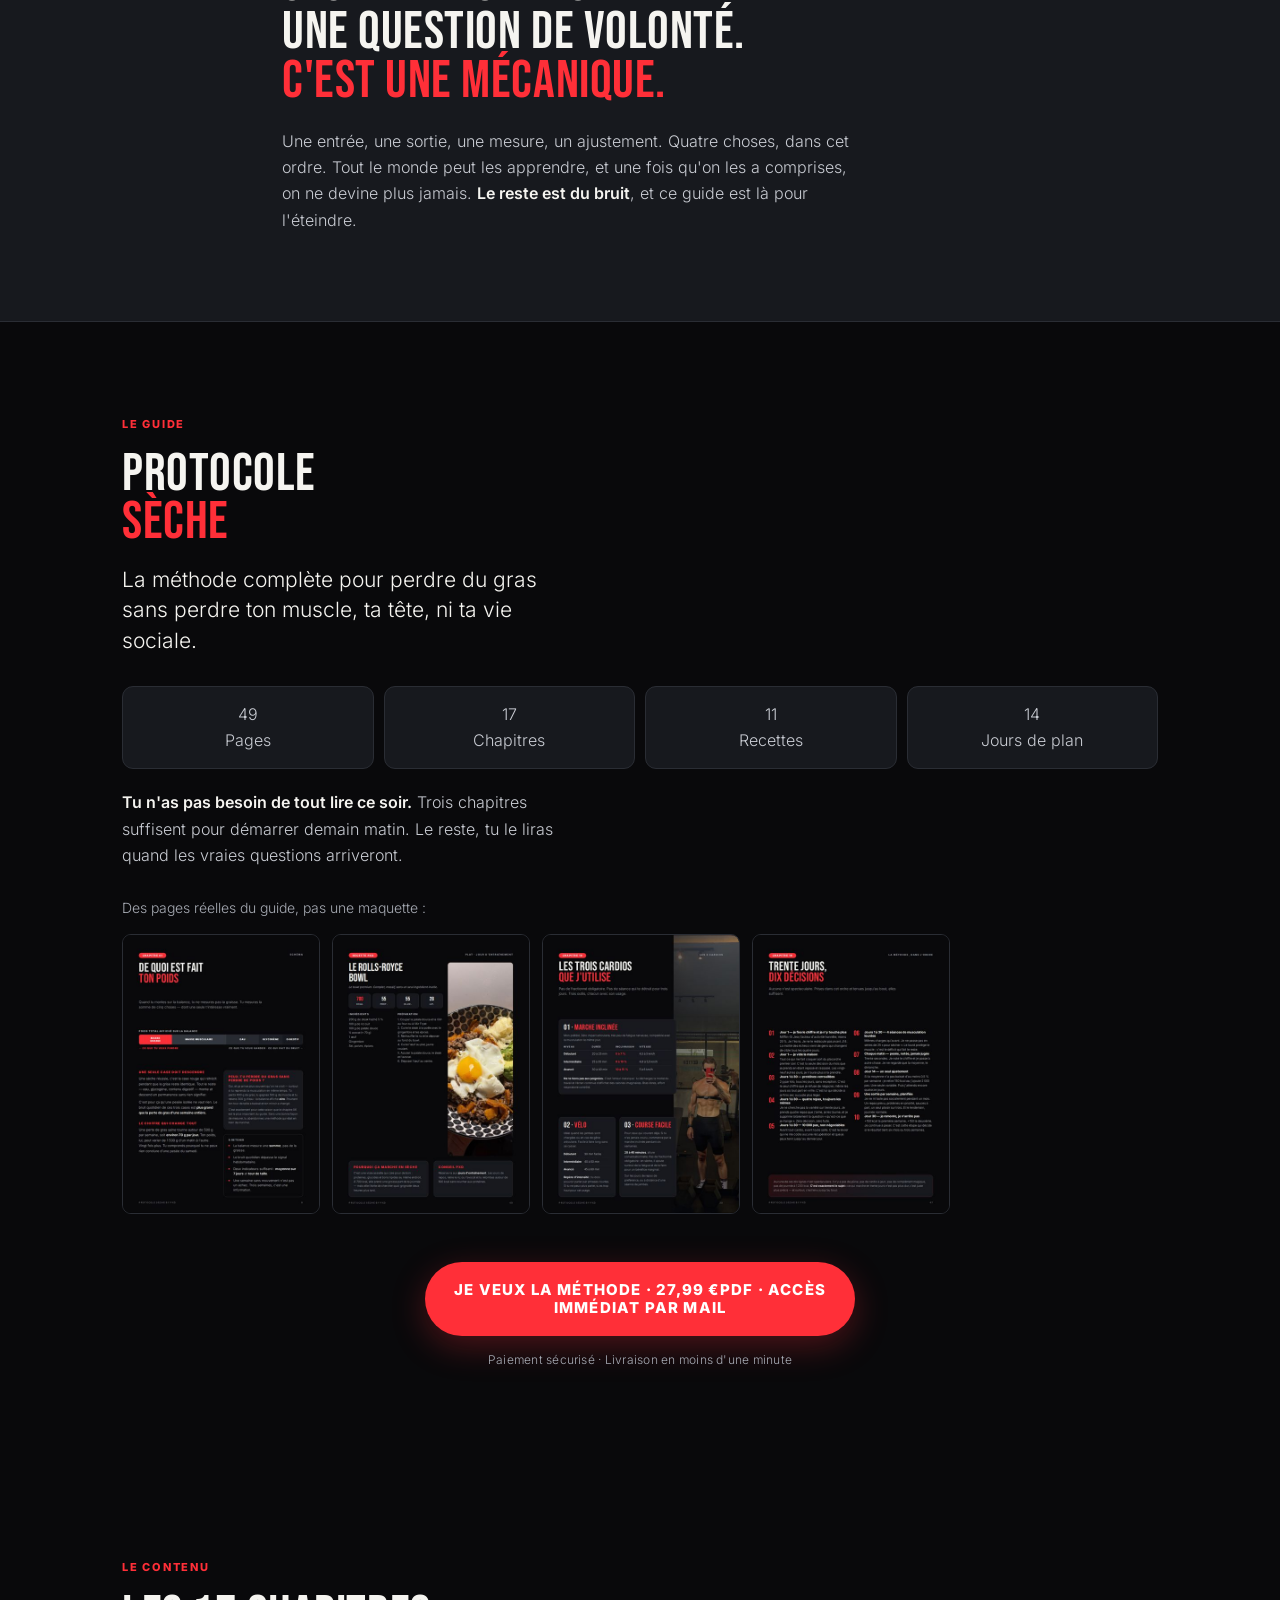
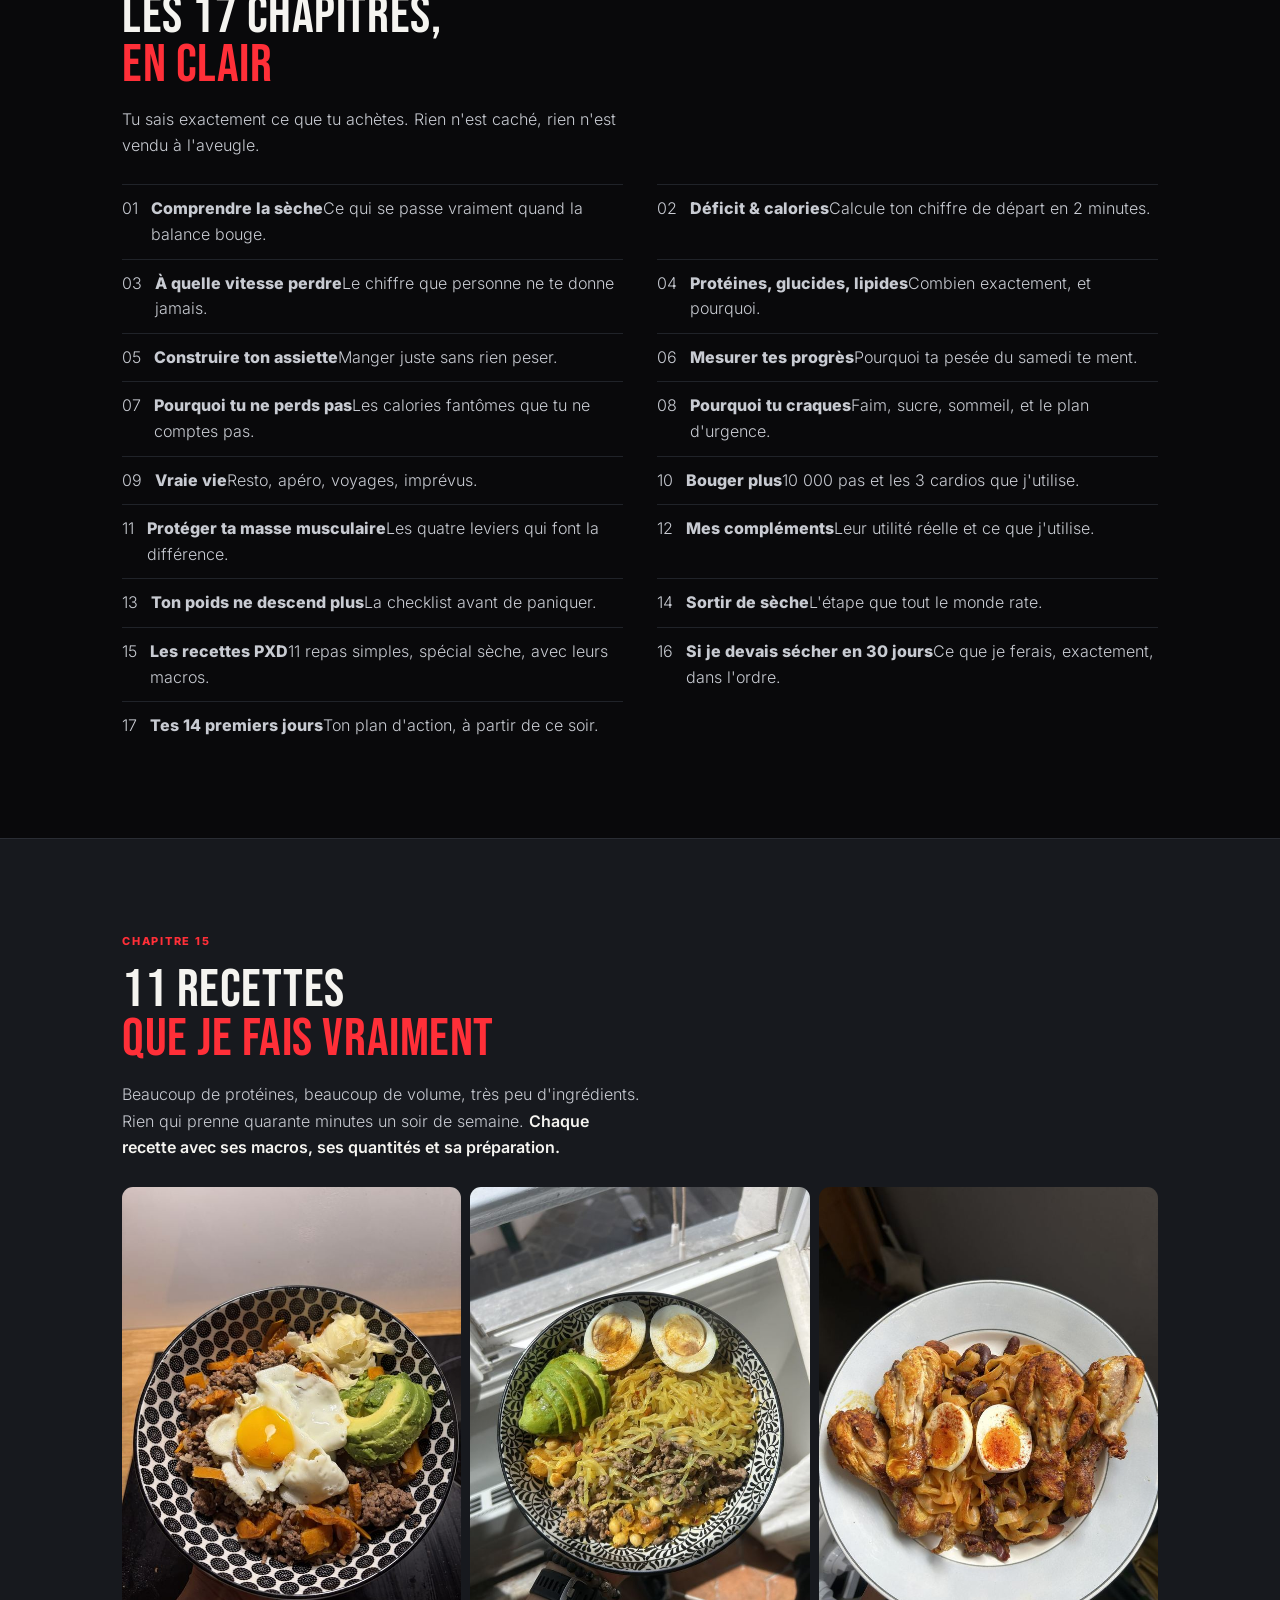
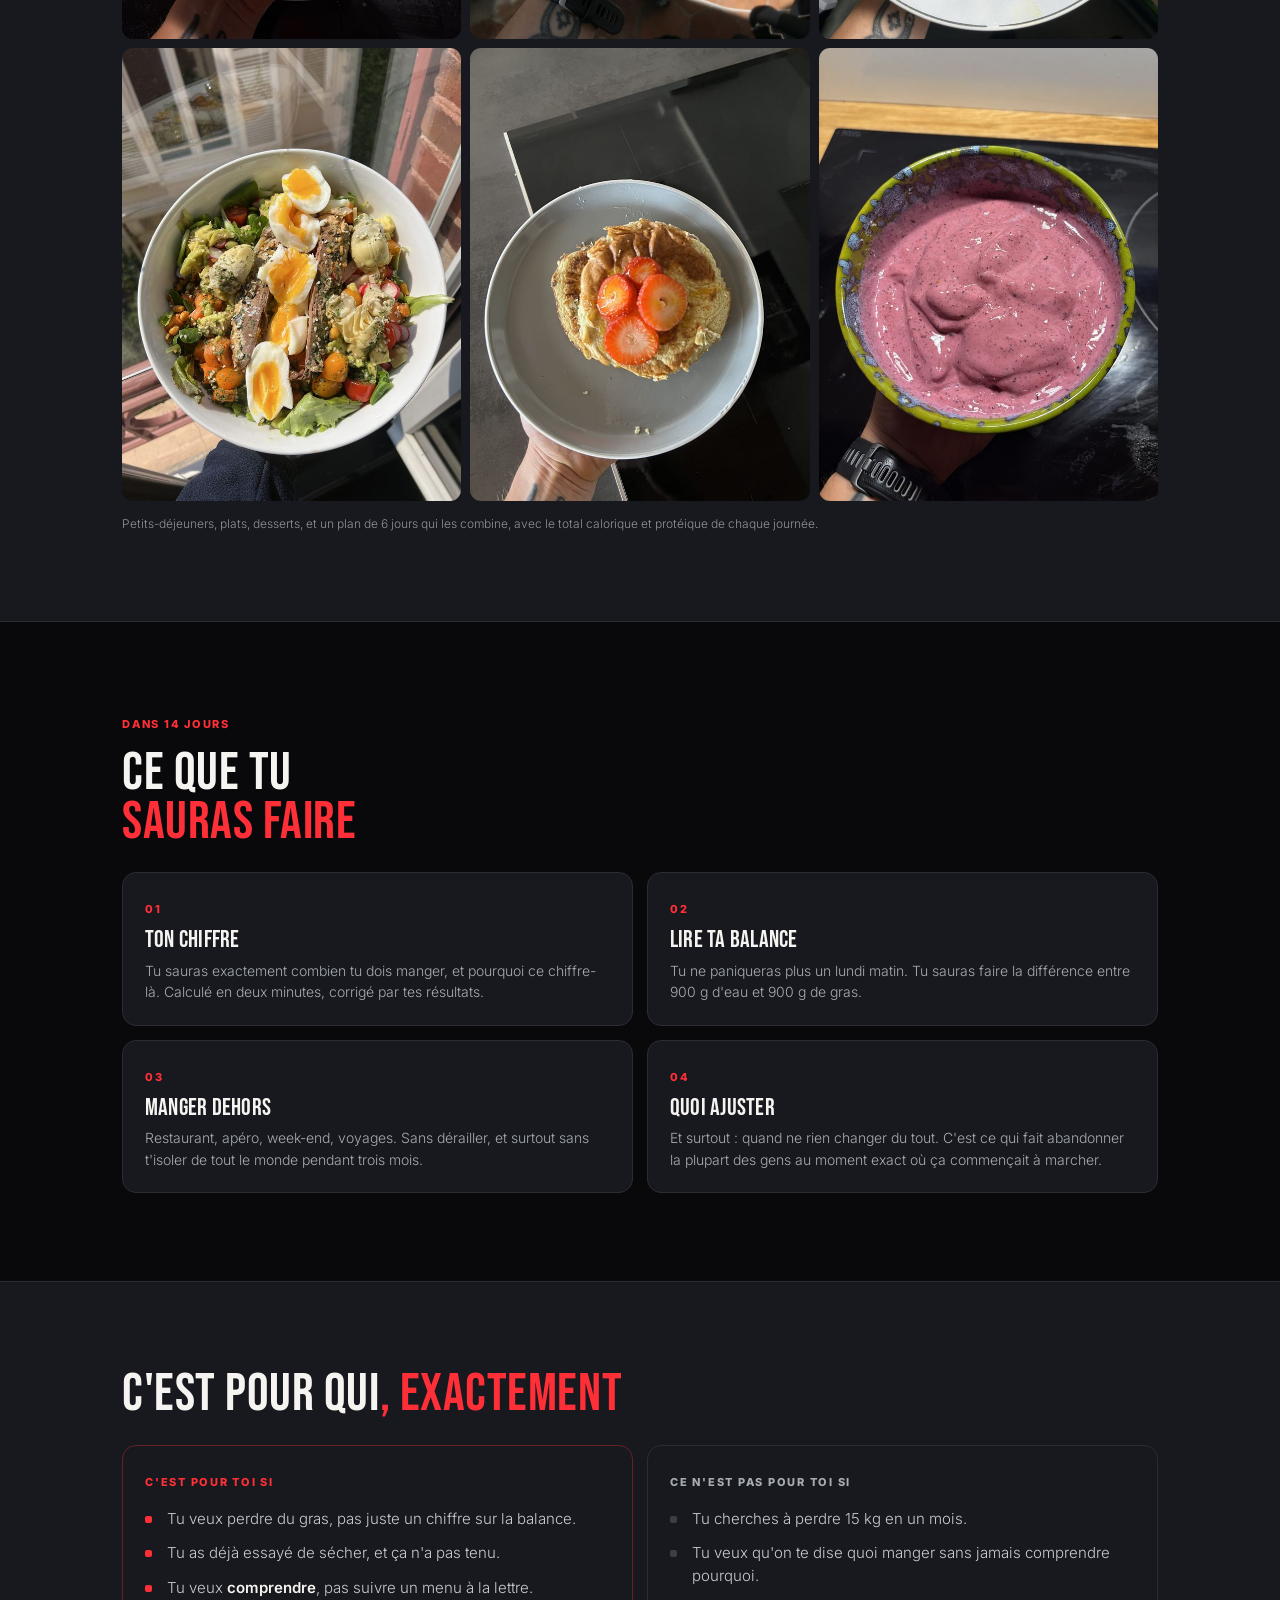
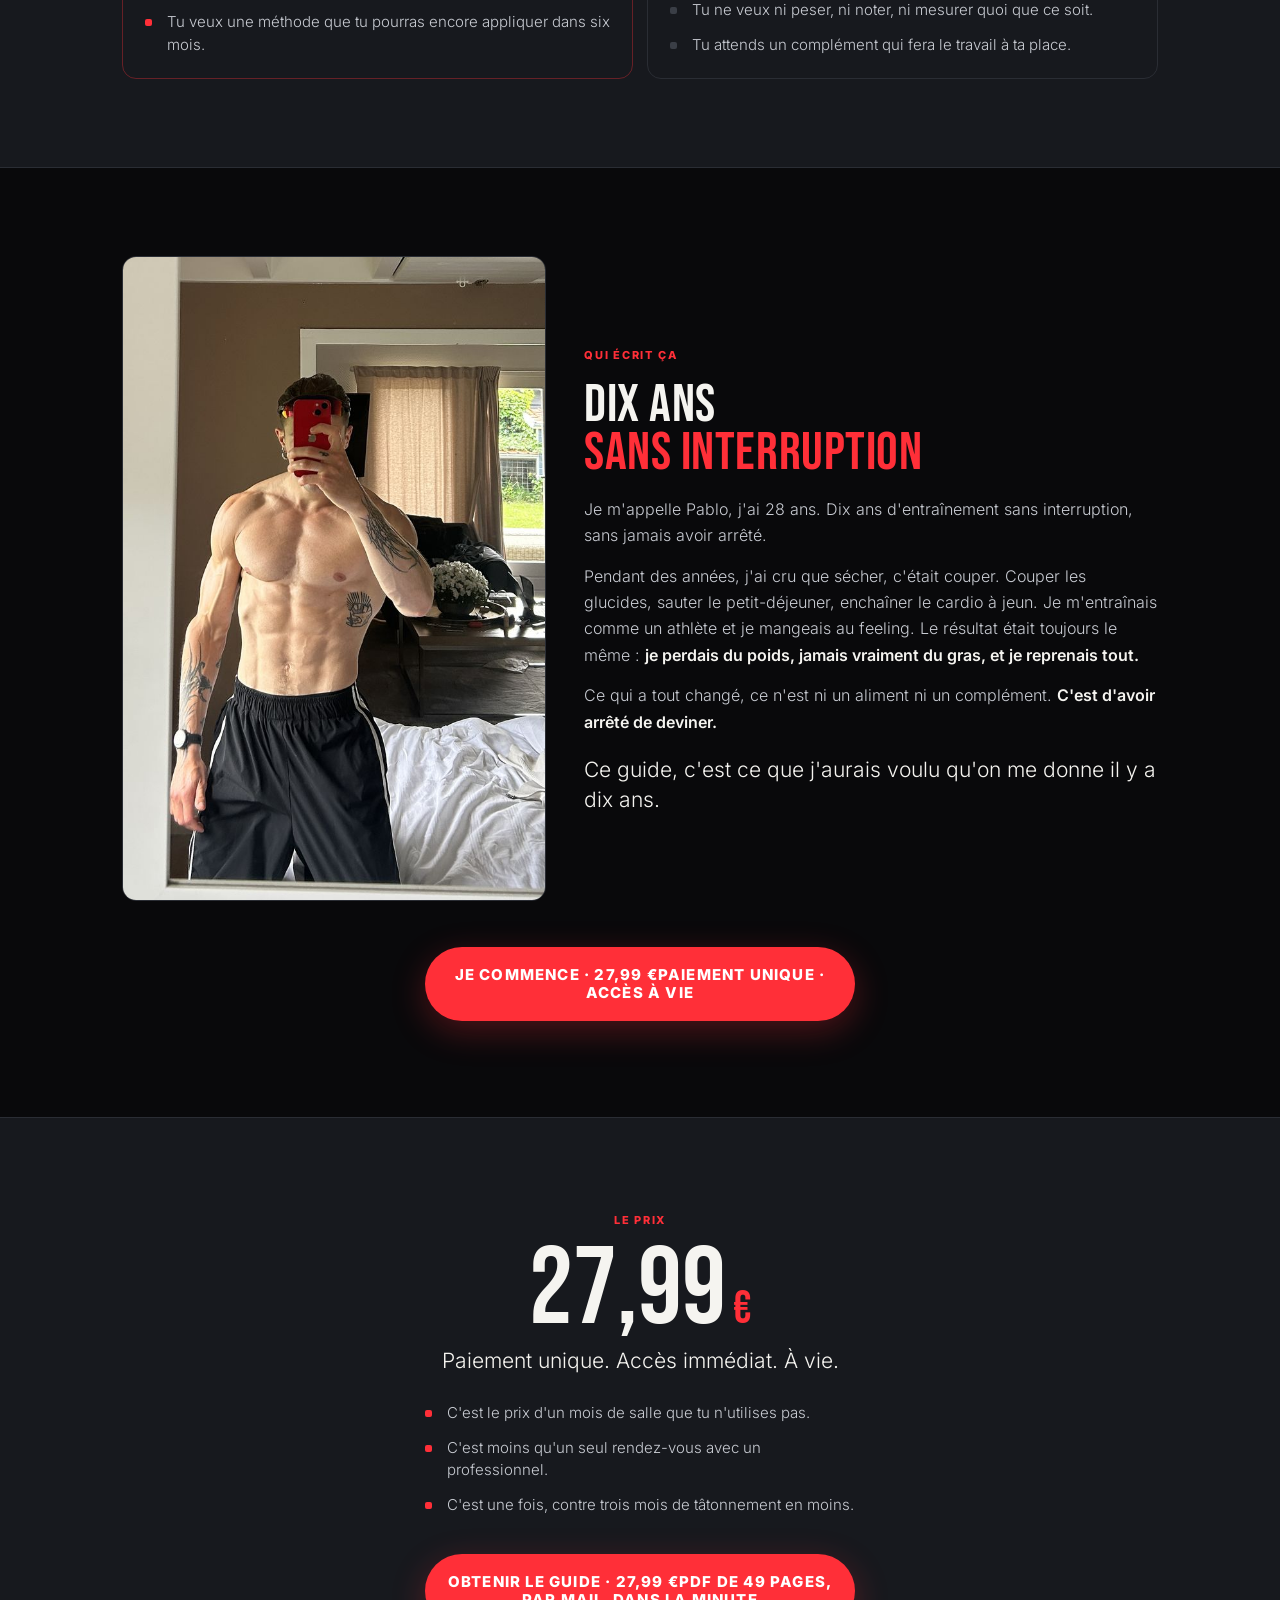
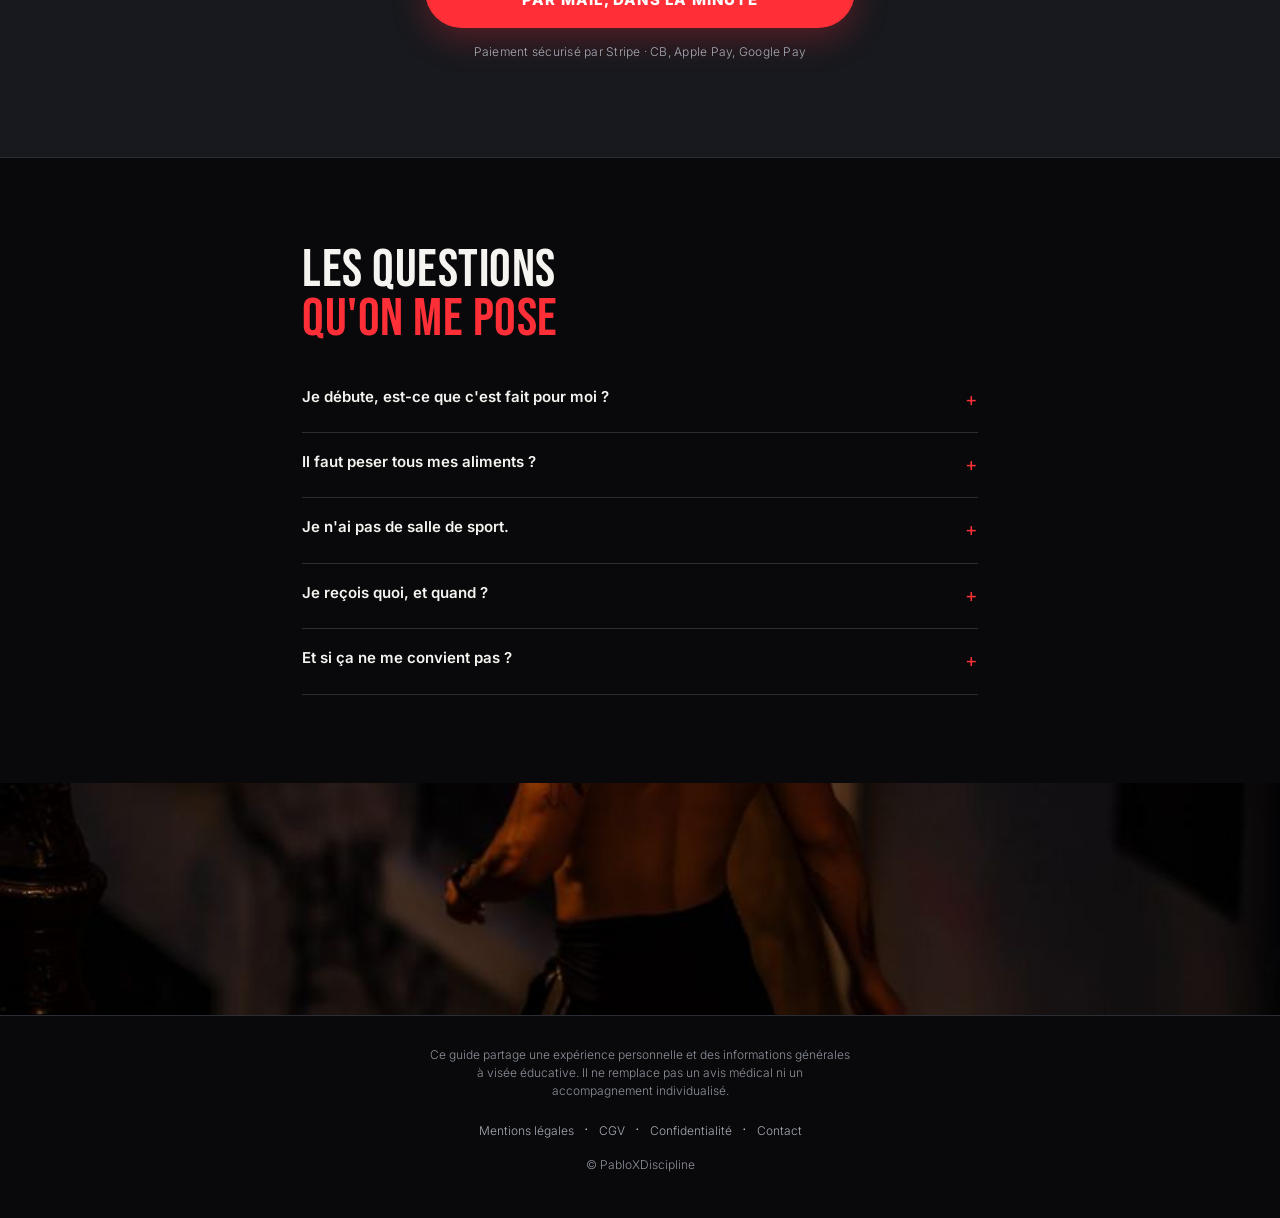
==== commit 844ac91c: "Add files via upload" ====
--- a/index.html
+++ b/index.html
@@ -3,7 +3,7 @@
 <head>
 <meta charset="utf-8">
 <meta name="viewport" content="width=device-width, initial-scale=1, viewport-fit=cover">
-<title>Protocole Sèche — La méthode complète pour perdre du gras | PXD</title>
+<title>Protocole Sèche · La méthode complète pour perdre du gras | PXD</title>
 <meta name="description" content="49 pages, 17 chapitres, 11 recettes et un plan de 14 jours. La méthode complète pour perdre du gras sans perdre ton muscle, ta tête, ni ta vie sociale.">
 <meta name="theme-color" content="#09090B">
 <meta property="og:title" content="Protocole Sèche by PXD">
@@ -14,7 +14,7 @@
 
 <style>
 /* ===================================================================
-   PROTOCOLE SÈCHE — LANDING PAGE
+   PROTOCOLE SÈCHE. LANDING PAGE
    ⚠️  UNE SEULE CHOSE À MODIFIER : la variable STRIPE_URL en bas de page
    =================================================================== */
 
@@ -34,87 +34,44 @@
 body{background:var(--noir);color:var(--gris2);font-family:'Inter',system-ui,sans-serif;
   font-weight:300;line-height:1.6;overflow-x:hidden}
 img{display:block;max-width:100%;height:auto}
-a{color:inherit}
-
-.wrap{max-width:var(--max);margin:0 auto;padding-left:var(--pad);padding-right:var(--pad)}
-section{padding:64px 0}
-.pill{display:inline-block;background:var(--rouge);color:#fff;font-weight:800;font-size:10px;
-  letter-spacing:.16em;text-transform:uppercase;padding:6px 13px;border-radius:100px;line-height:1}
-.pill.ghost{background:transparent;border:1px solid var(--line);color:var(--gris)}
-.rule{width:44px;height:3px;background:var(--rouge);border-radius:2px}
+a{color:inherit}.wrap{max-width:var(--max);margin:0 auto;padding-left:var(--pad);padding-right:var(--pad)}
+section{padding:64px 0}.pill{display:inline-block;background:var(--rouge);color:#fff;font-weight:800;font-size:10px;
+  letter-spacing:.16em;text-transform:uppercase;padding:6px 13px;border-radius:100px;line-height:1}.pill.ghost{background:transparent;border:1px solid var(--line);color:var(--gris)}.rule{width:44px;height:3px;background:var(--rouge);border-radius:2px}
 
 h1,h2,h3.big{font-family:'Bebas',Impact,sans-serif;font-weight:400;text-transform:uppercase;
   color:var(--blanc);line-height:.9;letter-spacing:.01em}
 h1{font-size:clamp(38px,10.5vw,74px)}
-h2{font-size:clamp(31px,8vw,54px)}
-.red{color:var(--rouge)}
-p{font-size:16px;line-height:1.65}
-.lede{font-size:clamp(17px,4.4vw,21px);line-height:1.45;color:var(--blanc);font-weight:300}
-.small{font-size:14px;line-height:1.55;color:var(--gris)}
-.tiny{font-size:12px;line-height:1.5;color:#8E929B}
-.kicker{font-size:11px;font-weight:800;letter-spacing:.16em;text-transform:uppercase;color:var(--rouge)}
-.kicker.g{color:var(--gris)}
+h2{font-size:clamp(31px,8vw,54px)}.red{color:var(--rouge)}
+p{font-size:16px;line-height:1.65}.lede{font-size:clamp(17px,4.4vw,21px);line-height:1.45;color:var(--blanc);font-weight:300}.small{font-size:14px;line-height:1.55;color:var(--gris)}.tiny{font-size:12px;line-height:1.5;color:#8E929B}.kicker{font-size:11px;font-weight:800;letter-spacing:.16em;text-transform:uppercase;color:var(--rouge)}.kicker.g{color:var(--gris)}
 strong{font-weight:600;color:var(--blanc)}
 
-/* ---------- HERO ---------- */
-.hero{position:relative;min-height:100svh;display:flex;flex-direction:column;
-  justify-content:flex-end;padding:0;overflow:hidden}
-.hero img.bg{position:absolute;inset:0;width:100%;height:100%;object-fit:cover;object-position:60% 40%}
-.hero .veil{position:absolute;inset:0;background:
-  linear-gradient(to bottom,rgba(9,9,11,.72) 0%,rgba(9,9,11,.30) 30%,rgba(9,9,11,.86) 72%,#09090B 100%)}
-.hero .top{position:absolute;top:0;left:0;right:0;padding:22px var(--pad) 0;z-index:2}
-.hero .inner{position:relative;z-index:2;padding:0 var(--pad) 52px}
-.hero h1{margin-top:16px}
-.hero .scroll{margin-top:26px;font-size:12px;letter-spacing:.14em;text-transform:uppercase;
-  color:var(--gris);font-weight:600;display:flex;align-items:center;gap:9px}
-.hero .scroll:after{content:"";width:1px;height:22px;background:var(--rouge);display:block}
-
-/* ---------- MIROIR ---------- */
-.mirror p{font-size:clamp(17px,4.6vw,22px);line-height:1.45;color:var(--blanc);font-weight:300}
-.mirror p+p{margin-top:22px}
-.mirror .last{color:var(--gris)}
-
-/* ---------- TURN ---------- */
-.turn{background:var(--anthra);border-top:1px solid var(--line);border-bottom:1px solid var(--line)}
-
-/* ---------- CARTES ---------- */
-.card{background:var(--anthra);border:1px solid var(--line);border-radius:14px;padding:22px}
-.card.flat{background:transparent}
-.grid{display:grid;gap:14px}
-@media(min-width:760px){
-  .grid.g2{grid-template-columns:1fr 1fr}
-  .grid.g3{grid-template-columns:repeat(3,1fr)}
-  .grid.g4{grid-template-columns:repeat(4,1fr)}
+/* ---------- HERO ---------- */.hero{position:relative;min-height:100svh;display:flex;flex-direction:column;
+  justify-content:flex-end;padding:0;overflow:hidden}.hero img.bg{position:absolute;inset:0;width:100%;height:100%;object-fit:cover;object-position:60% 40%}.hero.veil{position:absolute;inset:0;background:
+  linear-gradient(to bottom,rgba(9,9,11,.72) 0%,rgba(9,9,11,.30) 30%,rgba(9,9,11,.86) 72%,#09090B 100%)}.hero.top{position:absolute;top:0;left:0;right:0;padding:22px var(--pad) 0;z-index:2}.hero.inner{position:relative;z-index:2;padding:0 var(--pad) 52px}.hero h1{margin-top:16px}.hero.scroll{margin-top:26px;font-size:12px;letter-spacing:.14em;text-transform:uppercase;
+  color:var(--gris);font-weight:600;display:flex;align-items:center;gap:9px}.hero.scroll:after{content:"";width:1px;height:22px;background:var(--rouge);display:block}
+
+/* ---------- MIROIR ---------- */.mirror p{font-size:clamp(17px,4.6vw,22px);line-height:1.45;color:var(--blanc);font-weight:300}.mirror p+p{margin-top:22px}.mirror.last{color:var(--gris)}
+
+/* ---------- TURN ---------- */.turn{background:var(--anthra);border-top:1px solid var(--line);border-bottom:1px solid var(--line)}
+
+/* ---------- CARTES ---------- */.card{background:var(--anthra);border:1px solid var(--line);border-radius:14px;padding:22px}.card.flat{background:transparent}.grid{display:grid;gap:14px}
+@media(min-width:760px){.grid.g2{grid-template-columns:1fr 1fr}.grid.g3{grid-template-columns:repeat(3,1fr)}.grid.g4{grid-template-columns:repeat(4,1fr)}
   section{padding:88px 0}
 }
 
-/* ---------- SPECS ---------- */
-.specs{display:grid;grid-template-columns:repeat(2,1fr);gap:10px}
-@media(min-width:560px){.specs{grid-template-columns:repeat(4,1fr)}}
-.spec{background:var(--anthra);border:1px solid var(--line);border-radius:11px;padding:15px 10px;text-align:center}
-.spec .v{font-family:'Bebas',sans-serif;font-size:30px;color:var(--rouge);line-height:1}
-.spec .l{font-size:10px;font-weight:800;letter-spacing:.13em;text-transform:uppercase;
+/* ---------- SPECS ---------- */.specs{display:grid;grid-template-columns:repeat(2,1fr);gap:10px}
+@media(min-width:560px){.specs{grid-template-columns:repeat(4,1fr)}}.spec{background:var(--anthra);border:1px solid var(--line);border-radius:11px;padding:15px 10px;text-align:center}.spec.v{font-family:'Bebas',sans-serif;font-size:30px;color:var(--rouge);line-height:1}.spec.l{font-size:10px;font-weight:800;letter-spacing:.13em;text-transform:uppercase;
   color:var(--gris);margin-top:6px}
 
-/* ---------- CAROUSEL PAGES ---------- */
-.rail{display:flex;gap:12px;overflow-x:auto;padding:4px 0 14px;
+/* ---------- CAROUSEL PAGES ---------- */.rail{display:flex;gap:12px;overflow-x:auto;padding:4px 0 14px;
   scroll-snap-type:x mandatory;-webkit-overflow-scrolling:touch;
   margin-left:calc(var(--pad)*-1);margin-right:calc(var(--pad)*-1);
-  padding-left:var(--pad);padding-right:var(--pad);scrollbar-width:none}
-.rail::-webkit-scrollbar{display:none}
-.rail>*{flex:0 0 auto;scroll-snap-align:center}
-.rail img{width:198px;border-radius:9px;border:1px solid var(--line)}
-
-/* ---------- RECETTES ---------- */
-.recgrid{display:grid;grid-template-columns:1fr 1fr;gap:9px}
-@media(min-width:760px){.recgrid{grid-template-columns:repeat(3,1fr)}}
-.rec{position:relative;border-radius:11px;overflow:hidden;aspect-ratio:3/4;background:#000}
-.rec img{width:100%;height:100%;object-fit:cover}
-.rec .tag{position:absolute;left:9px;bottom:9px;background:rgba(9,9,11,.82);
+  padding-left:var(--pad);padding-right:var(--pad);scrollbar-width:none}.rail::-webkit-scrollbar{display:none}.rail>*{flex:0 0 auto;scroll-snap-align:center}.rail img{width:198px;border-radius:9px;border:1px solid var(--line)}
+
+/* ---------- RECETTES ---------- */.recgrid{display:grid;grid-template-columns:1fr 1fr;gap:9px}
+@media(min-width:760px){.recgrid{grid-template-columns:repeat(3,1fr)}}.rec{position:relative;border-radius:11px;overflow:hidden;aspect-ratio:3/4;background:#000}.rec img{width:100%;height:100%;object-fit:cover}.rec.tag{position:absolute;left:9px;bottom:9px;background:rgba(9,9,11,.82);
   backdrop-filter:blur(6px);border:1px solid rgba(255,255,255,.12);border-radius:7px;
-  padding:5px 9px;font-size:10px;font-weight:800;letter-spacing:.09em;color:#fff}
-.rec .tag b{color:var(--rouge)}
-.rec .lock{position:absolute;inset:0;display:flex;align-items:center;justify-content:center;
+  padding:5px 9px;font-size:10px;font-weight:800;letter-spacing:.09em;color:#fff}.rec.tag b{color:var(--rouge)}.rec.lock{position:absolute;inset:0;display:flex;align-items:center;justify-content:center;
   background:rgba(9,9,11,.62);font-family:'Bebas',sans-serif;font-size:15px;letter-spacing:.1em;
   color:var(--blanc);text-align:center;padding:14px;line-height:1.1}
 
@@ -126,21 +83,14 @@
   background:var(--rouge);border-radius:2px}
 ul.pxd.no li:before{background:#3A3E46}
 
-/* ---------- CTA ---------- */
-.ctabox{text-align:center;padding:8px 0}
-.btn{display:block;width:100%;max-width:430px;margin:0 auto;background:var(--rouge);color:#fff;
+/* ---------- CTA ---------- */.ctabox{text-align:center;padding:8px 0}.btn{display:block;width:100%;max-width:430px;margin:0 auto;background:var(--rouge);color:#fff;
   text-decoration:none;border-radius:100px;padding:19px 22px;font-weight:800;font-size:15px;
   letter-spacing:.08em;text-transform:uppercase;line-height:1.2;
-  box-shadow:0 10px 34px rgba(255,47,56,.28);transition:transform .12s ease}
-.btn:active{transform:scale(.985)}
-.btn .u{display:block;font-weight:400;font-size:12px;letter-spacing:.02em;
-  text-transform:none;margin-top:6px;opacity:.94}
-.rea{margin-top:14px;font-size:12px;color:var(--gris);letter-spacing:.02em}
-
-/* ---------- QUI ---------- */
-.who{display:grid;gap:24px}
-@media(min-width:760px){.who{grid-template-columns:0.85fr 1.15fr;align-items:center;gap:38px}}
-.who img{width:100%;border-radius:14px;border:1px solid var(--line)}
+  box-shadow:0 10px 34px rgba(255,47,56,.28);transition:transform.12s ease}.btn:active{transform:scale(.985)}.btn.u{display:block;font-weight:400;font-size:12px;letter-spacing:.02em;
+  text-transform:none;margin-top:6px;opacity:.94}.rea{margin-top:14px;font-size:12px;color:var(--gris);letter-spacing:.02em}
+
+/* ---------- QUI ---------- */.who{display:grid;gap:24px}
+@media(min-width:760px){.who{grid-template-columns:0.85fr 1.15fr;align-items:center;gap:38px}}.who img{width:100%;border-radius:14px;border:1px solid var(--line)}
 
 /* ---------- SOMMAIRE ---------- */
 details.toc{border:1px solid var(--line);border-radius:12px;background:var(--anthra);overflow:hidden}
@@ -148,21 +98,10 @@
   color:var(--blanc);font-size:15px;display:flex;justify-content:space-between;align-items:center}
 details.toc summary::-webkit-details-marker{display:none}
 details.toc summary:after{content:"+";color:var(--rouge);font-size:20px;font-weight:400}
-details.toc[open] summary:after{content:"–"}
-.tocbody{padding:0 20px 20px}
-.tocline{display:flex;gap:13px;padding:11px 0;border-top:1px solid #202329}
-.tocline .n{font-family:'Bebas',sans-serif;color:var(--rouge);font-size:16px;min-width:22px;line-height:1.3}
-.tocline .t b{display:block;color:var(--blanc);font-size:14px;font-weight:600}
-.tocline .t span{font-size:13px;color:var(--gris)}
-.toclist{display:grid;gap:0}
-@media(min-width:760px){.toclist{grid-template-columns:1fr 1fr;column-gap:34px}}
-.toclist .tocline{padding:13px 0;border-top:1px solid var(--line)}
-.toclist .tocline .n{font-size:18px;min-width:26px}
-.toclist .tocline .t b{font-size:15px}
-
-/* ---------- PRIX ---------- */
-.price{font-family:'Bebas',sans-serif;font-size:clamp(64px,17vw,110px);color:var(--blanc);line-height:.86}
-.price small{font-size:.42em;color:var(--rouge)}
+details.toc[open] summary:after{content:"–"}.tocbody{padding:0 20px 20px}.tocline{display:flex;gap:13px;padding:11px 0;border-top:1px solid #202329}.tocline.n{font-family:'Bebas',sans-serif;color:var(--rouge);font-size:16px;min-width:22px;line-height:1.3}.tocline.t b{display:block;color:var(--blanc);font-size:14px;font-weight:600}.tocline.t span{font-size:13px;color:var(--gris)}.toclist{display:grid;gap:0}
+@media(min-width:760px){.toclist{grid-template-columns:1fr 1fr;column-gap:34px}}.toclist.tocline{padding:13px 0;border-top:1px solid var(--line)}.toclist.tocline.n{font-size:18px;min-width:26px}.toclist.tocline.t b{font-size:15px}
+
+/* ---------- PRIX ---------- */.price{font-family:'Bebas',sans-serif;font-size:clamp(64px,17vw,110px);color:var(--blanc);line-height:.86}.price small{font-size:.42em;color:var(--rouge)}
 
 /* ---------- FAQ ---------- */
 details.faq{border-bottom:1px solid var(--line)}
@@ -171,27 +110,17 @@
 details.faq summary::-webkit-details-marker{display:none}
 details.faq summary:after{content:"+";color:var(--rouge);font-size:19px;font-weight:400;flex:0 0 auto}
 details.faq[open] summary:after{content:"–"}
-details.faq .a{padding:0 0 18px;font-size:14.5px;color:var(--gris2);line-height:1.6}
-
-/* ---------- FINAL ---------- */
-.final{position:relative;overflow:hidden;padding:0}
-.final img.bg{position:absolute;inset:0;width:100%;height:100%;object-fit:cover}
-.final .veil{position:absolute;inset:0;background:linear-gradient(to bottom,#09090B 0%,rgba(9,9,11,.72) 34%,rgba(9,9,11,.93) 100%)}
-.final .inner{position:relative;z-index:2;padding:82px var(--pad) 74px;text-align:center}
+details.faq.a{padding:0 0 18px;font-size:14.5px;color:var(--gris2);line-height:1.6}
+
+/* ---------- FINAL ---------- */.final{position:relative;overflow:hidden;padding:0}.final img.bg{position:absolute;inset:0;width:100%;height:100%;object-fit:cover}.final.veil{position:absolute;inset:0;background:linear-gradient(to bottom,#09090B 0%,rgba(9,9,11,.72) 34%,rgba(9,9,11,.93) 100%)}.final.inner{position:relative;z-index:2;padding:82px var(--pad) 74px;text-align:center}
 
 footer{border-top:1px solid var(--line);padding:30px 0 44px;text-align:center}
 footer a{color:var(--gris);text-decoration:none;font-size:12px}
 
-/* ---------- BARRE STICKY MOBILE ---------- */
-.sticky{position:fixed;left:0;right:0;bottom:0;z-index:60;padding:11px 14px calc(11px + env(safe-area-inset-bottom));
+/* ---------- BARRE STICKY MOBILE ---------- */.sticky{position:fixed;left:0;right:0;bottom:0;z-index:60;padding:11px 14px calc(11px + env(safe-area-inset-bottom));
   background:rgba(9,9,11,.93);backdrop-filter:blur(14px);border-top:1px solid var(--line);
-  display:flex;align-items:center;gap:12px;transform:translateY(110%);transition:transform .28s ease}
-.sticky.on{transform:translateY(0)}
-.sticky .lab{flex:1;min-width:0}
-.sticky .lab b{display:block;color:var(--blanc);font-size:13px;font-weight:600;
-  white-space:nowrap;overflow:hidden;text-overflow:ellipsis}
-.sticky .lab span{font-size:11px;color:var(--gris)}
-.sticky a{background:var(--rouge);color:#fff;text-decoration:none;border-radius:100px;
+  display:flex;align-items:center;gap:12px;transform:translateY(110%);transition:transform.28s ease}.sticky.on{transform:translateY(0)}.sticky.lab{flex:1;min-width:0}.sticky.lab b{display:block;color:var(--blanc);font-size:13px;font-weight:600;
+  white-space:nowrap;overflow:hidden;text-overflow:ellipsis}.sticky.lab span{font-size:11px;color:var(--gris)}.sticky a{background:var(--rouge);color:#fff;text-decoration:none;border-radius:100px;
   padding:13px 20px;font-weight:800;font-size:13px;letter-spacing:.06em;text-transform:uppercase;flex:0 0 auto}
 @media(min-width:900px){.sticky{display:none}}
 @media(max-width:899px){body{padding-bottom:78px}}
@@ -233,7 +162,7 @@
     <h2>Sécher n'est pas<br>une question de volonté.<br><span class="red">C'est une mécanique.</span></h2>
     <p style="margin-top:22px;max-width:58ch">Une entrée, une sortie, une mesure, un ajustement. Quatre choses,
     dans cet ordre. Tout le monde peut les apprendre, et une fois qu'on les a comprises, on ne devine plus
-    jamais. <strong>Le reste est du bruit</strong> — et ce guide est là pour l'éteindre.</p>
+    jamais. <strong>Le reste est du bruit</strong>, et ce guide est là pour l'éteindre.</p>
   </div>
 </section>
 
@@ -265,7 +194,7 @@
     </div>
 
     <div class="ctabox" style="margin-top:26px">
-      <a class="btn" href="https://buy.stripe.com/eVqcN51mj3ZlcSJg5U3F61g" rel="noopener" data-buy>Je veux la méthode — 27,99 €<span class="u">PDF · accès immédiat par mail</span></a>
+      <a class="btn" href="https://buy.stripe.com/eVqcN51mj3ZlcSJg5U3F61g" rel="noopener" data-buy>Je veux la méthode · 27,99 €<span class="u">PDF · accès immédiat par mail</span></a>
       <div class="rea">Paiement sécurisé · Livraison en moins d'une minute</div>
     </div>
   </div>
@@ -286,7 +215,7 @@
         <div class="tocline"><div class="n">05</div><div class="t"><b>Construire ton assiette</b><span>Manger juste sans rien peser.</span></div></div>
         <div class="tocline"><div class="n">06</div><div class="t"><b>Mesurer tes progrès</b><span>Pourquoi ta pesée du samedi te ment.</span></div></div>
         <div class="tocline"><div class="n">07</div><div class="t"><b>Pourquoi tu ne perds pas</b><span>Les calories fantômes que tu ne comptes pas.</span></div></div>
-        <div class="tocline"><div class="n">08</div><div class="t"><b>Pourquoi tu craques</b><span>Faim, sucre, sommeil — et le plan d'urgence.</span></div></div>
+        <div class="tocline"><div class="n">08</div><div class="t"><b>Pourquoi tu craques</b><span>Faim, sucre, sommeil, et le plan d'urgence.</span></div></div>
         <div class="tocline"><div class="n">09</div><div class="t"><b>Vraie vie</b><span>Resto, apéro, voyages, imprévus.</span></div></div>
         <div class="tocline"><div class="n">10</div><div class="t"><b>Bouger plus</b><span>10 000 pas et les 3 cardios que j'utilise.</span></div></div>
         <div class="tocline"><div class="n">11</div><div class="t"><b>Protéger ta masse musculaire</b><span>Les quatre leviers qui font la différence.</span></div></div>
@@ -318,7 +247,7 @@
       <div class="rec"><img src="r5.jpg" width="675" height="900" alt="" loading="lazy">
         <div class="lock">+ 6 AUTRES<br>DANS LE GUIDE</div></div>
     </div>
-    <p class="tiny" style="margin-top:14px">Petits-déjeuners, plats, desserts — et un plan de 6 jours qui les
+    <p class="tiny" style="margin-top:14px">Petits-déjeuners, plats, desserts, et un plan de 6 jours qui les
     combine, avec le total calorique et protéique de chaque journée.</p>
   </div>
 </section>
@@ -388,7 +317,7 @@
 <section>
   <div class="wrap">
     <div class="who">
-      <img src="pablo.jpg" width="657" height="1000" alt="Pablo — Protocole Sèche" fetchpriority="high">
+      <img src="pablo.jpg" width="657" height="1000" alt="Pablo. Protocole Sèche" fetchpriority="high">
       <div>
         <span class="kicker">Qui écrit ça</span>
         <h2 style="margin-top:14px">Dix ans<br><span class="red">sans interruption</span></h2>
@@ -404,7 +333,7 @@
       </div>
     </div>
     <div class="ctabox" style="margin-top:38px">
-      <a class="btn" href="https://buy.stripe.com/eVqcN51mj3ZlcSJg5U3F61g" rel="noopener" data-buy>Je commence — 27,99 €<span class="u">Paiement unique · accès à vie</span></a>
+      <a class="btn" href="https://buy.stripe.com/eVqcN51mj3ZlcSJg5U3F61g" rel="noopener" data-buy>Je commence · 27,99 €<span class="u">Paiement unique · accès à vie</span></a>
     </div>
   </div>
 </section>
@@ -423,7 +352,7 @@
       </ul>
     </div>
     <div class="ctabox" style="margin-top:30px">
-      <a class="btn" href="https://buy.stripe.com/eVqcN51mj3ZlcSJg5U3F61g" rel="noopener" data-buy>Obtenir le guide — 27,99 €<span class="u">PDF de 49 pages, par mail, dans la minute</span></a>
+      <a class="btn" href="https://buy.stripe.com/eVqcN51mj3ZlcSJg5U3F61g" rel="noopener" data-buy>Obtenir le guide · 27,99 €<span class="u">PDF de 49 pages, par mail, dans la minute</span></a>
       <div class="rea">Paiement sécurisé par Stripe · CB, Apple&nbsp;Pay, Google&nbsp;Pay</div>
     </div>
   </div>
@@ -437,10 +366,10 @@
       <details class="faq"><summary>Je débute, est-ce que c'est fait pour moi ?</summary>
         <div class="a">Oui. Chaque notion est introduite depuis le début, sans jargon et sans supposer que tu
         connais déjà quoi que ce soit. Le chapitre 02 déroule un cas concret de bout en bout, du calcul jusqu'à
-        l'assiette — tu n'as qu'à suivre le même chemin avec tes chiffres.</div></details>
+        l'assiette, tu n'as qu'à suivre le même chemin avec tes chiffres.</div></details>
       <details class="faq"><summary>Il faut peser tous mes aliments ?</summary>
         <div class="a">Deux semaines, le temps de calibrer ton œil. Ensuite, le chapitre 05 t'apprend à construire
-        une assiette correcte sans balance — c'est justement l'objectif final de la méthode.</div></details>
+        une assiette correcte sans balance, c'est justement l'objectif final de la méthode.</div></details>
       <details class="faq"><summary>Je n'ai pas de salle de sport.</summary>
         <div class="a">Le guide est à 80 % nutritionnel. La partie mouvement repose d'abord sur la marche
         quotidienne, qui ne demande aucun matériel. Les séances proposées s'adaptent au poids de corps.</div></details>
@@ -450,7 +379,7 @@
       <details class="faq"><summary>Et si ça ne me convient pas ?</summary>
         <div class="a">C'est un produit numérique livré immédiatement : en validant ta commande, tu acceptes
         l'exécution immédiate et tu renonces de ce fait à ton droit de rétractation. C'est précisément pour ça
-        que le bloc « c'est pour qui » est plus haut sur cette page — lis-le avant d'acheter.</div></details>
+        que le bloc « c'est pour qui » est plus haut sur cette page, lis-le avant d'acheter.</div></details>
     </div>
   </div>
 </section>
@@ -462,7 +391,7 @@
   <div class="inner">
     <h2>Dans quatorze jours,<br><span class="red">tu ne devineras plus.</span></h2>
     <div class="ctabox" style="margin-top:30px">
-      <a class="btn" href="https://buy.stripe.com/eVqcN51mj3ZlcSJg5U3F61g" rel="noopener" data-buy>Je commence ce soir — 27,99 €</a>
+      <a class="btn" href="https://buy.stripe.com/eVqcN51mj3ZlcSJg5U3F61g" rel="noopener" data-buy>Je commence ce soir · 27,99 €</a>
       <div class="rea">Accès immédiat · Paiement sécurisé</div>
     </div>
   </div>
@@ -484,7 +413,7 @@
 <!-- ==================== BARRE STICKY MOBILE ==================== -->
 <div class="sticky" id="sticky">
   <div class="lab"><b>Protocole Sèche</b><span>49 pages · accès immédiat</span></div>
-  <a href="https://buy.stripe.com/eVqcN51mj3ZlcSJg5U3F61g" rel="noopener" data-buy>27,99 € — J'achète</a>
+  <a href="https://buy.stripe.com/eVqcN51mj3ZlcSJg5U3F61g" rel="noopener" data-buy>27,99 € · J'achète</a>
 </div>
 
 <script>
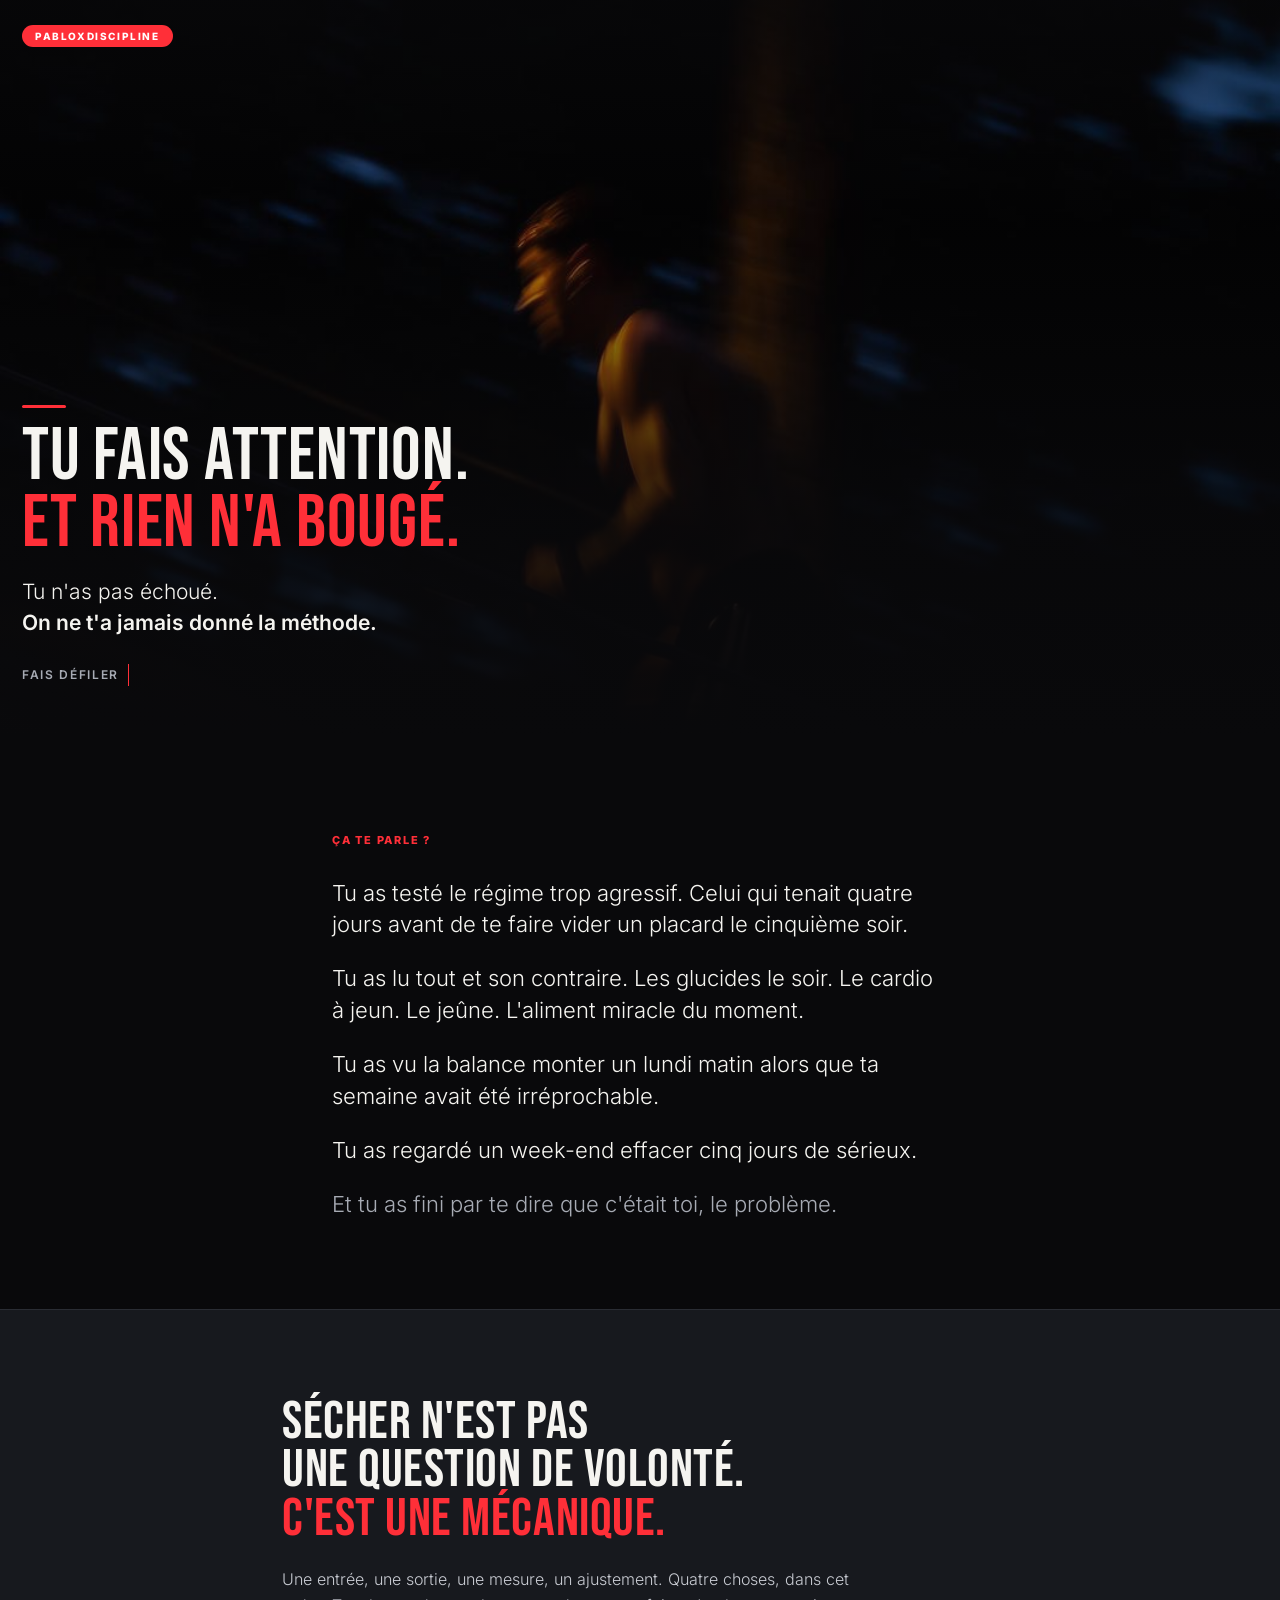
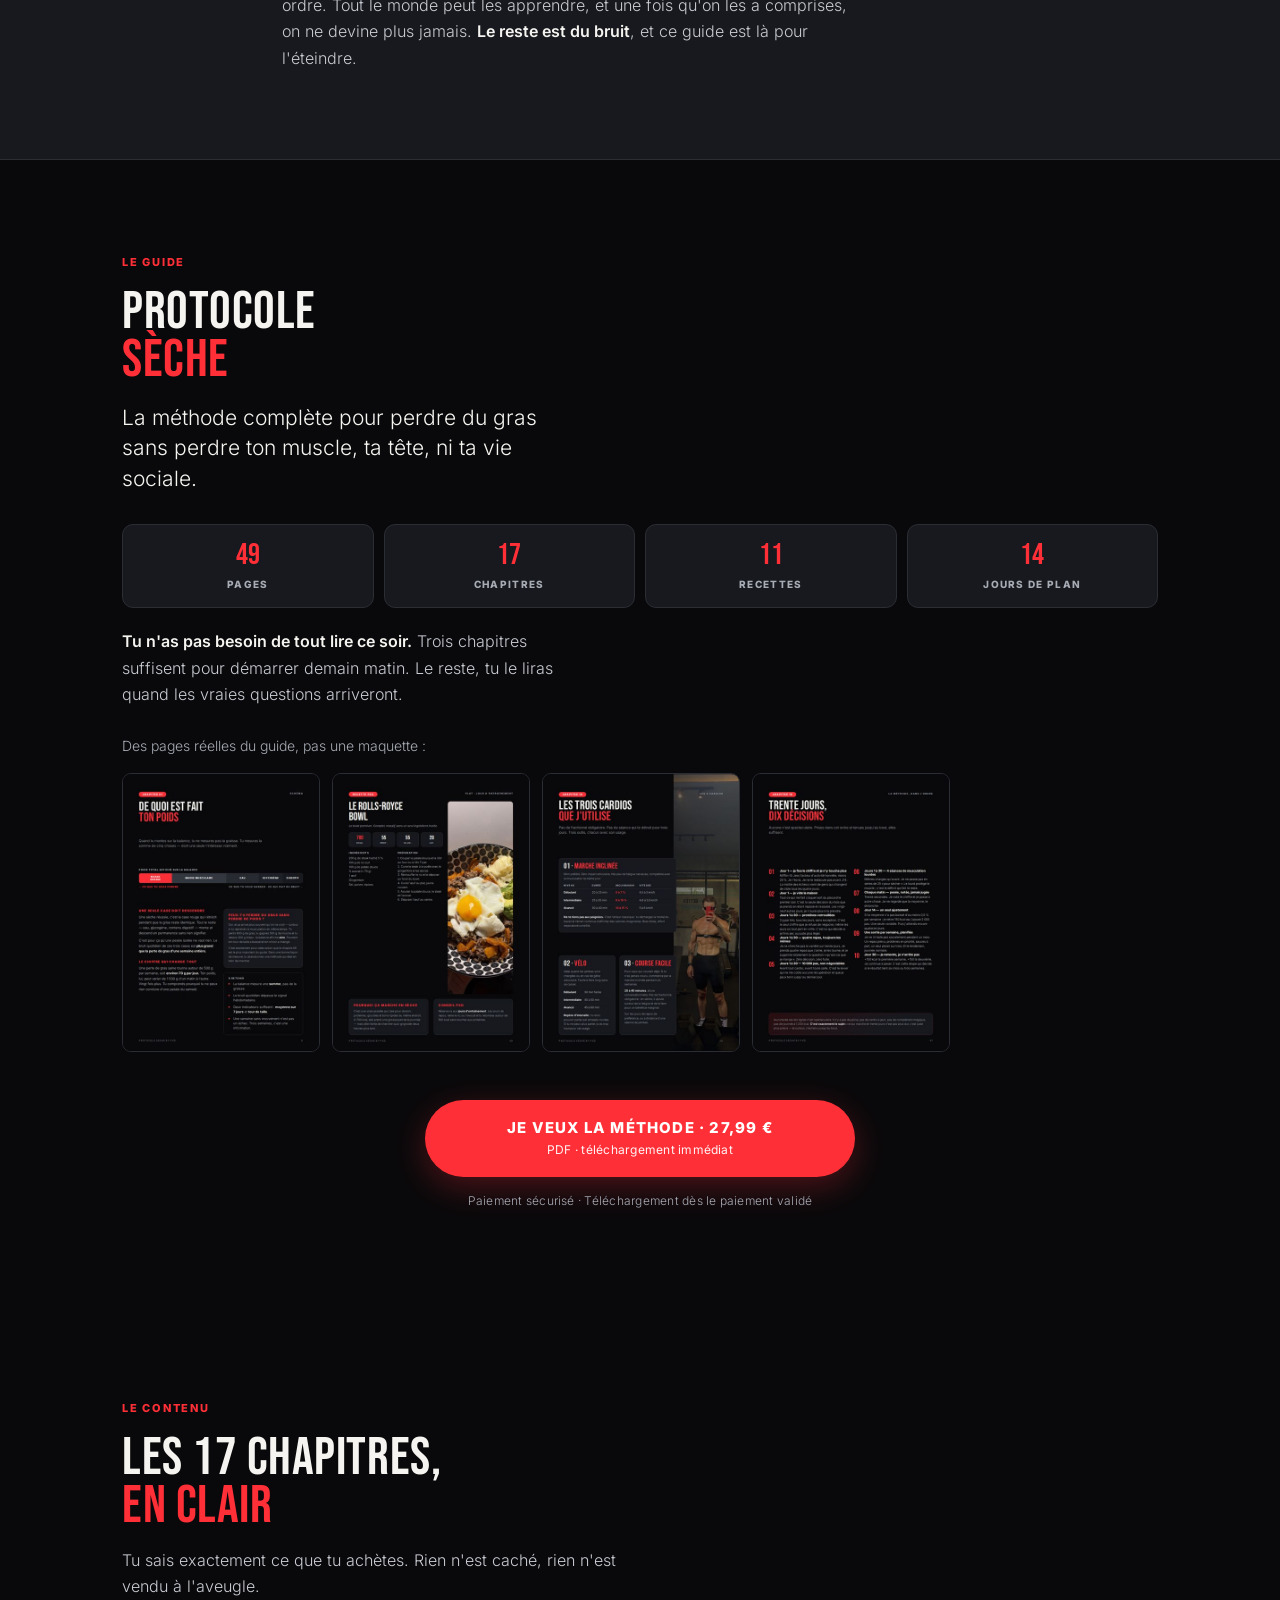
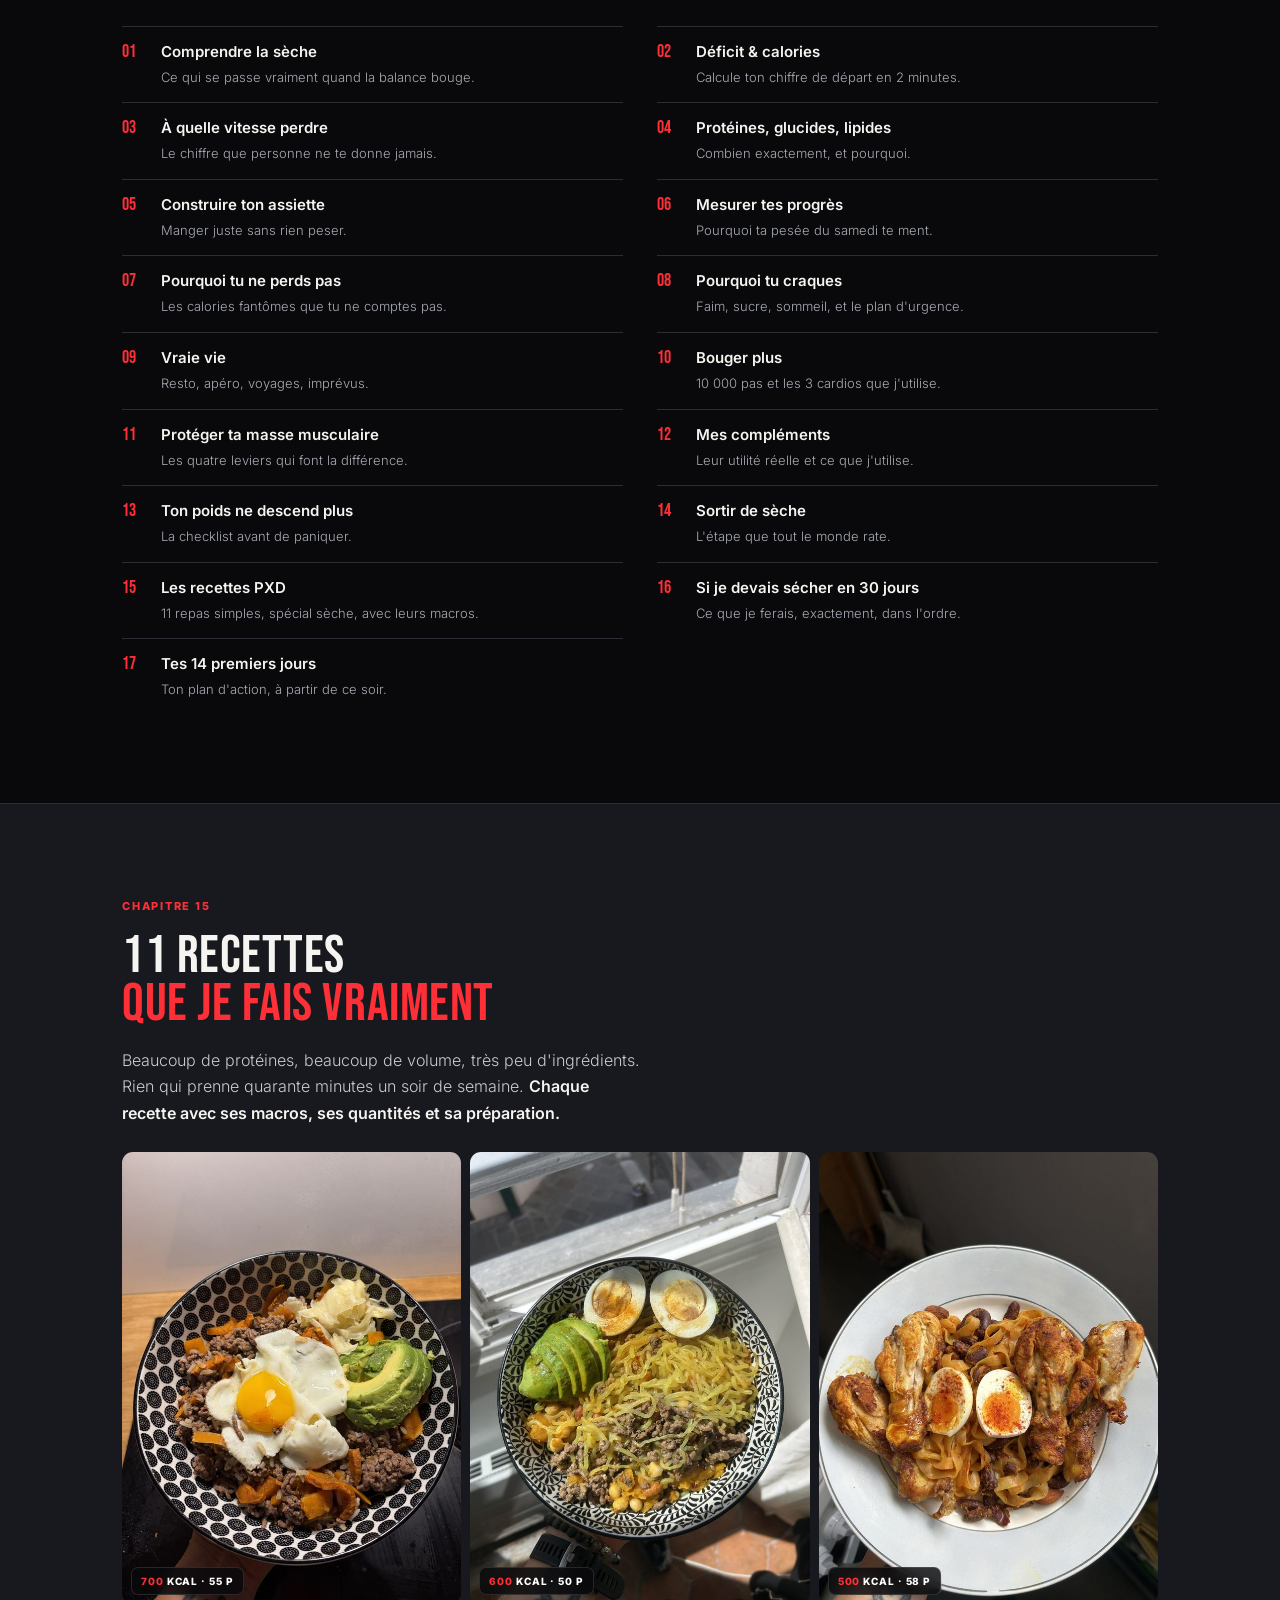
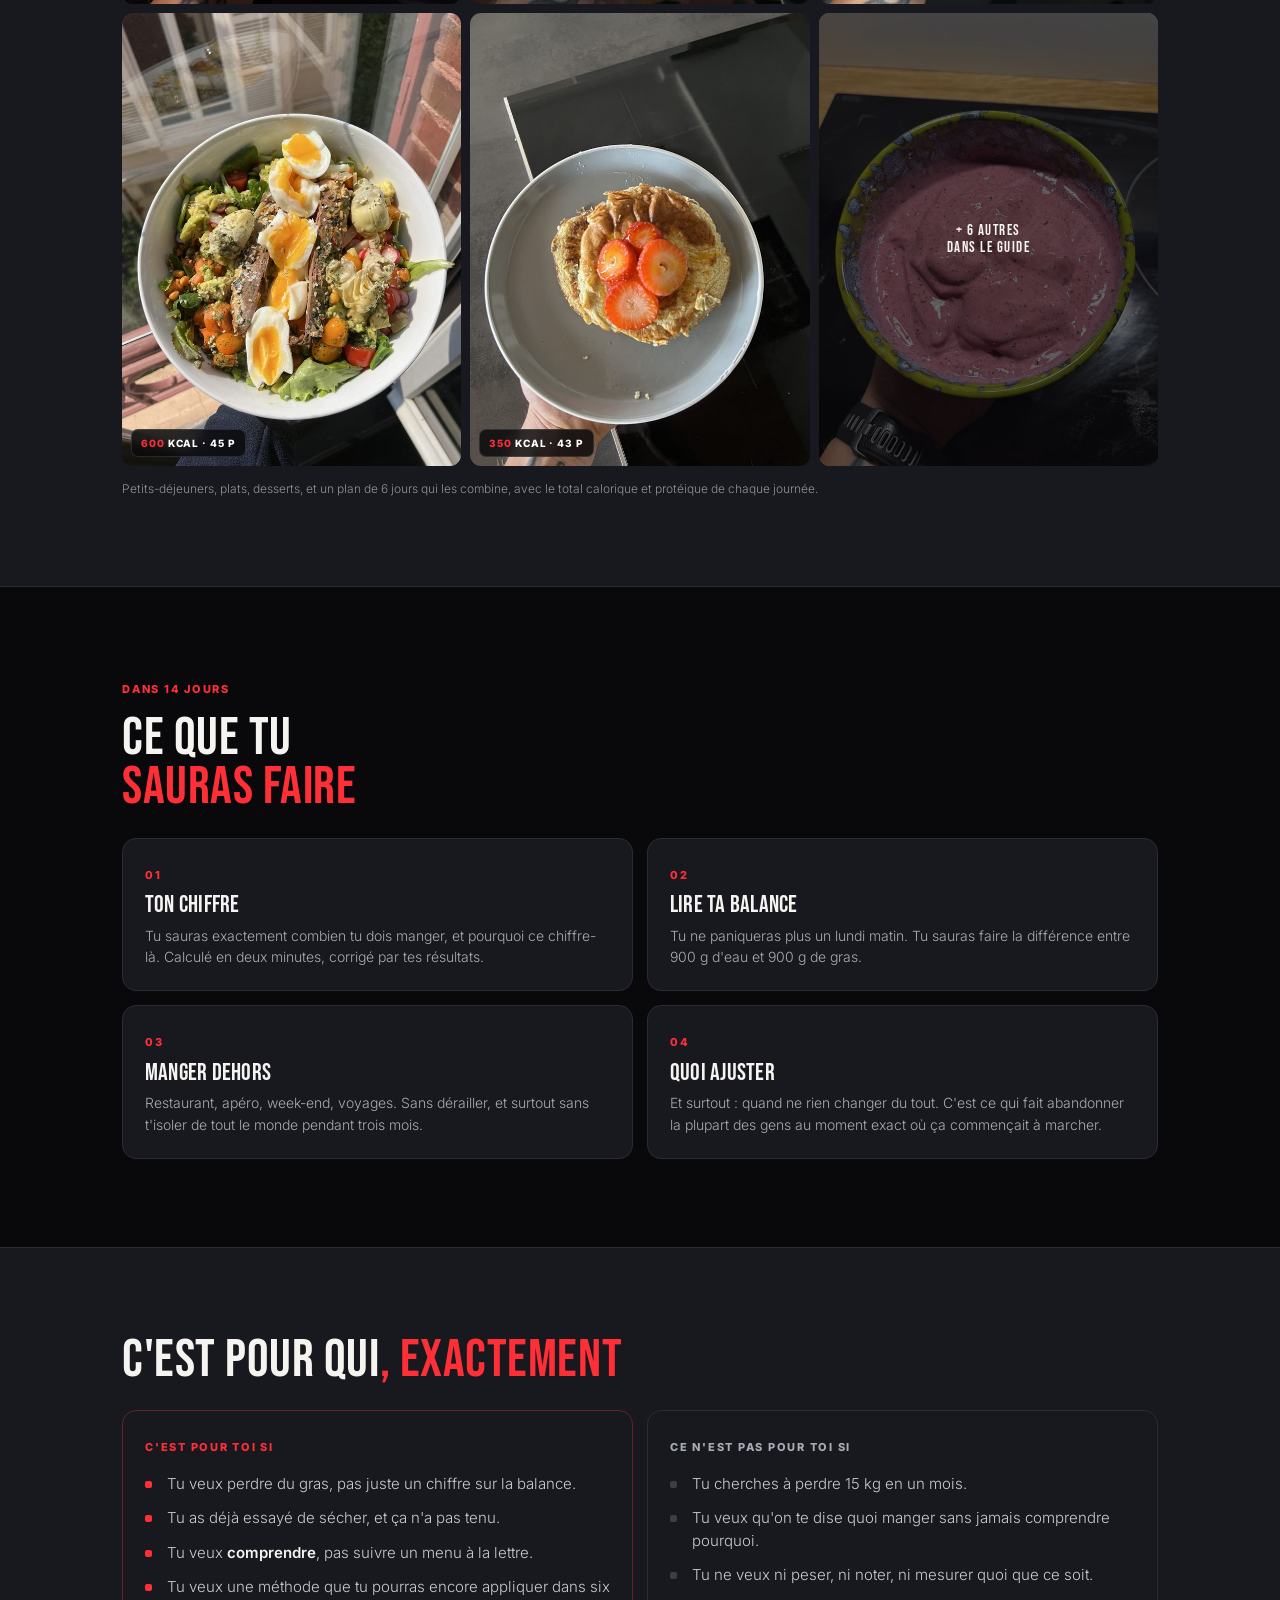
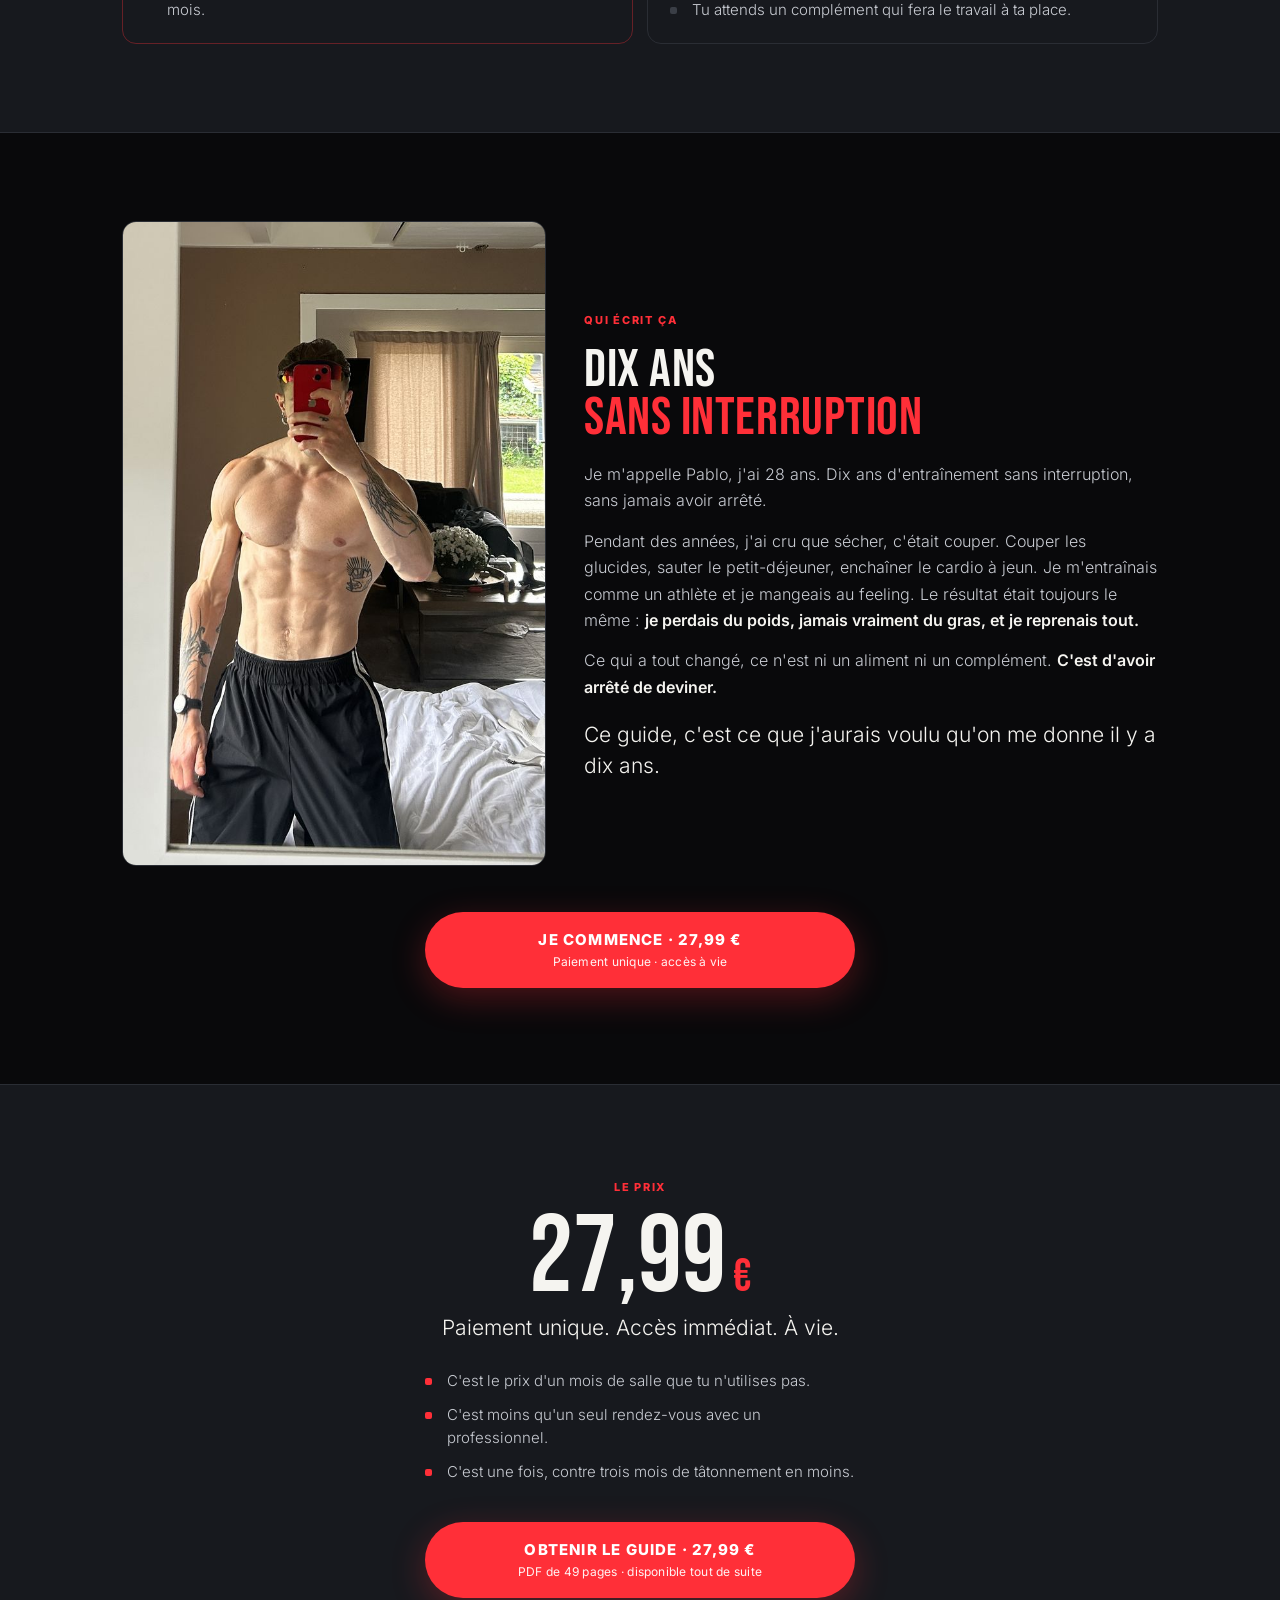
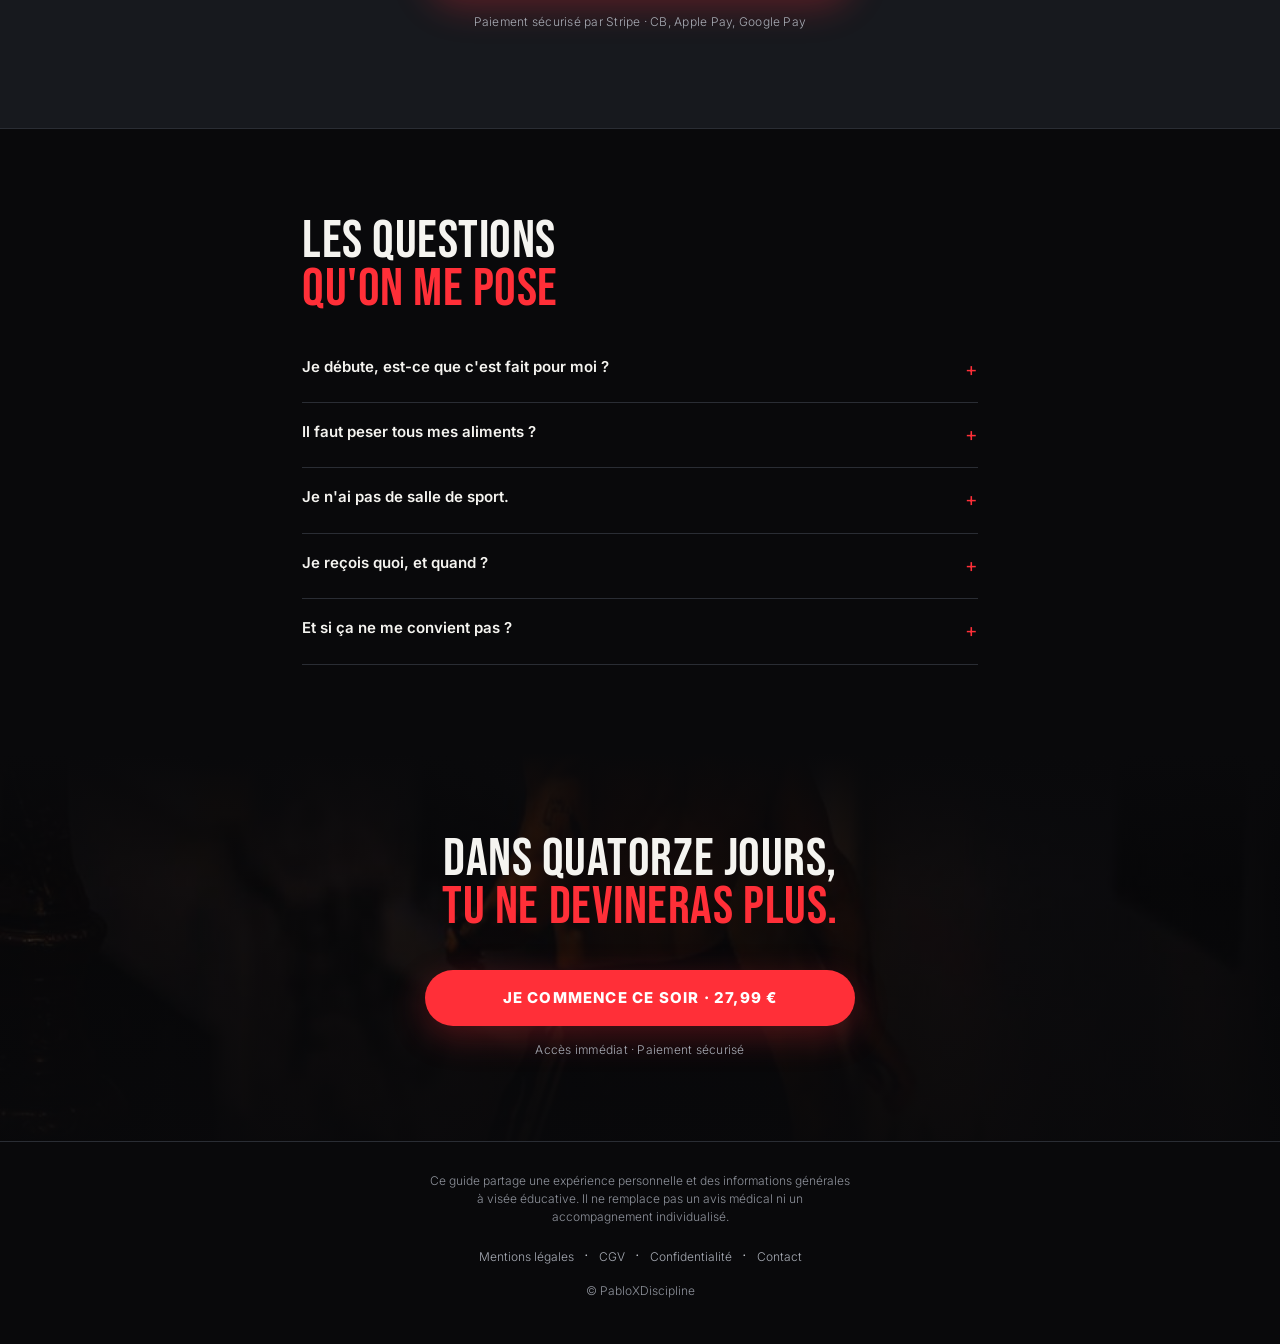
==== commit a6c5a0fe: "Add files via upload" ====
--- a/index.html
+++ b/index.html
@@ -45,12 +45,12 @@
 p{font-size:16px;line-height:1.65}.lede{font-size:clamp(17px,4.4vw,21px);line-height:1.45;color:var(--blanc);font-weight:300}.small{font-size:14px;line-height:1.55;color:var(--gris)}.tiny{font-size:12px;line-height:1.5;color:#8E929B}.kicker{font-size:11px;font-weight:800;letter-spacing:.16em;text-transform:uppercase;color:var(--rouge)}.kicker.g{color:var(--gris)}
 strong{font-weight:600;color:var(--blanc)}
 
-/* ---------- HERO ---------- */.hero{position:relative;min-height:100svh;display:flex;flex-direction:column;
-  justify-content:flex-end;padding:0;overflow:hidden}.hero img.bg{position:absolute;inset:0;width:100%;height:100%;object-fit:cover;object-position:60% 40%}.hero.veil{position:absolute;inset:0;background:
-  linear-gradient(to bottom,rgba(9,9,11,.72) 0%,rgba(9,9,11,.30) 30%,rgba(9,9,11,.86) 72%,#09090B 100%)}.hero.top{position:absolute;top:0;left:0;right:0;padding:22px var(--pad) 0;z-index:2}.hero.inner{position:relative;z-index:2;padding:0 var(--pad) 52px}.hero h1{margin-top:16px}.hero.scroll{margin-top:26px;font-size:12px;letter-spacing:.14em;text-transform:uppercase;
-  color:var(--gris);font-weight:600;display:flex;align-items:center;gap:9px}.hero.scroll:after{content:"";width:1px;height:22px;background:var(--rouge);display:block}
-
-/* ---------- MIROIR ---------- */.mirror p{font-size:clamp(17px,4.6vw,22px);line-height:1.45;color:var(--blanc);font-weight:300}.mirror p+p{margin-top:22px}.mirror.last{color:var(--gris)}
+/* ---------- HERO ---------- */.hero{position:relative;min-height:82vh;min-height:82dvh;display:flex;flex-direction:column;
+  justify-content:flex-end;padding:0;overflow:hidden}.hero img.bg{position:absolute;inset:0;width:100%;height:100%;object-fit:cover;object-position:60% 40%}.hero .veil{position:absolute;inset:0;background:
+  linear-gradient(to bottom,rgba(9,9,11,.72) 0%,rgba(9,9,11,.30) 30%,rgba(9,9,11,.86) 72%,#09090B 100%)}.hero .top{position:absolute;top:0;left:0;right:0;padding:22px var(--pad) 0;z-index:2}.hero .inner{position:relative;z-index:2;padding:0 var(--pad) 52px}.hero h1{margin-top:16px}.hero .scroll{margin-top:26px;font-size:12px;letter-spacing:.14em;text-transform:uppercase;
+  color:var(--gris);font-weight:600;display:flex;align-items:center;gap:9px}.hero .scroll:after{content:"";width:1px;height:22px;background:var(--rouge);display:block}
+
+/* ---------- MIROIR ---------- */.mirror p{font-size:clamp(17px,4.6vw,22px);line-height:1.45;color:var(--blanc);font-weight:300}.mirror p+p{margin-top:22px}.mirror .last{color:var(--gris)}
 
 /* ---------- TURN ---------- */.turn{background:var(--anthra);border-top:1px solid var(--line);border-bottom:1px solid var(--line)}
 
@@ -60,7 +60,7 @@
 }
 
 /* ---------- SPECS ---------- */.specs{display:grid;grid-template-columns:repeat(2,1fr);gap:10px}
-@media(min-width:560px){.specs{grid-template-columns:repeat(4,1fr)}}.spec{background:var(--anthra);border:1px solid var(--line);border-radius:11px;padding:15px 10px;text-align:center}.spec.v{font-family:'Bebas',sans-serif;font-size:30px;color:var(--rouge);line-height:1}.spec.l{font-size:10px;font-weight:800;letter-spacing:.13em;text-transform:uppercase;
+@media(min-width:560px){.specs{grid-template-columns:repeat(4,1fr)}}.spec{background:var(--anthra);border:1px solid var(--line);border-radius:11px;padding:15px 10px;text-align:center}.spec .v{font-family:'Bebas',sans-serif;font-size:30px;color:var(--rouge);line-height:1}.spec .l{font-size:10px;font-weight:800;letter-spacing:.13em;text-transform:uppercase;
   color:var(--gris);margin-top:6px}
 
 /* ---------- CAROUSEL PAGES ---------- */.rail{display:flex;gap:12px;overflow-x:auto;padding:4px 0 14px;
@@ -69,9 +69,9 @@
   padding-left:var(--pad);padding-right:var(--pad);scrollbar-width:none}.rail::-webkit-scrollbar{display:none}.rail>*{flex:0 0 auto;scroll-snap-align:center}.rail img{width:198px;border-radius:9px;border:1px solid var(--line)}
 
 /* ---------- RECETTES ---------- */.recgrid{display:grid;grid-template-columns:1fr 1fr;gap:9px}
-@media(min-width:760px){.recgrid{grid-template-columns:repeat(3,1fr)}}.rec{position:relative;border-radius:11px;overflow:hidden;aspect-ratio:3/4;background:#000}.rec img{width:100%;height:100%;object-fit:cover}.rec.tag{position:absolute;left:9px;bottom:9px;background:rgba(9,9,11,.82);
+@media(min-width:760px){.recgrid{grid-template-columns:repeat(3,1fr)}}.rec{position:relative;border-radius:11px;overflow:hidden;aspect-ratio:3/4;background:#000}.rec img{width:100%;height:100%;object-fit:cover}.rec .tag{position:absolute;left:9px;bottom:9px;background:rgba(9,9,11,.82);
   backdrop-filter:blur(6px);border:1px solid rgba(255,255,255,.12);border-radius:7px;
-  padding:5px 9px;font-size:10px;font-weight:800;letter-spacing:.09em;color:#fff}.rec.tag b{color:var(--rouge)}.rec.lock{position:absolute;inset:0;display:flex;align-items:center;justify-content:center;
+  padding:5px 9px;font-size:10px;font-weight:800;letter-spacing:.09em;color:#fff}.rec .tag b{color:var(--rouge)}.rec .lock{position:absolute;inset:0;display:flex;align-items:center;justify-content:center;
   background:rgba(9,9,11,.62);font-family:'Bebas',sans-serif;font-size:15px;letter-spacing:.1em;
   color:var(--blanc);text-align:center;padding:14px;line-height:1.1}
 
@@ -86,7 +86,7 @@
 /* ---------- CTA ---------- */.ctabox{text-align:center;padding:8px 0}.btn{display:block;width:100%;max-width:430px;margin:0 auto;background:var(--rouge);color:#fff;
   text-decoration:none;border-radius:100px;padding:19px 22px;font-weight:800;font-size:15px;
   letter-spacing:.08em;text-transform:uppercase;line-height:1.2;
-  box-shadow:0 10px 34px rgba(255,47,56,.28);transition:transform.12s ease}.btn:active{transform:scale(.985)}.btn.u{display:block;font-weight:400;font-size:12px;letter-spacing:.02em;
+  box-shadow:0 10px 34px rgba(255,47,56,.28);transition:transform.12s ease}.btn:active{transform:scale(.985)}.btn .u{display:block;font-weight:400;font-size:12px;letter-spacing:.02em;
   text-transform:none;margin-top:6px;opacity:.94}.rea{margin-top:14px;font-size:12px;color:var(--gris);letter-spacing:.02em}
 
 /* ---------- QUI ---------- */.who{display:grid;gap:24px}
@@ -98,8 +98,8 @@
   color:var(--blanc);font-size:15px;display:flex;justify-content:space-between;align-items:center}
 details.toc summary::-webkit-details-marker{display:none}
 details.toc summary:after{content:"+";color:var(--rouge);font-size:20px;font-weight:400}
-details.toc[open] summary:after{content:"–"}.tocbody{padding:0 20px 20px}.tocline{display:flex;gap:13px;padding:11px 0;border-top:1px solid #202329}.tocline.n{font-family:'Bebas',sans-serif;color:var(--rouge);font-size:16px;min-width:22px;line-height:1.3}.tocline.t b{display:block;color:var(--blanc);font-size:14px;font-weight:600}.tocline.t span{font-size:13px;color:var(--gris)}.toclist{display:grid;gap:0}
-@media(min-width:760px){.toclist{grid-template-columns:1fr 1fr;column-gap:34px}}.toclist.tocline{padding:13px 0;border-top:1px solid var(--line)}.toclist.tocline.n{font-size:18px;min-width:26px}.toclist.tocline.t b{font-size:15px}
+details.toc[open] summary:after{content:"–"}.tocbody{padding:0 20px 20px}.tocline{display:flex;gap:13px;padding:11px 0;border-top:1px solid #202329}.tocline .n{font-family:'Bebas',sans-serif;color:var(--rouge);font-size:16px;min-width:22px;line-height:1.3}.tocline .t b{display:block;color:var(--blanc);font-size:14px;font-weight:600}.tocline .t span{font-size:13px;color:var(--gris)}.toclist{display:grid;gap:0}
+@media(min-width:760px){.toclist{grid-template-columns:1fr 1fr;column-gap:34px}}.toclist .tocline{padding:13px 0;border-top:1px solid var(--line)}.toclist .tocline .n{font-size:18px;min-width:26px}.toclist .tocline .t b{font-size:15px}
 
 /* ---------- PRIX ---------- */.price{font-family:'Bebas',sans-serif;font-size:clamp(64px,17vw,110px);color:var(--blanc);line-height:.86}.price small{font-size:.42em;color:var(--rouge)}
 
@@ -110,17 +110,17 @@
 details.faq summary::-webkit-details-marker{display:none}
 details.faq summary:after{content:"+";color:var(--rouge);font-size:19px;font-weight:400;flex:0 0 auto}
 details.faq[open] summary:after{content:"–"}
-details.faq.a{padding:0 0 18px;font-size:14.5px;color:var(--gris2);line-height:1.6}
-
-/* ---------- FINAL ---------- */.final{position:relative;overflow:hidden;padding:0}.final img.bg{position:absolute;inset:0;width:100%;height:100%;object-fit:cover}.final.veil{position:absolute;inset:0;background:linear-gradient(to bottom,#09090B 0%,rgba(9,9,11,.72) 34%,rgba(9,9,11,.93) 100%)}.final.inner{position:relative;z-index:2;padding:82px var(--pad) 74px;text-align:center}
+details.faq .a{padding:0 0 18px;font-size:14.5px;color:var(--gris2);line-height:1.6}
+
+/* ---------- FINAL ---------- */.final{position:relative;overflow:hidden;padding:0}.final img.bg{position:absolute;inset:0;width:100%;height:100%;object-fit:cover}.final .veil{position:absolute;inset:0;background:linear-gradient(to bottom,#09090B 0%,rgba(9,9,11,.72) 34%,rgba(9,9,11,.93) 100%)}.final .inner{position:relative;z-index:2;padding:82px var(--pad) 74px;text-align:center}
 
 footer{border-top:1px solid var(--line);padding:30px 0 44px;text-align:center}
 footer a{color:var(--gris);text-decoration:none;font-size:12px}
 
 /* ---------- BARRE STICKY MOBILE ---------- */.sticky{position:fixed;left:0;right:0;bottom:0;z-index:60;padding:11px 14px calc(11px + env(safe-area-inset-bottom));
   background:rgba(9,9,11,.93);backdrop-filter:blur(14px);border-top:1px solid var(--line);
-  display:flex;align-items:center;gap:12px;transform:translateY(110%);transition:transform.28s ease}.sticky.on{transform:translateY(0)}.sticky.lab{flex:1;min-width:0}.sticky.lab b{display:block;color:var(--blanc);font-size:13px;font-weight:600;
-  white-space:nowrap;overflow:hidden;text-overflow:ellipsis}.sticky.lab span{font-size:11px;color:var(--gris)}.sticky a{background:var(--rouge);color:#fff;text-decoration:none;border-radius:100px;
+  display:flex;align-items:center;gap:12px;transform:translateY(110%);transition:transform.28s ease}.sticky.on{transform:translateY(0)}.sticky .lab{flex:1;min-width:0}.sticky .lab b{display:block;color:var(--blanc);font-size:13px;font-weight:600;
+  white-space:nowrap;overflow:hidden;text-overflow:ellipsis}.sticky .lab span{font-size:11px;color:var(--gris)}.sticky a{background:var(--rouge);color:#fff;text-decoration:none;border-radius:100px;
   padding:13px 20px;font-weight:800;font-size:13px;letter-spacing:.06em;text-transform:uppercase;flex:0 0 auto}
 @media(min-width:900px){.sticky{display:none}}
 @media(max-width:899px){body{padding-bottom:78px}}
@@ -194,8 +194,8 @@
     </div>
 
     <div class="ctabox" style="margin-top:26px">
-      <a class="btn" href="https://buy.stripe.com/eVqcN51mj3ZlcSJg5U3F61g" rel="noopener" data-buy>Je veux la méthode · 27,99 €<span class="u">PDF · accès immédiat par mail</span></a>
-      <div class="rea">Paiement sécurisé · Livraison en moins d'une minute</div>
+      <a class="btn" href="https://buy.stripe.com/eVqcN51mj3ZlcSJg5U3F61g" rel="noopener" data-buy>Je veux la méthode · 27,99 €<span class="u">PDF · téléchargement immédiat</span></a>
+      <div class="rea">Paiement sécurisé · Téléchargement dès le paiement validé</div>
     </div>
   </div>
 </section>
@@ -352,7 +352,7 @@
       </ul>
     </div>
     <div class="ctabox" style="margin-top:30px">
-      <a class="btn" href="https://buy.stripe.com/eVqcN51mj3ZlcSJg5U3F61g" rel="noopener" data-buy>Obtenir le guide · 27,99 €<span class="u">PDF de 49 pages, par mail, dans la minute</span></a>
+      <a class="btn" href="https://buy.stripe.com/eVqcN51mj3ZlcSJg5U3F61g" rel="noopener" data-buy>Obtenir le guide · 27,99 €<span class="u">PDF de 49 pages · disponible tout de suite</span></a>
       <div class="rea">Paiement sécurisé par Stripe · CB, Apple&nbsp;Pay, Google&nbsp;Pay</div>
     </div>
   </div>
@@ -374,8 +374,9 @@
         <div class="a">Le guide est à 80 % nutritionnel. La partie mouvement repose d'abord sur la marche
         quotidienne, qui ne demande aucun matériel. Les séances proposées s'adaptent au poids de corps.</div></details>
       <details class="faq"><summary>Je reçois quoi, et quand ?</summary>
-        <div class="a">Un PDF de 49 pages, envoyé par mail dans la minute qui suit ton paiement. Tu le gardes
-        à vie, sur tous tes appareils. Pas d'abonnement, pas de plateforme à rejoindre.</div></details>
+        <div class="a">Un PDF de 49 pages, <strong>téléchargeable immédiatement après ton
+        paiement</strong>, sur la page qui suit. Tu le gardes à vie, sur tous tes appareils.
+        Pas d'abonnement, pas de plateforme à rejoindre.</div></details>
       <details class="faq"><summary>Et si ça ne me convient pas ?</summary>
         <div class="a">C'est un produit numérique livré immédiatement : en validant ta commande, tu acceptes
         l'exécution immédiate et tu renonces de ce fait à ton droit de rétractation. C'est précisément pour ça
